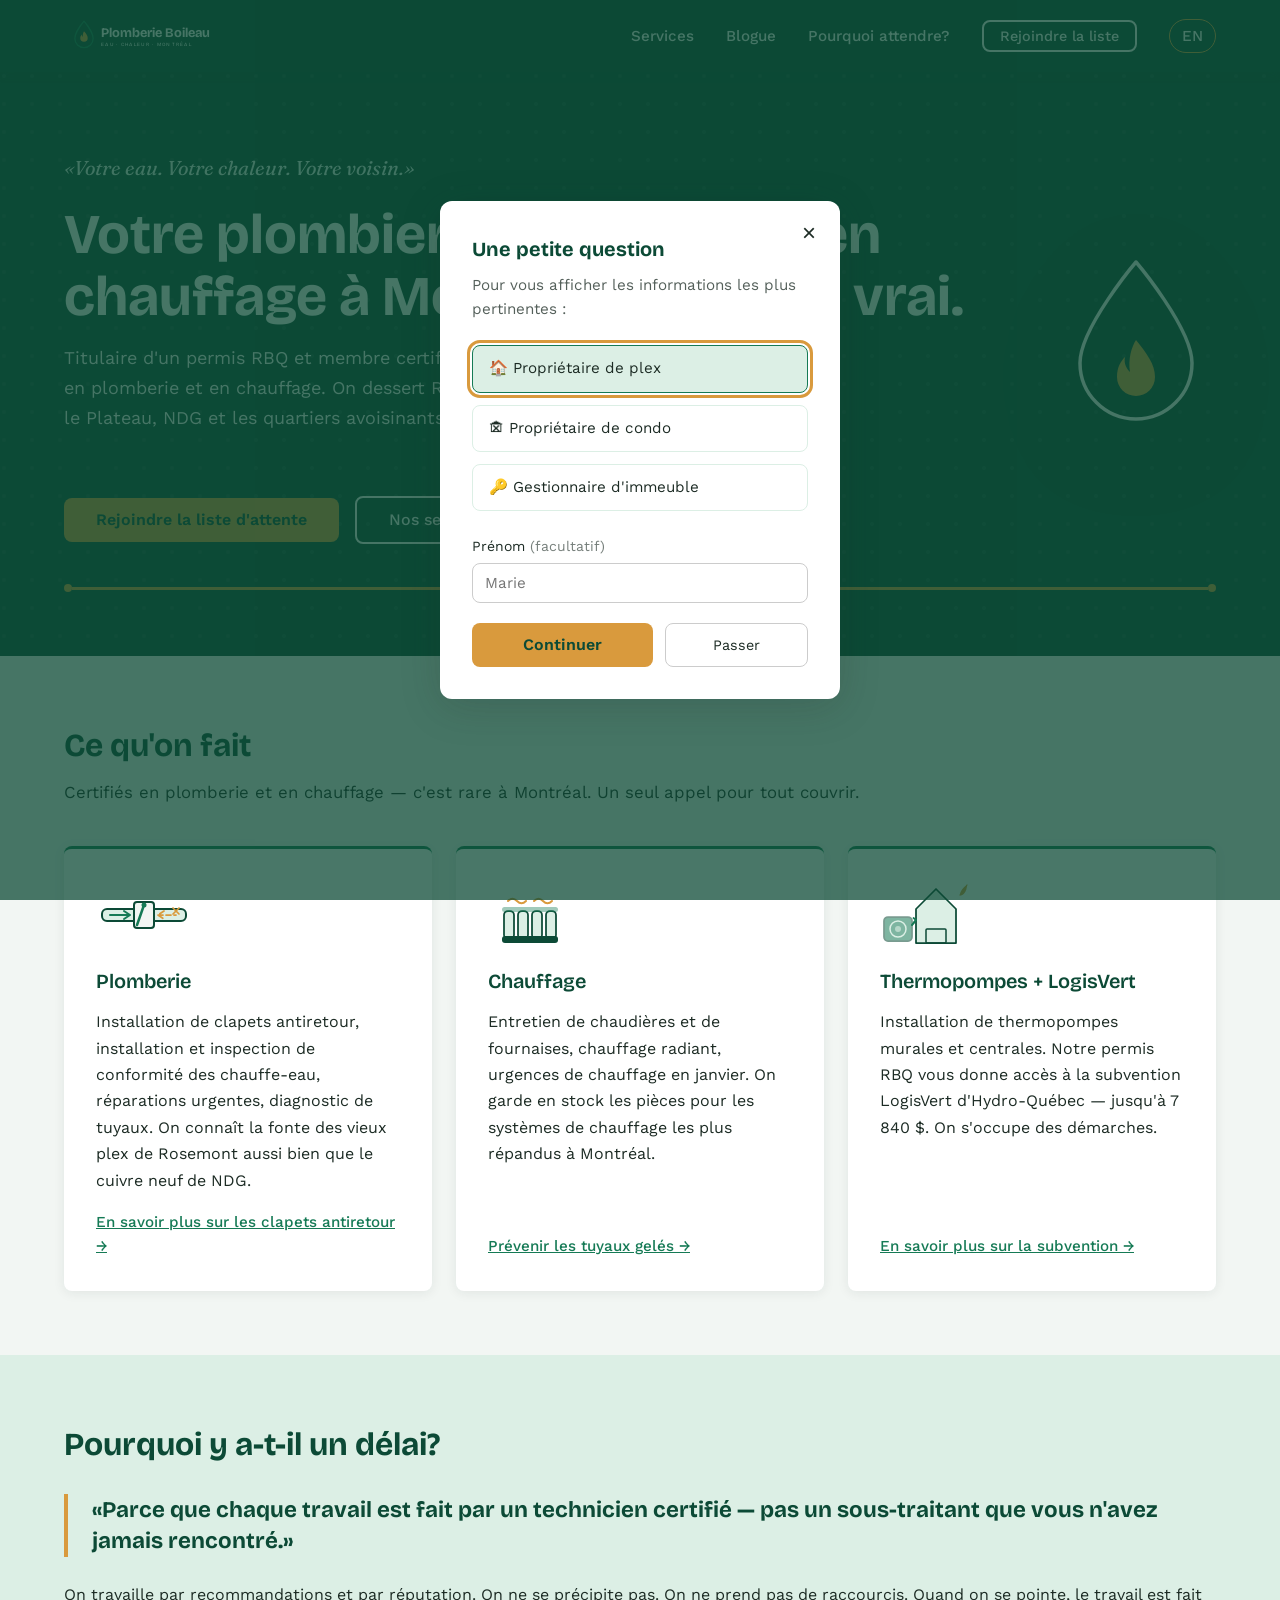
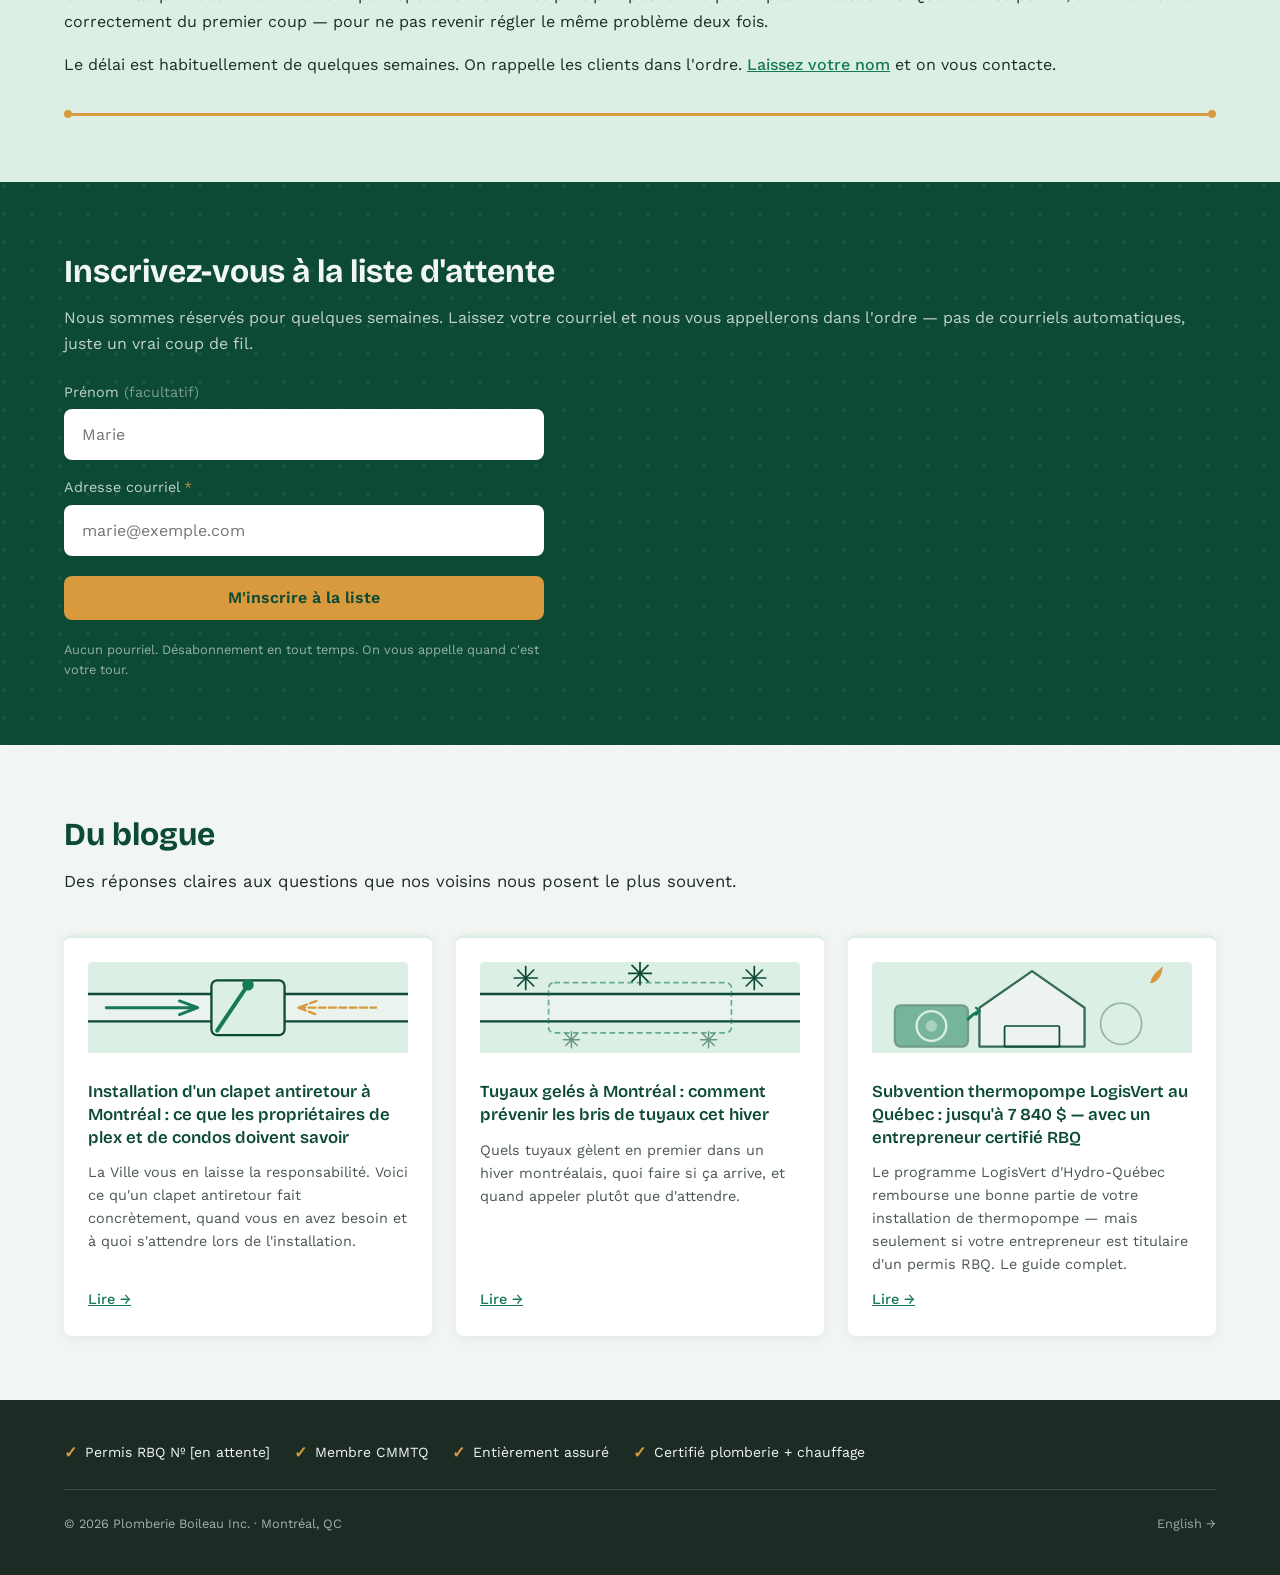
==== index.html @ dfce94a4 "thhdfg" ====
<!DOCTYPE html>
<html lang="fr">
<head>
  <meta charset="UTF-8">
  <meta name="viewport" content="width=device-width, initial-scale=1.0">
  <title>Plomberie Boileau | Plombier et spécialiste CVC à Montréal</title>
  <meta name="description" content="Plombier et spécialiste en chauffage à Montréal. Permis RBQ, membre CMMTQ. Clapets antiretour, chauffe-eau, thermopompes LogisVert — jusqu'à 7 840 $.">
  <link rel="canonical" href="https://plomberieboileau.ca/">

  <!-- Open Graph -->
  <meta property="og:title" content="Plomberie Boileau | Plombier et spécialiste CVC à Montréal">
  <meta property="og:description" content="Plombier et spécialiste en chauffage certifié à Montréal. Clapets antiretour, chauffe-eau, thermopompes avec subventions LogisVert jusqu'à 7 840 $.">
  <meta property="og:locale" content="fr_CA">
  <meta property="og:type" content="website">
  <meta property="og:url" content="https://plomberieboileau.ca/">

  <!-- hreflang -->
  <link rel="alternate" hreflang="fr" href="https://plomberieboileau.ca/">
  <link rel="alternate" hreflang="en" href="https://plomberieboileau.ca/en/">

  <!-- Fonts -->
  <link rel="preconnect" href="https://fonts.googleapis.com">
  <link rel="preconnect" href="https://fonts.gstatic.com" crossorigin>

  <link rel="stylesheet" href="css/main.css">

  <!-- JSON-LD LocalBusiness -->
  <script type="application/ld+json">
  {
    "@context": "https://schema.org",
    "@type": "Plumber",
    "name": "Plomberie Boileau Inc.",
    "description": "Plombier et spécialiste en chauffage et climatisation à Montréal, titulaire d'un permis RBQ et membre de la CMMTQ. Nous desservons les propriétaires de plex, de condos et les gestionnaires d'immeuble à Montréal.",
    "url": "https://plomberieboileau.ca",
    "telephone": "[placeholder]",
    "email": "[placeholder]",
    "address": {
      "@type": "PostalAddress",
      "addressLocality": "Montréal",
      "addressRegion": "QC",
      "addressCountry": "CA"
    },
    "areaServed": {"@type": "City", "name": "Montréal"},
    "hasCredential": ["Permis RBQ [en attente]", "Membre CMMTQ"],
    "knowsAbout": ["Plumbing", "HVAC", "Heat Pumps", "Backwater Valves", "Water Heaters", "LogisVert Rebates"]
  }
  </script>
</head>
<body>

<!-- ============================================================
     NAVIGATION
     ============================================================ -->
<nav class="site-nav" role="navigation" aria-label="Navigation principale">
  <div class="nav-inner container">

    <a href="/" class="nav-logo" aria-label="Plomberie Boileau — accueil">
      <svg xmlns="http://www.w3.org/2000/svg" viewBox="0 0 640 140" height="40" role="img" aria-labelledby="nav-logo-title">
        <title id="nav-logo-title">Plomberie Boileau — logo horizontal</title>
        <style>
          @import url('https://fonts.googleapis.com/css2?family=Bricolage+Grotesque:wght@500;600;700&amp;display=swap');
          .wm { font-family:'Bricolage Grotesque','Avenir Next','Helvetica Neue',Arial,sans-serif; }
        </style>
        <g>
          <path d="M70 18 C70 18 38 55 38 79 a32 32 0 0 0 64 0 C102 55 70 18 70 18 Z"
                fill="none" stroke="#157A55" stroke-width="4.5" stroke-linejoin="round"/>
          <path class="logo-flame" d="M70 53 c8 9 13 15 13 24 a13 13 0 0 1 -26 0 c0 -6 3 -9 6 -12 c-1 4 1 7 3 8 c-1.5 -7 1 -14 4 -20 Z"
                fill="#D99A3D"/>
        </g>
        <text x="128" y="72" class="wm" font-weight="700" font-size="46" fill="#F2F6F3">Plomberie Boileau</text>
        <text x="130" y="104" class="wm" font-weight="500" font-size="17" letter-spacing="4.5" fill="#DCEFE5">EAU · CHALEUR · MONTRÉAL</text>
      </svg>
    </a>

    <button class="hamburger" aria-label="Ouvrir le menu" aria-expanded="false">
      <span></span><span></span><span></span>
    </button>

    <ul class="nav-links" role="list">
      <li><a href="#services">Services</a></li>
      <li><a href="/blogue/">Blogue</a></li>
      <li><a href="#why-wait">Pourquoi attendre?</a></li>
      <li><a href="#waitlist" class="btn-outline" style="padding:0.4rem 1rem;font-size:0.9rem;">Rejoindre la liste</a></li>
      <li><a href="/en/" id="lang-en" class="lang-toggle" aria-label="Switch to English">EN</a></li>
    </ul>

  </div>
</nav>

<!-- ============================================================
     HERO
     ============================================================ -->
<section id="hero" aria-labelledby="hero-headline">
  <div class="container">
    <div class="hero-layout">
      <div class="hero-content">
        <p class="hero-tagline">«Votre eau. Votre chaleur. Votre voisin.»</p>
        <h1 class="hero-headline" id="hero-headline">Votre plombier et spécialiste en chauffage à Montréal. Pour de vrai.</h1>
        <p class="hero-sub">Titulaire d'un permis RBQ et membre certifié de la CMMTQ en plomberie et en chauffage. On dessert Rosemont, Villeray, le Plateau, NDG et les quartiers avoisinants.</p>
        <div id="personalized-greeting" aria-live="polite" style="opacity:0;"></div>
        <div class="hero-cta-group">
          <a href="#waitlist" class="btn-primary">Rejoindre la liste d'attente</a>
          <a href="#services" class="btn-outline">Nos services</a>
        </div>
      </div>

      <div class="hero-visual" aria-hidden="true">
        <svg class="hero-drop-flame" viewBox="0 0 160 200" xmlns="http://www.w3.org/2000/svg">
          <defs>
            <clipPath id="hero-drop-clip-fr">
              <path d="M80 14 C80 14 24 80 24 115 a56 56 0 0 0 112 0 C136 80 80 14 80 14 Z"/>
            </clipPath>
          </defs>
          <path class="hdm-flame"
                d="M80 92 c11 14 19 24 19 37 a19 19 0 0 1-38 0 c0-10 4-16 8-20 c-1.5 7 2 12 5 15 c-2-13 1.5-25 6-32 Z"
                fill="#D99A3D" clip-path="url(#hero-drop-clip-fr)"/>
          <path class="hdm-outline"
                d="M80 14 C80 14 24 80 24 115 a56 56 0 0 0 112 0 C136 80 80 14 80 14 Z"
                fill="none" stroke="#F2F6F3" stroke-width="3.5"
                stroke-linecap="round" stroke-linejoin="round"/>
        </svg>
      </div>
    </div>

    <div class="pipe-rule reveal" style="margin-top:2.5rem;" aria-hidden="true">
      <div class="pipe-rule-bar"></div>
    </div>
  </div>
</section>

<!-- ============================================================
     SERVICES
     ============================================================ -->
<section id="services" aria-labelledby="services-title">
  <div class="container">
    <h2 class="section-title reveal" id="services-title">Ce qu'on fait</h2>
    <p class="section-lead reveal">Certifiés en plomberie et en chauffage — c'est rare à Montréal. Un seul appel pour tout couvrir.</p>

    <div class="services-grid">

      <article class="service-card reveal" data-service="plumbing">
        <div class="svc-illo" aria-hidden="true">
  <svg viewBox="0 0 96 68" fill="none" xmlns="http://www.w3.org/2000/svg">
    <rect x="6" y="28" width="84" height="12" rx="5" fill="#DCEFE5" stroke="#0C4A36" stroke-width="2"/>
    <rect x="38" y="21" width="20" height="26" rx="3" fill="#F2F6F3" stroke="#0C4A36" stroke-width="2"/>
    <line x1="48" y1="24" x2="41" y2="44" stroke="#157A55" stroke-width="2.5" stroke-linecap="round"/>
    <circle cx="48" cy="24" r="2.5" fill="#157A55"/>
    <path d="M14 34 L34 34 M28 30 L34 34 L28 38" stroke="#157A55" stroke-width="2" stroke-linecap="round" stroke-linejoin="round" fill="none"/>
    <path d="M62 34 L80 34 M68 30 L62 34 L68 38" stroke="#D99A3D" stroke-width="1.75" stroke-dasharray="5 3" stroke-linecap="round" stroke-linejoin="round" fill="none"/>
    <line x1="77" y1="27" x2="83" y2="33" stroke="#D99A3D" stroke-width="1.75" stroke-linecap="round"/>
    <line x1="83" y1="27" x2="77" y2="33" stroke="#D99A3D" stroke-width="1.75" stroke-linecap="round"/>
  </svg>
</div>
        <h3>Plomberie</h3>
        <p>Installation de clapets antiretour, installation et inspection de conformité des chauffe-eau, réparations urgentes, diagnostic de tuyaux. On connaît la fonte des vieux plex de Rosemont aussi bien que le cuivre neuf de NDG.</p>
        <a href="/blogue/clapet-antiretour-refoulement-egout-montreal.html" class="card-link">En savoir plus sur les clapets antiretour &#8594;</a>
      </article>

      <article class="service-card reveal" data-service="heating">
        <div class="svc-illo" aria-hidden="true">
  <svg viewBox="0 0 96 68" fill="none" xmlns="http://www.w3.org/2000/svg">
    <rect x="16" y="30" width="10" height="28" rx="4" fill="#DCEFE5" stroke="#0C4A36" stroke-width="1.75"/>
    <rect x="30" y="30" width="10" height="28" rx="4" fill="#DCEFE5" stroke="#0C4A36" stroke-width="1.75"/>
    <rect x="44" y="30" width="10" height="28" rx="4" fill="#DCEFE5" stroke="#0C4A36" stroke-width="1.75"/>
    <rect x="58" y="30" width="10" height="28" rx="4" fill="#DCEFE5" stroke="#0C4A36" stroke-width="1.75"/>
    <rect x="14" y="55" width="56" height="7" rx="3" fill="#0C4A36"/>
    <rect x="14" y="26" width="56" height="5" rx="2.5" fill="#157A55" opacity="0.4"/>
    <path d="M20 20 C23 17 26 17 29 20 C32 23 35 23 38 20" stroke="#D99A3D" stroke-width="2" stroke-linecap="round" fill="none"/>
    <path d="M46 20 C49 17 52 17 55 20 C58 23 61 23 64 20" stroke="#D99A3D" stroke-width="2" stroke-linecap="round" fill="none"/>
  </svg>
</div>
        <h3>Chauffage</h3>
        <p>Entretien de chaudières et de fournaises, chauffage radiant, urgences de chauffage en janvier. On garde en stock les pièces pour les systèmes de chauffage les plus répandus à Montréal.</p>
        <a href="/blogue/tuyaux-geles-hiver-montreal.html" class="card-link">Prévenir les tuyaux gelés &#8594;</a>
      </article>

      <article class="service-card reveal" data-service="heatpump">
        <div class="svc-illo" aria-hidden="true">
  <svg viewBox="0 0 96 68" fill="none" xmlns="http://www.w3.org/2000/svg">
    <polygon points="56,8 76,28 76,62 36,62 36,28" fill="#DCEFE5" stroke="#0C4A36" stroke-width="1.75" stroke-linejoin="round"/>
    <rect x="46" y="48" width="20" height="14" rx="1" fill="none" stroke="#0C4A36" stroke-width="1.5"/>
    <rect x="4" y="36" width="28" height="24" rx="4" fill="#157A55" opacity="0.55" stroke="#0C4A36" stroke-width="1.75"/>
    <circle cx="18" cy="48" r="8" stroke="#DCEFE5" stroke-width="1.5" fill="none"/>
    <circle cx="18" cy="48" r="3" fill="#DCEFE5" opacity="0.6"/>
    <path d="M32 44 C34 42 35 40 36 39" stroke="#157A55" stroke-width="2" stroke-linecap="round" fill="none"/>
    <path d="M33.5 37 L36 39 L34 41.5" stroke="#157A55" stroke-width="1.75" stroke-linecap="round" stroke-linejoin="round" fill="none"/>
    <path d="M80 14 C80 8 87 4 87 4 C87 12 81 16 80 14 Z" fill="#D99A3D"/>
    <line x1="80" y1="14" x2="87" y2="4" stroke="#D99A3D" stroke-width="1.25" stroke-linecap="round"/>
  </svg>
</div>
        <h3>Thermopompes + LogisVert</h3>
        <p>Installation de thermopompes murales et centrales. Notre permis RBQ vous donne accès à la subvention LogisVert d'Hydro-Québec — jusqu'à 7 840 $. On s'occupe des démarches.</p>
        <a href="/blogue/rabais-thermopompe-logisvert-quebec.html" class="card-link">En savoir plus sur la subvention &#8594;</a>
      </article>

    </div>
  </div>
</section>

<!-- ============================================================
     WHY WAIT
     ============================================================ -->
<section id="why-wait" aria-labelledby="wait-title">
  <div class="container">
    <h2 class="section-title reveal" id="wait-title">Pourquoi y a-t-il un délai?</h2>

    <blockquote class="reveal">
      <p>«Parce que chaque travail est fait par un technicien certifié — pas un sous-traitant que vous n'avez jamais rencontré.»</p>
    </blockquote>

    <p class="reveal">On travaille par recommandations et par réputation. On ne se précipite pas. On ne prend pas de raccourcis. Quand on se pointe, le travail est fait correctement du premier coup — pour ne pas revenir régler le même problème deux fois.</p>
    <p class="reveal" style="margin-top:1rem;">Le délai est habituellement de quelques semaines. On rappelle les clients dans l'ordre. <a href="#waitlist" style="color:var(--spruce);font-weight:500;">Laissez votre nom</a> et on vous contacte.</p>
    <div class="pipe-rule reveal" style="margin-top:2rem;" aria-hidden="true">
      <div class="pipe-rule-bar"></div>
    </div>
  </div>
</section>

<!-- ============================================================
     WAITLIST
     ============================================================ -->
<section id="waitlist" aria-labelledby="waitlist-title">
  <div class="container">
    <h2 class="reveal" id="waitlist-title" style="font-family:var(--font-display);font-weight:700;font-size:clamp(1.5rem,3vw,2rem);margin-bottom:0.5rem;color:var(--ice);">Inscrivez-vous à la liste d'attente</h2>
    <p class="reveal" style="opacity:0.8;margin-bottom:1.5rem;">Nous sommes réservés pour quelques semaines. Laissez votre courriel et nous vous appellerons dans l'ordre — pas de courriels automatiques, juste un vrai coup de fil.</p>

    <form id="waitlist-form" class="waitlist-form reveal" novalidate>
      <div>
        <label for="wl-name" style="display:block;margin-bottom:0.35rem;font-size:0.9rem;opacity:0.8;">Prénom <span style="opacity:0.6;">(facultatif)</span></label>
        <input type="text" id="wl-name" name="name" placeholder="Marie" autocomplete="given-name">
      </div>
      <div>
        <label for="wl-email" style="display:block;margin-bottom:0.35rem;font-size:0.9rem;opacity:0.8;">Adresse courriel <span aria-hidden="true" style="color:var(--brass);">*</span></label>
        <input type="email" id="wl-email" name="email" placeholder="marie@exemple.com" required autocomplete="email">
      </div>
      <button type="submit" class="btn-primary" style="width:100%;margin-top:0.25rem;">M'inscrire à la liste</button>
      <p style="font-size:0.8rem;opacity:0.6;margin-top:0.25rem;">Aucun pourriel. Désabonnement en tout temps. On vous appelle quand c'est votre tour.</p>
    </form>
  </div>
</section>

<!-- ============================================================
     BLOG
     ============================================================ -->
<section id="blog" aria-labelledby="blog-title">
  <div class="container">
    <h2 class="section-title reveal" id="blog-title">Du blogue</h2>
    <p class="section-lead reveal">Des réponses claires aux questions que nos voisins nous posent le plus souvent.</p>

    <div class="blog-grid">

      <article class="blog-card reveal">
        <div class="blog-card-illo" aria-hidden="true">
  <svg viewBox="0 0 280 80" fill="none" xmlns="http://www.w3.org/2000/svg">
    <rect x="0" y="28" width="280" height="24" fill="#F2F6F3" opacity="0.7"/>
    <line x1="0" y1="28" x2="280" y2="28" stroke="#0C4A36" stroke-width="2"/>
    <line x1="0" y1="52" x2="280" y2="52" stroke="#0C4A36" stroke-width="2"/>
    <rect x="108" y="16" width="64" height="48" rx="5" fill="#DCEFE5" stroke="#0C4A36" stroke-width="2"/>
    <line x1="140" y1="20" x2="113" y2="60" stroke="#157A55" stroke-width="3.5" stroke-linecap="round"/>
    <circle cx="140" cy="20" r="5" fill="#157A55"/>
    <path d="M16 40 L96 40 M80 34 L96 40 L80 46" stroke="#157A55" stroke-width="2.5" stroke-linecap="round" stroke-linejoin="round" fill="none"/>
    <path d="M184 40 L252 40 M200 34 L184 40 L200 46" stroke="#D99A3D" stroke-width="2" stroke-dasharray="6 3" stroke-linecap="round" stroke-linejoin="round" fill="none"/>
  </svg>
</div>
        <h3><a href="/blogue/clapet-antiretour-refoulement-egout-montreal.html">Installation d'un clapet antiretour à Montréal : ce que les propriétaires de plex et de condos doivent savoir</a></h3>
        <p>La Ville vous en laisse la responsabilité. Voici ce qu'un clapet antiretour fait concrètement, quand vous en avez besoin et à quoi s'attendre lors de l'installation.</p>
        <a href="/blogue/clapet-antiretour-refoulement-egout-montreal.html" style="color:var(--spruce);font-weight:500;font-size:0.9rem;">Lire &#8594;</a>
      </article>

      <article class="blog-card reveal">
        <div class="blog-card-illo" aria-hidden="true">
  <svg viewBox="0 0 280 80" fill="none" xmlns="http://www.w3.org/2000/svg">
    <rect x="0" y="28" width="280" height="24" fill="#F2F6F3" opacity="0.7"/>
    <line x1="0" y1="28" x2="280" y2="28" stroke="#0C4A36" stroke-width="2"/>
    <line x1="0" y1="52" x2="280" y2="52" stroke="#0C4A36" stroke-width="2"/>
    <rect x="60" y="18" width="160" height="44" rx="5" fill="none" stroke="#157A55" stroke-width="1.5" stroke-dasharray="5 3" opacity="0.6"/>
    <g transform="translate(40,14)">
      <line x1="-10" y1="0" x2="10" y2="0" stroke="#0C4A36" stroke-width="1.5" stroke-linecap="round"/>
      <line x1="0" y1="-10" x2="0" y2="10" stroke="#0C4A36" stroke-width="1.5" stroke-linecap="round"/>
      <line x1="-7" y1="-7" x2="7" y2="7" stroke="#0C4A36" stroke-width="1.5" stroke-linecap="round"/>
      <line x1="7" y1="-7" x2="-7" y2="7" stroke="#0C4A36" stroke-width="1.5" stroke-linecap="round"/>
    </g>
    <g transform="translate(140,10)">
      <line x1="-10" y1="0" x2="10" y2="0" stroke="#0C4A36" stroke-width="1.5" stroke-linecap="round"/>
      <line x1="0" y1="-10" x2="0" y2="10" stroke="#0C4A36" stroke-width="1.5" stroke-linecap="round"/>
      <line x1="-7" y1="-7" x2="7" y2="7" stroke="#0C4A36" stroke-width="1.5" stroke-linecap="round"/>
      <line x1="7" y1="-7" x2="-7" y2="7" stroke="#0C4A36" stroke-width="1.5" stroke-linecap="round"/>
    </g>
    <g transform="translate(240,14)">
      <line x1="-10" y1="0" x2="10" y2="0" stroke="#0C4A36" stroke-width="1.5" stroke-linecap="round"/>
      <line x1="0" y1="-10" x2="0" y2="10" stroke="#0C4A36" stroke-width="1.5" stroke-linecap="round"/>
      <line x1="-7" y1="-7" x2="7" y2="7" stroke="#0C4A36" stroke-width="1.5" stroke-linecap="round"/>
      <line x1="7" y1="-7" x2="-7" y2="7" stroke="#0C4A36" stroke-width="1.5" stroke-linecap="round"/>
    </g>
    <g transform="translate(80,68)" opacity="0.55">
      <line x1="-7" y1="0" x2="7" y2="0" stroke="#0C4A36" stroke-width="1.25" stroke-linecap="round"/>
      <line x1="0" y1="-7" x2="0" y2="7" stroke="#0C4A36" stroke-width="1.25" stroke-linecap="round"/>
      <line x1="-5" y1="-5" x2="5" y2="5" stroke="#0C4A36" stroke-width="1.25" stroke-linecap="round"/>
      <line x1="5" y1="-5" x2="-5" y2="5" stroke="#0C4A36" stroke-width="1.25" stroke-linecap="round"/>
    </g>
    <g transform="translate(200,68)" opacity="0.55">
      <line x1="-7" y1="0" x2="7" y2="0" stroke="#0C4A36" stroke-width="1.25" stroke-linecap="round"/>
      <line x1="0" y1="-7" x2="0" y2="7" stroke="#0C4A36" stroke-width="1.25" stroke-linecap="round"/>
      <line x1="-5" y1="-5" x2="5" y2="5" stroke="#0C4A36" stroke-width="1.25" stroke-linecap="round"/>
      <line x1="5" y1="-5" x2="-5" y2="5" stroke="#0C4A36" stroke-width="1.25" stroke-linecap="round"/>
    </g>
  </svg>
</div>
        <h3><a href="/blogue/tuyaux-geles-hiver-montreal.html">Tuyaux gelés à Montréal : comment prévenir les bris de tuyaux cet hiver</a></h3>
        <p>Quels tuyaux gèlent en premier dans un hiver montréalais, quoi faire si ça arrive, et quand appeler plutôt que d'attendre.</p>
        <a href="/blogue/tuyaux-geles-hiver-montreal.html" style="color:var(--spruce);font-weight:500;font-size:0.9rem;">Lire &#8594;</a>
      </article>

      <article class="blog-card reveal">
        <div class="blog-card-illo" aria-hidden="true">
  <svg viewBox="0 0 280 80" fill="none" xmlns="http://www.w3.org/2000/svg">
    <polygon points="140,8 186,40 186,74 94,74 94,40" fill="#F2F6F3" opacity="0.8" stroke="#0C4A36" stroke-width="2" stroke-linejoin="round"/>
    <rect x="116" y="56" width="48" height="18" rx="1" fill="none" stroke="#0C4A36" stroke-width="1.5"/>
    <rect x="20" y="38" width="64" height="36" rx="5" fill="#157A55" opacity="0.5" stroke="#0C4A36" stroke-width="2"/>
    <circle cx="52" cy="56" r="13" stroke="#DCEFE5" stroke-width="2" fill="none"/>
    <circle cx="52" cy="56" r="5" fill="#DCEFE5" opacity="0.5"/>
    <path d="M84 50 C88 46 91 44 94 43" stroke="#157A55" stroke-width="2.5" stroke-linecap="round" fill="none"/>
    <path d="M91 40 L94 43 L91 46" stroke="#157A55" stroke-width="2" stroke-linecap="round" stroke-linejoin="round" fill="none"/>
    <path d="M244 18 C244 10 254 5 254 5 C254 15 245 20 244 18 Z" fill="#D99A3D"/>
    <line x1="244" y1="18" x2="254" y2="5" stroke="#D99A3D" stroke-width="1.25" stroke-linecap="round"/>
    <circle cx="218" cy="54" r="18" fill="none" stroke="#0C4A36" stroke-width="1.5" opacity="0.35"/>
  </svg>
</div>
        <h3><a href="/blogue/rabais-thermopompe-logisvert-quebec.html">Subvention thermopompe LogisVert au Québec : jusqu'à 7 840 $ — avec un entrepreneur certifié RBQ</a></h3>
        <p>Le programme LogisVert d'Hydro-Québec rembourse une bonne partie de votre installation de thermopompe — mais seulement si votre entrepreneur est titulaire d'un permis RBQ. Le guide complet.</p>
        <a href="/blogue/rabais-thermopompe-logisvert-quebec.html" style="color:var(--spruce);font-weight:500;font-size:0.9rem;">Lire &#8594;</a>
      </article>

    </div>
  </div>
</section>

<!-- ============================================================
     FOOTER
     ============================================================ -->
<footer role="contentinfo">
  <div class="container">

    <div class="trust-bar" role="list" aria-label="Signaux de confiance">
      <span class="trust-item" role="listitem">Permis RBQ &#8470;&nbsp;[en attente]</span>
      <span class="trust-item" role="listitem">Membre CMMTQ</span>
      <span class="trust-item" role="listitem">Entièrement assuré</span>
      <span class="trust-item" role="listitem">Certifié plomberie + chauffage</span>
    </div>

    <div class="footer-bottom">
      <span>&#169; 2026 Plomberie Boileau Inc. &middot; Montr&eacute;al, QC</span>
      <a href="/en/" id="lang-en-footer" aria-label="English version">English &#8594;</a>
    </div>

  </div>
</footer>

<!-- ============================================================
     MODAL DE PERSONNALISATION
     ============================================================ -->
<div id="visit-modal"
     role="dialog"
     aria-modal="true"
     aria-labelledby="modal-title"
     aria-hidden="true"
     style="display:none;">

  <div class="modal-card">

    <button class="modal-close" aria-label="Fermer">&times;</button>

    <h2 id="modal-title">Une petite question</h2>
    <p style="font-size:0.95rem;color:var(--ink);opacity:0.75;margin-bottom:0.25rem;">Pour vous afficher les informations les plus pertinentes :</p>

    <div class="modal-choices" role="group" aria-label="Type de visiteur">
      <button class="choice-btn" data-type="plex">&#127968; Propriétaire de plex</button>
      <button class="choice-btn" data-type="condo">&#127962; Propriétaire de condo</button>
      <button class="choice-btn" data-type="commercial">&#128273; Gestionnaire d'immeuble</button>
    </div>

    <div id="name-field-wrap">
      <label for="visitor-name" style="display:block;font-size:0.875rem;margin-bottom:0.35rem;color:var(--ink);">Prénom <span style="opacity:0.6;">(facultatif)</span></label>
      <input type="text" id="visitor-name" placeholder="Marie"
             style="width:100%;padding:0.625rem 0.75rem;border:1px solid #ccc;border-radius:8px;font-size:0.95rem;box-sizing:border-box;font-family:var(--font-body);">
    </div>

    <div style="display:flex;gap:0.75rem;margin-top:1.25rem;">
      <button id="modal-confirm" class="btn-primary" style="flex:1;">Continuer</button>
      <button id="modal-skip" style="flex:1;background:none;border:1px solid #ccc;border-radius:8px;padding:0.75rem;cursor:pointer;font-size:0.9rem;color:var(--ink);font-family:var(--font-body);">Passer</button>
    </div>

  </div>
</div>

<script>
window.BOILEAU_LANG = 'fr';
window.BOILEAU_GREETINGS_FR = {
  plex: 'Bienvenue{name} — voici ce que demandent souvent les propriétaires de plex.',
  condo: 'Bienvenue{name} — voici ce que demandent souvent les propriétaires de condo.',
  commercial: "Bienvenue{name} — voici ce que demandent souvent les gestionnaires d'immeuble.",
};
</script>
<script src="js/main.js"></script>
</body>
</html>
---- css/main.css ----
@import url('https://fonts.googleapis.com/css2?family=Bricolage+Grotesque:wght@600;700&family=Work+Sans:wght@400;500&family=Fraunces:ital@1&display=swap');

/* ============================================================
   CUSTOM PROPERTIES
   ============================================================ */
:root {
  --spruce:      #157A55;
  --deep-spruce: #0C4A36;
  --brass:       #D99A3D;
  --ice:         #F2F6F3;
  --mint:        #DCEFE5;
  --ink:         #1C2B24;
  --font-display: 'Bricolage Grotesque', sans-serif;
  --font-body:    'Work Sans', sans-serif;
  --font-tagline: 'Fraunces', serif;
  --max-w:   1200px;
  --radius:  8px;
  --shadow:  0 2px 12px rgba(28, 43, 36, 0.08);
}

/* ============================================================
   GLOBAL RESET
   ============================================================ */
*,
*::before,
*::after {
  box-sizing: border-box;
  margin: 0;
  padding: 0;
}

html {
  scroll-behavior: smooth;
}

body {
  font-family: var(--font-body);
  color: var(--ink);
  background: var(--ice);
  line-height: 1.6;
  -webkit-font-smoothing: antialiased;
}

img,
svg {
  display: block;
  max-width: 100%;
}

a {
  color: inherit;
}

/* ============================================================
   CONTAINER
   ============================================================ */
.container {
  max-width: var(--max-w);
  margin: 0 auto;
  padding: 0 1.5rem;
}

/* ============================================================
   NAVIGATION
   ============================================================ */
.site-nav {
  position: sticky;
  top: 0;
  background: var(--deep-spruce);
  z-index: 100;
  padding: 1rem 0;
  box-shadow: 0 2px 8px rgba(12, 74, 54, 0.25);
}

.nav-inner {
  display: flex;
  align-items: center;
  justify-content: space-between;
  gap: 1rem;
}

.nav-logo {
  display: flex;
  align-items: center;
  flex-shrink: 0;
  text-decoration: none;
}

.nav-logo svg {
  height: 40px;
  width: auto;
}

.nav-links {
  display: flex;
  align-items: center;
  gap: 2rem;
  list-style: none;
}

.nav-links a {
  color: var(--ice);
  text-decoration: none;
  font-family: var(--font-body);
  font-weight: 500;
  font-size: 0.95rem;
  transition: color 0.2s;
}

.nav-links a:hover,
.nav-links a:focus-visible {
  color: var(--brass);
}

.lang-toggle {
  display: inline-block;
  border: 1px solid var(--brass);
  color: var(--brass);
  background: transparent;
  padding: 0.25rem 0.75rem;
  border-radius: 20px;
  font-size: 0.85rem;
  font-weight: 500;
  text-decoration: none;
  transition: background 0.2s, color 0.2s;
  cursor: pointer;
}

.lang-toggle:hover,
.lang-toggle:focus-visible {
  background: var(--brass);
  color: var(--deep-spruce);
}

/* ============================================================
   BLOG ARTICLE PAGES — site-header alias + blog post styles
   ============================================================ */

/* .site-header is used by blog articles in place of .site-nav */
.site-header {
  position: sticky;
  top: 0;
  background: var(--deep-spruce);
  z-index: 100;
  padding: 1rem 0;
  box-shadow: 0 2px 8px rgba(12, 74, 54, 0.25);
}

/* Article nav is a flex row inside .container */
.site-header nav {
  display: flex;
  align-items: center;
  justify-content: space-between;
  gap: 1rem;
}

/* Blog post article body */
.blog-post {
  padding: 3rem 0 5rem;
  background: var(--ice);
}

.blog-post h1 {
  font-family: var(--font-display);
  font-weight: 700;
  font-size: clamp(1.6rem, 4vw, 2.5rem);
  line-height: 1.15;
  color: var(--ink);
  margin: 1rem 0 1.5rem;
}

.post-meta {
  color: var(--spruce);
  font-size: 0.875rem;
}

/* Waitlist CTA block inside articles */
.waitlist-cta {
  background: var(--deep-spruce);
  color: var(--ice);
  padding: 2rem;
  border-radius: var(--radius);
  margin-top: 2rem;
}

.waitlist-cta h2 {
  font-family: var(--font-display);
  font-weight: 700;
  font-size: 1.4rem;
  margin-bottom: 0.75rem;
}

.waitlist-cta a {
  color: var(--mint);
  text-decoration: underline;
}

/* Hamburger */
.hamburger {
  display: none;
  flex-direction: column;
  justify-content: center;
  align-items: center;
  gap: 5px;
  background: none;
  border: none;
  cursor: pointer;
  padding: 0.5rem;
  width: 44px;
  height: 44px;
}

.hamburger span {
  display: block;
  width: 24px;
  height: 2px;
  background: var(--ice);
  border-radius: 2px;
  transition: transform 0.25s, opacity 0.25s;
}

/* Hamburger open state */
.nav-open .hamburger span:nth-child(1) {
  transform: translateY(7px) rotate(45deg);
}
.nav-open .hamburger span:nth-child(2) {
  opacity: 0;
}
.nav-open .hamburger span:nth-child(3) {
  transform: translateY(-7px) rotate(-45deg);
}

/* Mobile nav */
@media (max-width: 767px) {
  .hamburger {
    display: flex;
  }

  .nav-links {
    display: none;
    position: absolute;
    top: 100%;
    left: 0;
    right: 0;
    background: var(--deep-spruce);
    flex-direction: column;
    align-items: flex-start;
    gap: 0;
    padding: 1rem 1.5rem 1.5rem;
    border-top: 1px solid rgba(242, 246, 243, 0.1);
    box-shadow: 0 8px 16px rgba(12, 74, 54, 0.3);
  }

  .nav-links li {
    width: 100%;
    border-bottom: 1px solid rgba(242, 246, 243, 0.08);
  }

  .nav-links li:last-child {
    border-bottom: none;
  }

  .nav-links a {
    display: block;
    padding: 0.75rem 0;
    font-size: 1rem;
  }

  .nav-open .nav-links {
    display: flex;
  }

  .site-nav {
    position: sticky;
  }
}

/* ============================================================
   HERO SECTION
   ============================================================ */
#hero {
  background: var(--deep-spruce);
  color: var(--ice);
  padding: 5rem 0 4rem;
}

.hero-tagline {
  font-family: var(--font-tagline);
  font-style: italic;
  font-size: 1.25rem;
  color: var(--mint);
  margin-bottom: 1.25rem;
  animation: boileau-fadeIn 0.7s ease both;
}

.hero-headline {
  font-family: var(--font-display);
  font-weight: 700;
  font-size: clamp(2rem, 5vw, 3.5rem);
  line-height: 1.1;
  margin-bottom: 1rem;
  color: var(--ice);
  animation: boileau-fadeSlideUp 0.75s ease 0.18s both;
}

.hero-sub {
  font-family: var(--font-body);
  font-weight: 400;
  font-size: 1.125rem;
  max-width: 540px;
  opacity: 0.88;
  margin-bottom: 1.5rem;
  line-height: 1.65;
  animation: boileau-fadeSlideUp 0.65s ease 0.35s both;
}

#personalized-greeting {
  min-height: 1.5rem;
  transition: opacity 0.3s ease;
  margin-bottom: 1rem;
  color: var(--mint);
  font-weight: 500;
}

.hero-cta-group {
  display: flex;
  flex-wrap: wrap;
  gap: 1rem;
  align-items: center;
  animation: boileau-fadeSlideUp 0.6s ease 0.52s both;
}

/* Inline flame path in nav SVG */
.logo-flame {
  transform-box: fill-box;
  transform-origin: center bottom;
  animation: boileau-flamePulse 3.8s ease-in-out 1.2s infinite;
}

/* ============================================================
   BUTTONS
   ============================================================ */
.btn-primary {
  display: inline-block;
  background: var(--brass);
  color: var(--deep-spruce);
  font-family: var(--font-body);
  font-weight: 600;
  font-size: 1rem;
  padding: 0.875rem 2rem;
  border-radius: var(--radius);
  border: none;
  cursor: pointer;
  text-decoration: none;
  transition: background 0.2s, transform 0.15s;
  line-height: 1;
}

.btn-primary:hover,
.btn-primary:focus-visible {
  background: color-mix(in srgb, var(--brass) 80%, #000);
  transform: translateY(-1px);
}

.btn-outline {
  display: inline-block;
  border: 2px solid var(--ice);
  color: var(--ice);
  background: transparent;
  font-family: var(--font-body);
  font-weight: 500;
  font-size: 1rem;
  padding: 0.875rem 2rem;
  border-radius: var(--radius);
  text-decoration: none;
  transition: background 0.2s;
  cursor: pointer;
  line-height: 1;
}

.btn-outline:hover,
.btn-outline:focus-visible {
  background: rgba(242, 246, 243, 0.1);
}

/* ============================================================
   KEYFRAMES
   ============================================================ */
@keyframes boileau-fadeSlideUp {
  from { opacity: 0; transform: translateY(18px); }
  to   { opacity: 1; transform: none; }
}

@keyframes boileau-fadeIn {
  from { opacity: 0; }
  to   { opacity: 1; }
}

/* Gentle flame flicker — slow, calm, not alarming */
@keyframes boileau-flamePulse {
  0%, 100% { transform: scaleY(1)    translateY(0);     opacity: 1;    }
  45%       { transform: scaleY(0.9) translateY(1.5px); opacity: 0.68; }
}

/* ============================================================
   SCROLL REVEAL
   ============================================================ */
.reveal {
  opacity: 0;
  transform: translateY(24px);
  transition: opacity 0.55s ease, transform 0.55s ease;
}

.reveal.visible {
  opacity: 1;
  transform: none;
}

/* ============================================================
   SECTION SHARED
   ============================================================ */
.section-title {
  font-family: var(--font-display);
  font-weight: 700;
  font-size: clamp(1.5rem, 3vw, 2rem);
  color: var(--deep-spruce);
  margin-bottom: 0.5rem;
}

.section-lead {
  font-family: var(--font-body);
  font-weight: 400;
  color: var(--ink);
  opacity: 0.75;
  margin-bottom: 2.5rem;
  font-size: 1.05rem;
}

/* ============================================================
   SERVICES SECTION
   ============================================================ */
#services {
  background: var(--ice);
  padding: 4rem 0;
}

.services-grid {
  display: grid;
  grid-template-columns: 1fr;
  gap: 1.5rem;
}

@media (min-width: 768px) {
  .services-grid {
    grid-template-columns: repeat(3, 1fr);
  }
}

.service-card {
  background: #ffffff;
  border-radius: var(--radius);
  padding: 2rem;
  box-shadow: var(--shadow);
  border-top: 3px solid var(--spruce);
  display: flex;
  flex-direction: column;
  gap: 0;
  transition: transform 0.28s ease, box-shadow 0.28s ease, border-top-color 0.28s ease;
}

.service-card:hover {
  transform: translateY(-5px);
  box-shadow: 0 12px 32px rgba(28, 43, 36, 0.13);
  border-top-color: var(--deep-spruce);
}

.service-card:focus-within {
  outline: 2px solid var(--brass);
  outline-offset: 3px;
}

.service-card h3 {
  font-family: var(--font-display);
  font-weight: 600;
  font-size: 1.25rem;
  color: var(--deep-spruce);
  margin-bottom: 0.75rem;
}

.service-card p {
  font-family: var(--font-body);
  font-weight: 400;
  line-height: 1.65;
  margin-bottom: 1rem;
  flex: 1;
}

.service-card .card-link {
  color: var(--spruce);
  font-weight: 500;
  text-decoration: underline;
  font-size: 0.95rem;
  transition: color 0.2s;
}

.service-card .card-link:hover,
.service-card .card-link:focus-visible {
  color: var(--deep-spruce);
}

/* ============================================================
   WHY WAIT SECTION
   ============================================================ */
#why-wait {
  background: var(--mint);
  padding: 4rem 0;
}

#why-wait .section-title {
  color: var(--deep-spruce);
}

#why-wait blockquote {
  border-left: 4px solid var(--brass);
  padding-left: 1.5rem;
  margin: 1.5rem 0;
}

#why-wait blockquote p {
  font-family: var(--font-display);
  font-size: clamp(1.1rem, 2.5vw, 1.4rem);
  font-weight: 700;
  color: var(--deep-spruce);
  line-height: 1.4;
}

#why-wait p {
  font-family: var(--font-body);
  font-size: 1rem;
  line-height: 1.7;
  color: var(--ink);
}

/* ============================================================
   WAITLIST SECTION
   ============================================================ */
#waitlist {
  background: var(--deep-spruce);
  color: var(--ice);
  padding: 4rem 0;
}

.waitlist-form {
  max-width: 480px;
  display: flex;
  flex-direction: column;
  gap: 1rem;
}

#waitlist label {
  color: var(--ice);
}

#waitlist input[type="email"],
#waitlist input[type="text"] {
  padding: 0.875rem 1rem;
  border-radius: var(--radius);
  border: 2px solid transparent;
  font-family: var(--font-body);
  font-size: 1rem;
  width: 100%;
  color: var(--ink);
  background: #ffffff;
  outline: none;
  transition: border-color 0.2s ease, box-shadow 0.2s ease;
}

#waitlist input[type="email"]:focus,
#waitlist input[type="text"]:focus {
  border-color: var(--brass);
  box-shadow: 0 0 0 3px rgba(217, 154, 61, 0.22);
}

/* ============================================================
   BLOG SECTION
   ============================================================ */
#blog {
  background: var(--ice);
  padding: 4rem 0;
}

.blog-grid {
  display: grid;
  grid-template-columns: 1fr;
  gap: 1.5rem;
}

@media (min-width: 768px) {
  .blog-grid {
    grid-template-columns: repeat(3, 1fr);
  }
}

.blog-card {
  background: #ffffff;
  border-radius: var(--radius);
  padding: 1.5rem;
  box-shadow: var(--shadow);
  display: flex;
  flex-direction: column;
  gap: 0.75rem;
  border-top: 3px solid var(--mint);
  transition: box-shadow 0.28s ease, transform 0.28s ease, border-top-color 0.28s ease;
}

.blog-card:hover {
  box-shadow: 0 10px 28px rgba(28, 43, 36, 0.13);
  transform: translateY(-4px);
  border-top-color: var(--spruce);
}

.blog-card:focus-within {
  outline: 2px solid var(--brass);
  outline-offset: 3px;
}

.blog-card h3 {
  font-family: var(--font-display);
  font-weight: 600;
  font-size: 1.05rem;
  line-height: 1.35;
}

.blog-card h3 a {
  color: var(--deep-spruce);
  text-decoration: none;
  transition: color 0.2s;
}

.blog-card h3 a:hover,
.blog-card h3 a:focus-visible {
  color: var(--spruce);
  text-decoration: underline;
}

.blog-card p {
  font-family: var(--font-body);
  font-size: 0.9rem;
  line-height: 1.6;
  color: var(--ink);
  opacity: 0.8;
  flex: 1;
}

.blog-card-meta {
  font-size: 0.8rem;
  color: var(--ink);
  opacity: 0.55;
  font-style: italic;
}

/* ============================================================
   FOOTER
   ============================================================ */
footer {
  background: var(--ink);
  color: var(--ice);
  padding: 2.5rem 0;
}

.trust-bar {
  display: flex;
  flex-wrap: wrap;
  gap: 1.5rem;
  font-size: 0.875rem;
  border-bottom: 1px solid rgba(242, 246, 243, 0.15);
  padding-bottom: 1.5rem;
  margin-bottom: 1.5rem;
  align-items: center;
}

.trust-item {
  display: flex;
  align-items: center;
  gap: 0.5rem;
}

.trust-item::before {
  content: '✓';
  color: var(--brass);
  font-weight: 700;
  font-size: 1rem;
  flex-shrink: 0;
}

.footer-bottom {
  display: flex;
  justify-content: space-between;
  align-items: center;
  font-size: 0.8rem;
  opacity: 0.65;
  flex-wrap: wrap;
  gap: 0.75rem;
}

.footer-bottom a {
  color: var(--mint);
  text-decoration: none;
  opacity: 1;
}

.footer-bottom a:hover {
  text-decoration: underline;
}

/* ============================================================
   PERSONALIZATION MODAL
   ============================================================ */
.visit-modal,
#visit-modal {
  position: fixed;
  inset: 0;
  background: rgba(12, 74, 54, 0.75);
  z-index: 1000;
  display: flex;
  align-items: center;
  justify-content: center;
  padding: 1rem;
}

.modal-card {
  position: relative;
  background: #ffffff;
  border-radius: 12px;
  padding: 2rem;
  max-width: 400px;
  width: 90%;
  box-shadow: 0 8px 40px rgba(28, 43, 36, 0.2);
}

.modal-card h2 {
  font-family: var(--font-display);
  font-weight: 700;
  color: var(--deep-spruce);
  font-size: 1.25rem;
  margin-bottom: 0.5rem;
}

.modal-choices {
  display: flex;
  flex-direction: column;
  gap: 0.75rem;
  margin: 1.5rem 0;
}

.choice-btn {
  border: 1px solid var(--mint);
  background: #ffffff;
  border-radius: var(--radius);
  padding: 0.75rem 1rem;
  cursor: pointer;
  text-align: left;
  font-family: var(--font-body);
  font-size: 0.95rem;
  color: var(--ink);
  transition: background 0.15s, border-color 0.15s;
  line-height: 1.4;
}

.choice-btn:hover,
.choice-btn:focus-visible {
  background: var(--mint);
  border-color: var(--spruce);
}

.choice-btn.selected {
  background: var(--mint);
  border-color: var(--spruce);
  font-weight: 500;
}

#name-field-wrap {
  margin-top: 1rem;
}

.modal-close {
  position: absolute;
  top: 1rem;
  right: 1rem;
  background: none;
  border: none;
  font-size: 1.5rem;
  cursor: pointer;
  color: var(--ink);
  line-height: 1;
  padding: 0.25rem 0.5rem;
  transition: color 0.2s;
}

.modal-close:hover,
.modal-close:focus-visible {
  color: var(--spruce);
}

/* Focus visible global */
:focus-visible {
  outline: 3px solid var(--brass);
  outline-offset: 2px;
}

/* ============================================================
   BLOG HUB PAGE
   ============================================================ */
.blog-hub-header {
  background: var(--deep-spruce);
  color: var(--ice);
  padding: 4rem 0 3rem;
}

.blog-hub-header h1 {
  font-family: var(--font-display);
  font-weight: 700;
  font-size: clamp(1.75rem, 4vw, 2.75rem);
  line-height: 1.15;
  margin-bottom: 0.75rem;
}

.blog-hub-header p {
  font-size: 1.05rem;
  opacity: 0.85;
  max-width: 520px;
}

.blog-hub-listing {
  background: var(--ice);
  padding: 3rem 0 5rem;
}

/* ============================================================
   DOT-GRID TEXTURE — ice at 6% on dark sections
   (dark-surface inversion: --spruce is near-invisible on
   --deep-spruce background; use --ice instead)
   ============================================================ */
#hero,
#waitlist {
  background-image: url("data:image/svg+xml,%3Csvg xmlns='http://www.w3.org/2000/svg' width='28' height='28'%3E%3Ccircle cx='4' cy='4' r='2' fill='%23F2F6F3' fill-opacity='0.06'/%3E%3C/svg%3E");
}

/* ============================================================
   HERO TWO-COLUMN LAYOUT
   ============================================================ */
.hero-layout {
  display: grid;
  grid-template-columns: 1fr auto;
  gap: 3rem;
  align-items: center;
}

.hero-content {
  min-width: 0;
}

.hero-visual {
  display: flex;
  align-items: center;
  justify-content: center;
  flex-shrink: 0;
}

@media (max-width: 900px) {
  .hero-layout {
    grid-template-columns: 1fr;
    gap: 2rem;
  }
  .hero-visual {
    order: -1;
  }
}

.hero-drop-flame {
  width: 160px;
  height: 200px;
  filter: drop-shadow(0 16px 48px rgba(0, 0, 0, 0.28));
}

/* ============================================================
   DROP→FLAME ANIMATION
   Spec: draw drop 0.7s (@0.3s delay) → flame appears 0.45s
   (@1.05s) — total ~1.5s. Stroke-only drop: no fill, just
   ice outline. clipPath keeps flame inside the drop shape.
   ============================================================ */
.hdm-outline {
  stroke-dasharray: 640;
  stroke-dashoffset: 640;
  animation: boileau-drawDrop 0.7s ease-out 0.3s both;
}

.hdm-flame {
  opacity: 0;
  transform-box: fill-box;
  transform-origin: center bottom;
  transform: scale(0.6);
  animation: boileau-revealFlame 0.45s ease-out 1.05s both;
}

@keyframes boileau-drawDrop {
  to { stroke-dashoffset: 0; }
}

@keyframes boileau-revealFlame {
  to { opacity: 1; transform: scale(1); }
}

/* ============================================================
   PIPE-RULE DIVIDER
   Canonical brand component: 3px brass bar, brass end-caps.
   scaleX reveal triggered by .visible class (scroll observer).
   ============================================================ */
.pipe-rule {
  display: flex;
  align-items: center;
  overflow: hidden;
}

.pipe-rule::before,
.pipe-rule::after {
  content: '';
  display: block;
  width: 8px;
  height: 8px;
  border-radius: 50%;
  background: var(--brass);
  flex-shrink: 0;
}

.pipe-rule-bar {
  flex: 1;
  height: 3px;
  background: var(--brass);
  transform: scaleX(0);
  transform-origin: center;
  transition: transform 0.7s cubic-bezier(0.4, 0, 0.2, 1);
}

/* Override .reveal defaults: pipe-rule uses scaleX, not fadeUp */
.pipe-rule.reveal {
  opacity: 1;
  transform: none;
}

.pipe-rule.reveal.visible .pipe-rule-bar {
  transform: scaleX(1);
}

/* ============================================================
   SERVICE CARD ILLUSTRATION
   ============================================================ */
.svc-illo {
  margin-bottom: 1rem;
  line-height: 0;
}

.svc-illo svg {
  width: 96px;
  height: 68px;
}

/* ============================================================
   BLOG CARD ILLUSTRATION
   ============================================================ */
.blog-card-illo {
  line-height: 0;
  border-radius: 4px 4px 0 0;
  overflow: hidden;
  background: var(--mint);
  margin-bottom: 1rem;
}

.blog-card-illo svg {
  width: 100%;
  height: auto;
  display: block;
}

/* ============================================================
   ARTICLE HERO BAND
   Full-width illustration strip below article nav.
   aria-hidden="true" — purely decorative.
   ============================================================ */
.article-hero-band {
  background: var(--deep-spruce);
  width: 100%;
  overflow: hidden;
  line-height: 0;
}

.article-hero-band svg {
  width: 100%;
  max-height: 140px;
  height: auto;
  display: block;
}

/* ============================================================
   REDUCED MOTION
   ============================================================ */
@media (prefers-reduced-motion: reduce) {
  *,
  *::before,
  *::after {
    animation-duration: 0.001ms !important;
    animation-iteration-count: 1 !important;
    transition-duration: 0.001ms !important;
    scroll-behavior: auto !important;
  }

  html {
    scroll-behavior: auto;
  }

  /* Hero — skip entrance animation, show immediately */
  .hero-tagline,
  .hero-headline,
  .hero-sub,
  .hero-cta-group {
    animation: none;
    opacity: 1;
    transform: none;
  }

  /* Logo flame — no flicker */
  .logo-flame {
    animation: none;
  }

  /* Scroll reveals — show immediately */
  .reveal {
    opacity: 1;
    transform: none;
    transition: none;
  }

  /* No lift on hover */
  .btn-primary:hover,
  .btn-primary:focus-visible,
  .service-card:hover,
  .blog-card:hover {
    transform: none;
  }

  /* Hero drop→flame — show completed mark immediately */
  .hdm-outline {
    animation: none;
    stroke-dashoffset: 0;
  }

  .hdm-flame {
    animation: none;
    opacity: 1;
    transform: scale(1);
  }

  /* Pipe-rule — expand immediately, no transition */
  .pipe-rule .pipe-rule-bar {
    transform: scaleX(1);
    transition: none;
  }
}
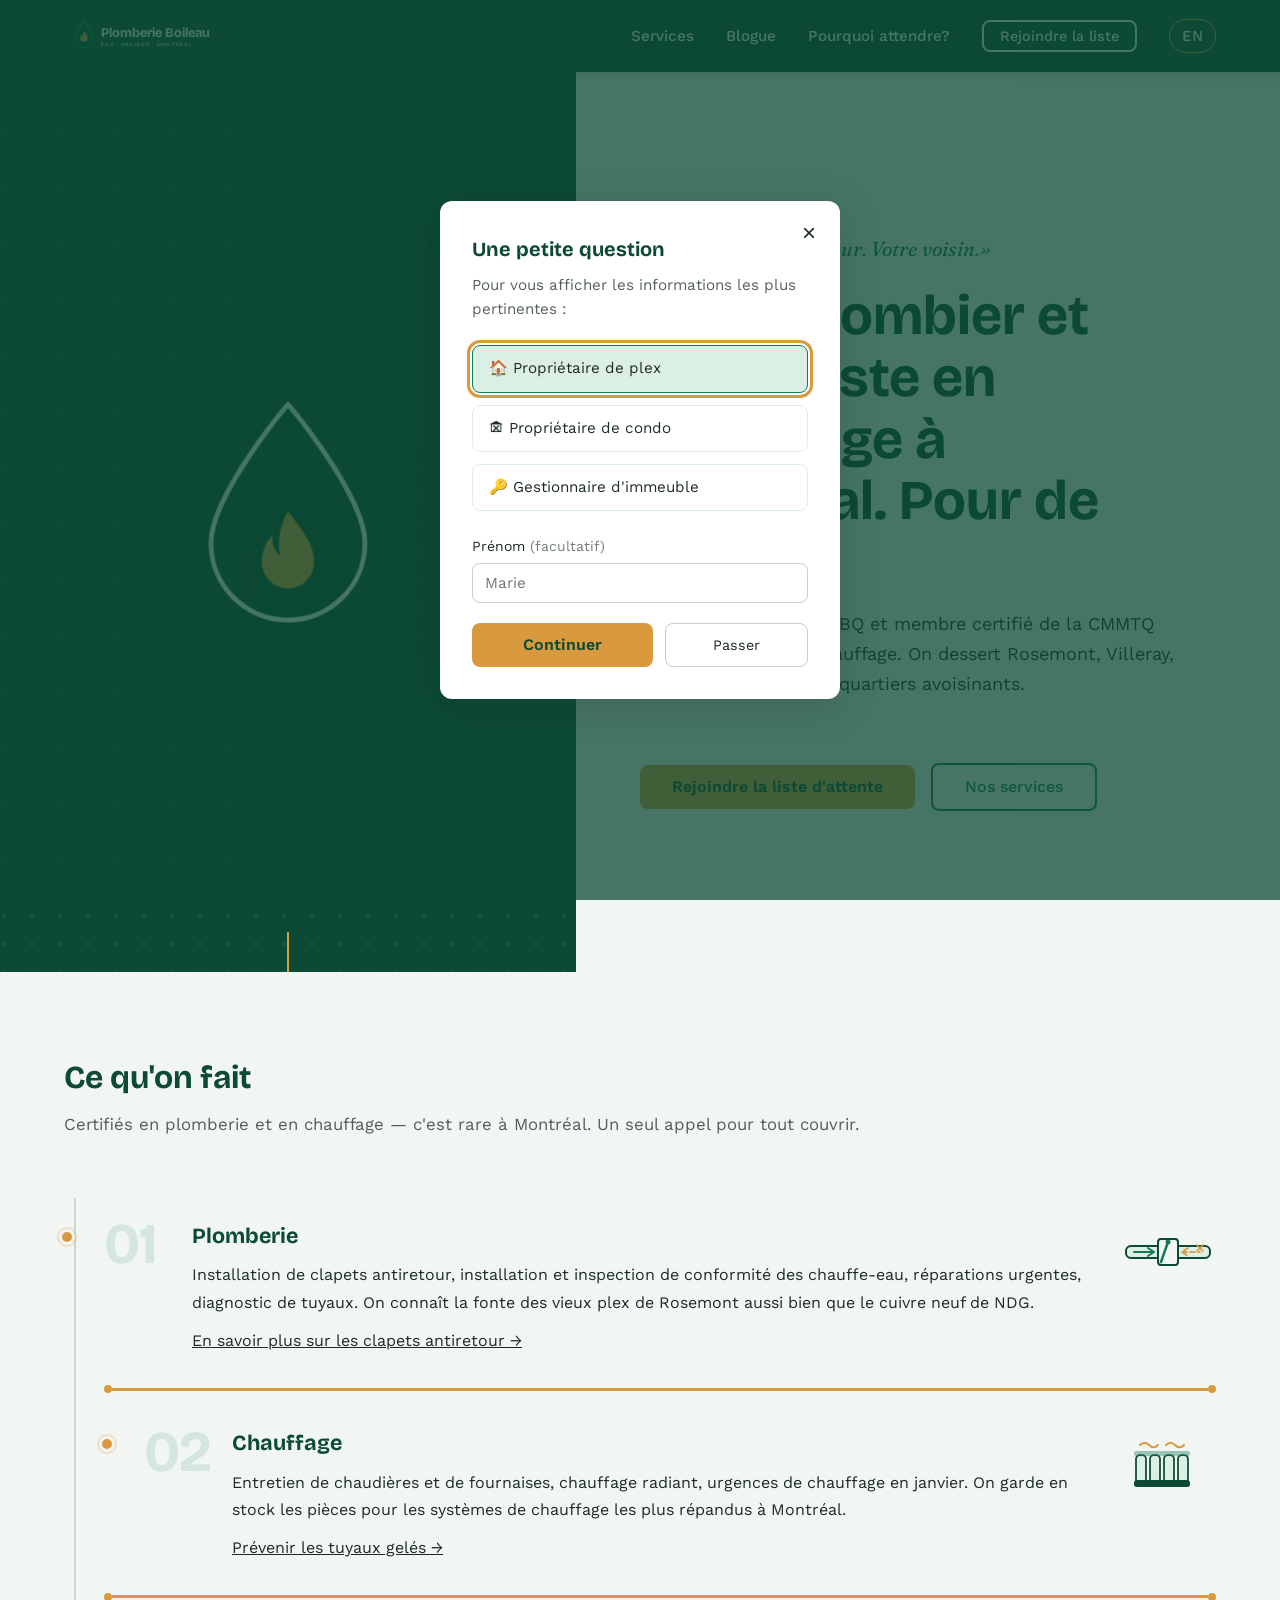
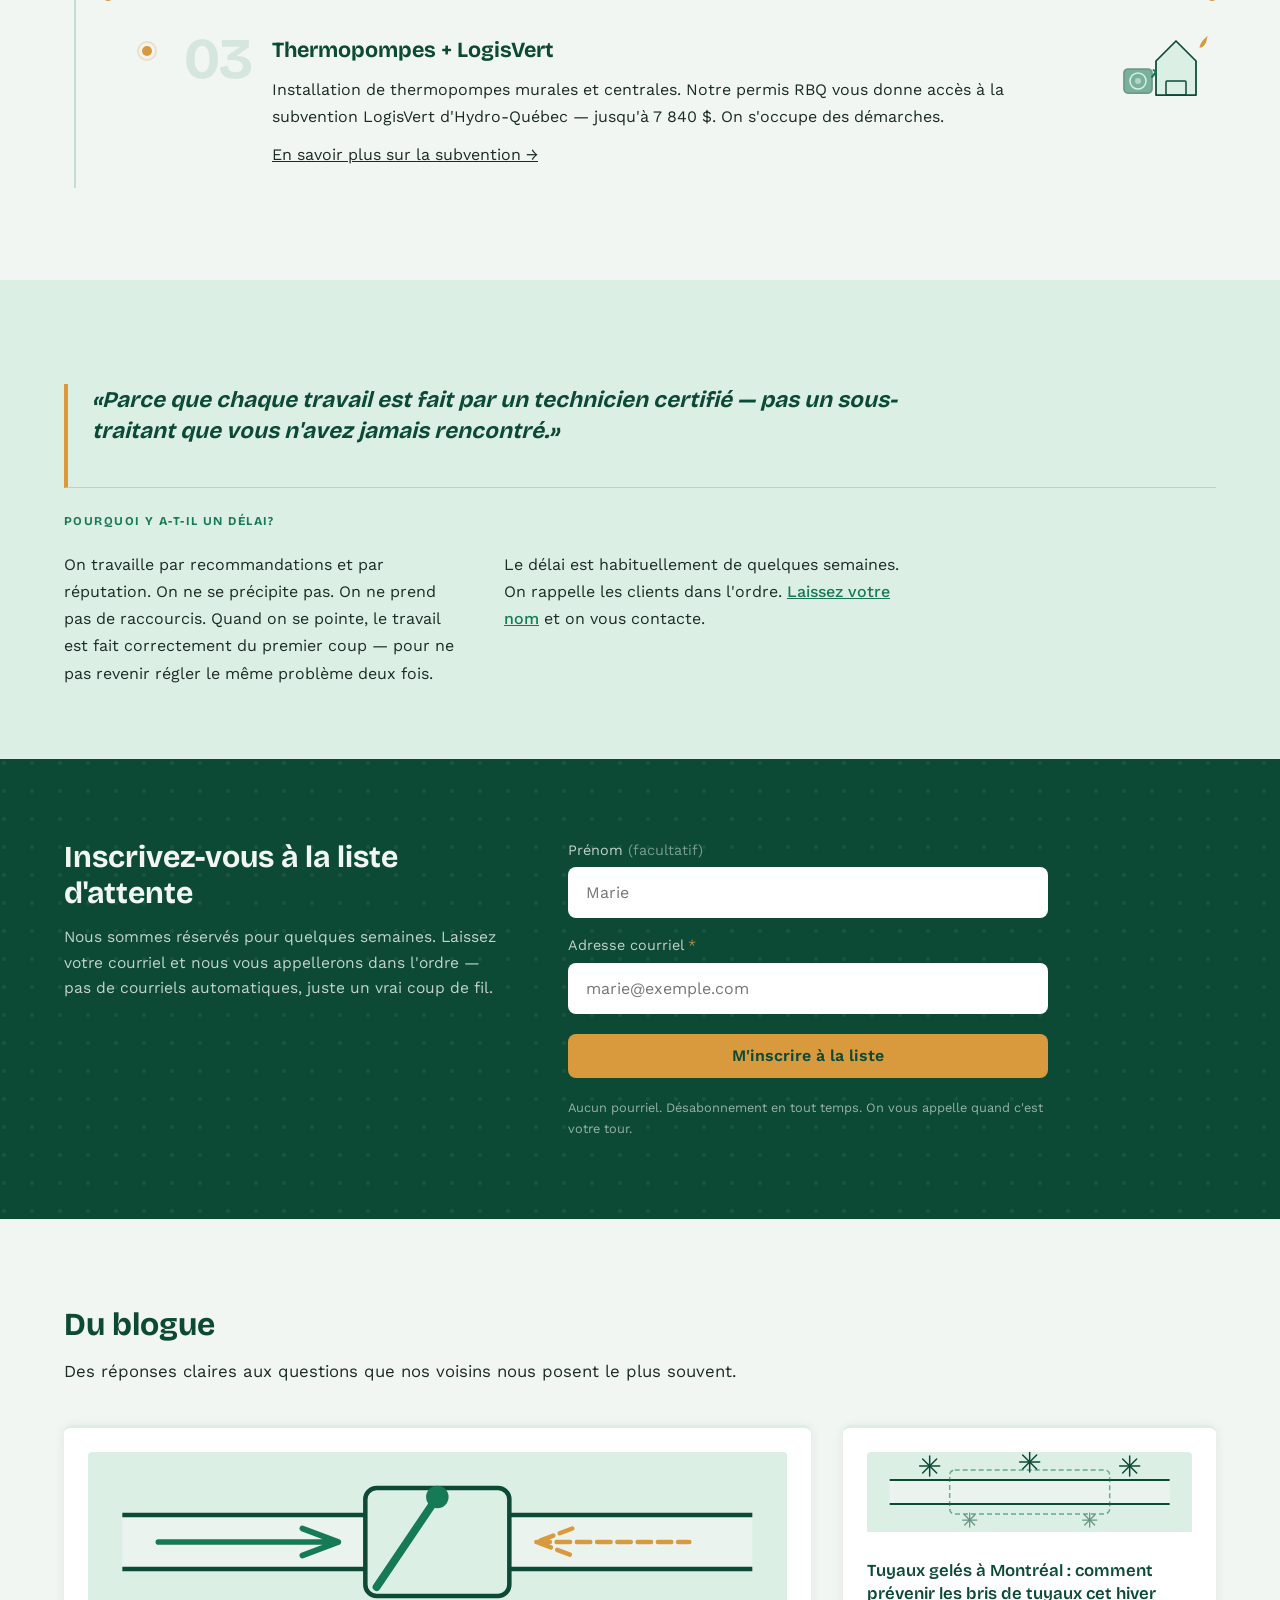
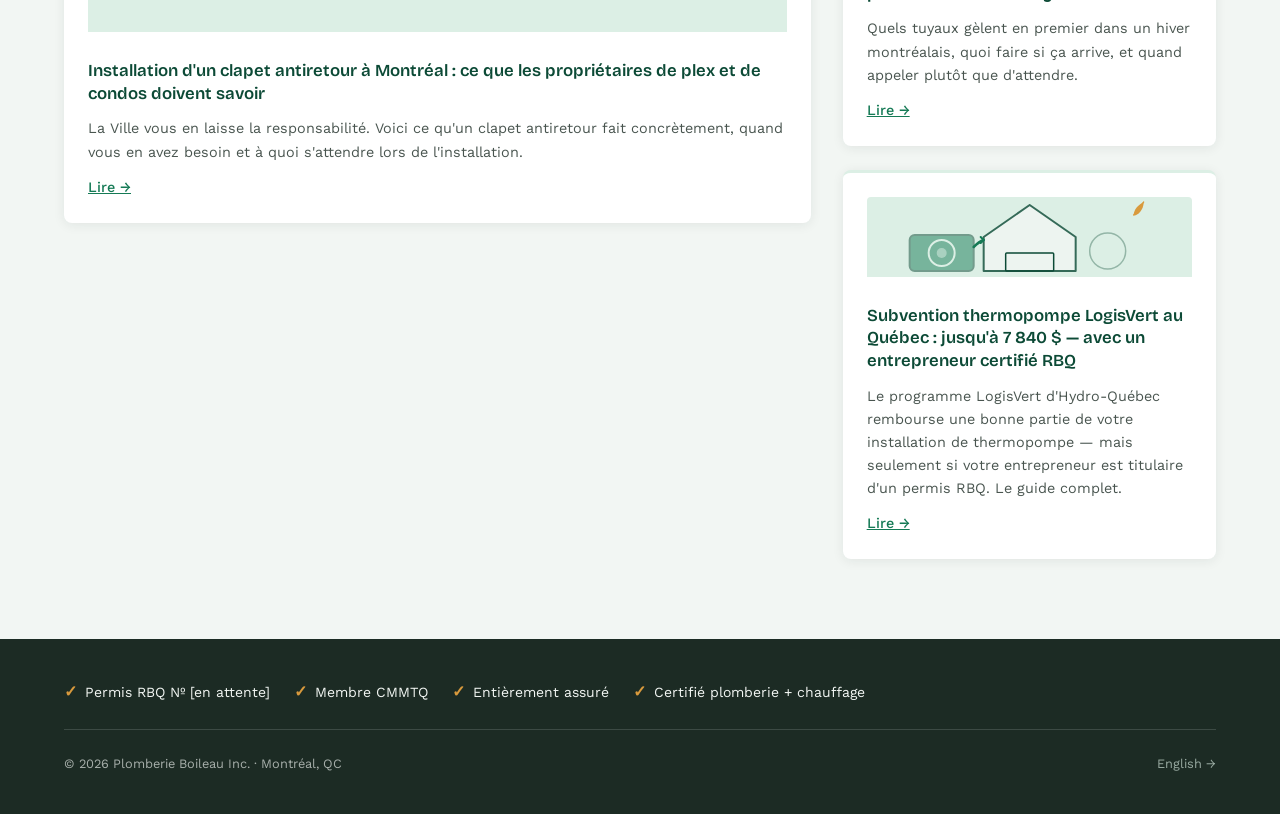
==== commit 1b2f6e7f: "k" ====
--- a/index.html
+++ b/index.html
@@ -90,56 +90,57 @@
 <!-- ============================================================
      HERO
      ============================================================ -->
-<section id="hero" aria-labelledby="hero-headline">
+<section id="hero" class="hero-split" aria-labelledby="hero-headline">
+  <div class="hero-panel-mark" aria-hidden="true">
+    <svg class="hero-drop-flame" viewBox="0 0 160 200" xmlns="http://www.w3.org/2000/svg">
+      <defs>
+        <clipPath id="hero-drop-clip-fr">
+          <path d="M80 14 C80 14 24 80 24 115 a56 56 0 0 0 112 0 C136 80 80 14 80 14 Z"/>
+        </clipPath>
+      </defs>
+      <path class="hdm-flame"
+            d="M80 92 c11 14 19 24 19 37 a19 19 0 0 1-38 0 c0-10 4-16 8-20 c-1.5 7 2 12 5 15 c-2-13 1.5-25 6-32 Z"
+            fill="#D99A3D" clip-path="url(#hero-drop-clip-fr)"/>
+      <path class="hdm-outline"
+            d="M80 14 C80 14 24 80 24 115 a56 56 0 0 0 112 0 C136 80 80 14 80 14 Z"
+            fill="none" stroke="#F2F6F3" stroke-width="3.5"
+            stroke-linecap="round" stroke-linejoin="round"/>
+    </svg>
+  </div>
+  <div class="hero-panel-copy">
+    <div class="hero-copy-inner">
+      <p class="hero-tagline">«Votre eau. Votre chaleur. Votre voisin.»</p>
+      <h1 class="hero-headline" id="hero-headline">Votre plombier et spécialiste en chauffage à Montréal. Pour de vrai.</h1>
+      <p class="hero-sub">Titulaire d'un permis RBQ et membre certifié de la CMMTQ en plomberie et en chauffage. On dessert Rosemont, Villeray, le Plateau, NDG et les quartiers avoisinants.</p>
+      <div id="personalized-greeting" aria-live="polite" style="opacity:0;"></div>
+      <div class="hero-cta-group">
+        <a href="#waitlist" class="btn-primary">Rejoindre la liste d'attente</a>
+        <a href="#services" class="btn-outline--on-light">Nos services</a>
+      </div>
+    </div>
+  </div>
+</section>
+
+<!-- ============================================================
+     SERVICES
+     ============================================================ -->
+<section id="services" class="services-editorial" aria-labelledby="services-title">
   <div class="container">
-    <div class="hero-layout">
-      <div class="hero-content">
-        <p class="hero-tagline">«Votre eau. Votre chaleur. Votre voisin.»</p>
-        <h1 class="hero-headline" id="hero-headline">Votre plombier et spécialiste en chauffage à Montréal. Pour de vrai.</h1>
-        <p class="hero-sub">Titulaire d'un permis RBQ et membre certifié de la CMMTQ en plomberie et en chauffage. On dessert Rosemont, Villeray, le Plateau, NDG et les quartiers avoisinants.</p>
-        <div id="personalized-greeting" aria-live="polite" style="opacity:0;"></div>
-        <div class="hero-cta-group">
-          <a href="#waitlist" class="btn-primary">Rejoindre la liste d'attente</a>
-          <a href="#services" class="btn-outline">Nos services</a>
-        </div>
-      </div>
-
-      <div class="hero-visual" aria-hidden="true">
-        <svg class="hero-drop-flame" viewBox="0 0 160 200" xmlns="http://www.w3.org/2000/svg">
-          <defs>
-            <clipPath id="hero-drop-clip-fr">
-              <path d="M80 14 C80 14 24 80 24 115 a56 56 0 0 0 112 0 C136 80 80 14 80 14 Z"/>
-            </clipPath>
-          </defs>
-          <path class="hdm-flame"
-                d="M80 92 c11 14 19 24 19 37 a19 19 0 0 1-38 0 c0-10 4-16 8-20 c-1.5 7 2 12 5 15 c-2-13 1.5-25 6-32 Z"
-                fill="#D99A3D" clip-path="url(#hero-drop-clip-fr)"/>
-          <path class="hdm-outline"
-                d="M80 14 C80 14 24 80 24 115 a56 56 0 0 0 112 0 C136 80 80 14 80 14 Z"
-                fill="none" stroke="#F2F6F3" stroke-width="3.5"
-                stroke-linecap="round" stroke-linejoin="round"/>
-        </svg>
-      </div>
-    </div>
-
-    <div class="pipe-rule reveal" style="margin-top:2.5rem;" aria-hidden="true">
-      <div class="pipe-rule-bar"></div>
-    </div>
-  </div>
-</section>
-
-<!-- ============================================================
-     SERVICES
-     ============================================================ -->
-<section id="services" aria-labelledby="services-title">
-  <div class="container">
-    <h2 class="section-title reveal" id="services-title">Ce qu'on fait</h2>
-    <p class="section-lead reveal">Certifiés en plomberie et en chauffage — c'est rare à Montréal. Un seul appel pour tout couvrir.</p>
-
-    <div class="services-grid">
-
-      <article class="service-card reveal" data-service="plumbing">
-        <div class="svc-illo" aria-hidden="true">
+    <div class="services-hdr reveal">
+      <h2 class="section-title" id="services-title">Ce qu'on fait</h2>
+      <p class="section-lead">Certifiés en plomberie et en chauffage — c'est rare à Montréal. Un seul appel pour tout couvrir.</p>
+    </div>
+    <div class="services-rail-wrap">
+
+      <article class="service-editorial service-editorial--01 reveal" data-service="plumbing">
+        <div class="service-editorial-inner">
+          <span class="service-num" aria-hidden="true">01</span>
+          <div class="service-content">
+            <h3>Plomberie</h3>
+            <p>Installation de clapets antiretour, installation et inspection de conformité des chauffe-eau, réparations urgentes, diagnostic de tuyaux. On connaît la fonte des vieux plex de Rosemont aussi bien que le cuivre neuf de NDG.</p>
+            <a href="/blogue/clapet-antiretour-refoulement-egout-montreal.html" class="card-link">En savoir plus sur les clapets antiretour &#8594;</a>
+          </div>
+          <div class="svc-illo" aria-hidden="true">
   <svg viewBox="0 0 96 68" fill="none" xmlns="http://www.w3.org/2000/svg">
     <rect x="6" y="28" width="84" height="12" rx="5" fill="#DCEFE5" stroke="#0C4A36" stroke-width="2"/>
     <rect x="38" y="21" width="20" height="26" rx="3" fill="#F2F6F3" stroke="#0C4A36" stroke-width="2"/>
@@ -151,13 +152,20 @@
     <line x1="83" y1="27" x2="77" y2="33" stroke="#D99A3D" stroke-width="1.75" stroke-linecap="round"/>
   </svg>
 </div>
-        <h3>Plomberie</h3>
-        <p>Installation de clapets antiretour, installation et inspection de conformité des chauffe-eau, réparations urgentes, diagnostic de tuyaux. On connaît la fonte des vieux plex de Rosemont aussi bien que le cuivre neuf de NDG.</p>
-        <a href="/blogue/clapet-antiretour-refoulement-egout-montreal.html" class="card-link">En savoir plus sur les clapets antiretour &#8594;</a>
+        </div>
       </article>
 
-      <article class="service-card reveal" data-service="heating">
-        <div class="svc-illo" aria-hidden="true">
+      <div class="service-branch-rule reveal" aria-hidden="true"><div class="pipe-rule-bar"></div></div>
+
+      <article class="service-editorial service-editorial--02 reveal" data-service="heating">
+        <div class="service-editorial-inner">
+          <span class="service-num" aria-hidden="true">02</span>
+          <div class="service-content">
+            <h3>Chauffage</h3>
+            <p>Entretien de chaudières et de fournaises, chauffage radiant, urgences de chauffage en janvier. On garde en stock les pièces pour les systèmes de chauffage les plus répandus à Montréal.</p>
+            <a href="/blogue/tuyaux-geles-hiver-montreal.html" class="card-link">Prévenir les tuyaux gelés &#8594;</a>
+          </div>
+          <div class="svc-illo" aria-hidden="true">
   <svg viewBox="0 0 96 68" fill="none" xmlns="http://www.w3.org/2000/svg">
     <rect x="16" y="30" width="10" height="28" rx="4" fill="#DCEFE5" stroke="#0C4A36" stroke-width="1.75"/>
     <rect x="30" y="30" width="10" height="28" rx="4" fill="#DCEFE5" stroke="#0C4A36" stroke-width="1.75"/>
@@ -169,13 +177,20 @@
     <path d="M46 20 C49 17 52 17 55 20 C58 23 61 23 64 20" stroke="#D99A3D" stroke-width="2" stroke-linecap="round" fill="none"/>
   </svg>
 </div>
-        <h3>Chauffage</h3>
-        <p>Entretien de chaudières et de fournaises, chauffage radiant, urgences de chauffage en janvier. On garde en stock les pièces pour les systèmes de chauffage les plus répandus à Montréal.</p>
-        <a href="/blogue/tuyaux-geles-hiver-montreal.html" class="card-link">Prévenir les tuyaux gelés &#8594;</a>
+        </div>
       </article>
 
-      <article class="service-card reveal" data-service="heatpump">
-        <div class="svc-illo" aria-hidden="true">
+      <div class="service-branch-rule reveal" aria-hidden="true"><div class="pipe-rule-bar"></div></div>
+
+      <article class="service-editorial service-editorial--03 reveal" data-service="heatpump">
+        <div class="service-editorial-inner">
+          <span class="service-num" aria-hidden="true">03</span>
+          <div class="service-content">
+            <h3>Thermopompes + LogisVert</h3>
+            <p>Installation de thermopompes murales et centrales. Notre permis RBQ vous donne accès à la subvention LogisVert d'Hydro-Québec — jusqu'à 7 840 $. On s'occupe des démarches.</p>
+            <a href="/blogue/rabais-thermopompe-logisvert-quebec.html" class="card-link">En savoir plus sur la subvention &#8594;</a>
+          </div>
+          <div class="svc-illo" aria-hidden="true">
   <svg viewBox="0 0 96 68" fill="none" xmlns="http://www.w3.org/2000/svg">
     <polygon points="56,8 76,28 76,62 36,62 36,28" fill="#DCEFE5" stroke="#0C4A36" stroke-width="1.75" stroke-linejoin="round"/>
     <rect x="46" y="48" width="20" height="14" rx="1" fill="none" stroke="#0C4A36" stroke-width="1.5"/>
@@ -188,9 +203,7 @@
     <line x1="80" y1="14" x2="87" y2="4" stroke="#D99A3D" stroke-width="1.25" stroke-linecap="round"/>
   </svg>
 </div>
-        <h3>Thermopompes + LogisVert</h3>
-        <p>Installation de thermopompes murales et centrales. Notre permis RBQ vous donne accès à la subvention LogisVert d'Hydro-Québec — jusqu'à 7 840 $. On s'occupe des démarches.</p>
-        <a href="/blogue/rabais-thermopompe-logisvert-quebec.html" class="card-link">En savoir plus sur la subvention &#8594;</a>
+        </div>
       </article>
 
     </div>
@@ -200,18 +213,17 @@
 <!-- ============================================================
      WHY WAIT
      ============================================================ -->
-<section id="why-wait" aria-labelledby="wait-title">
+<section id="why-wait" class="why-wait-editorial" aria-labelledby="wait-title">
   <div class="container">
-    <h2 class="section-title reveal" id="wait-title">Pourquoi y a-t-il un délai?</h2>
-
-    <blockquote class="reveal">
+    <blockquote class="why-wait-pull reveal">
       <p>«Parce que chaque travail est fait par un technicien certifié — pas un sous-traitant que vous n'avez jamais rencontré.»</p>
     </blockquote>
-
-    <p class="reveal">On travaille par recommandations et par réputation. On ne se précipite pas. On ne prend pas de raccourcis. Quand on se pointe, le travail est fait correctement du premier coup — pour ne pas revenir régler le même problème deux fois.</p>
-    <p class="reveal" style="margin-top:1rem;">Le délai est habituellement de quelques semaines. On rappelle les clients dans l'ordre. <a href="#waitlist" style="color:var(--spruce);font-weight:500;">Laissez votre nom</a> et on vous contacte.</p>
-    <div class="pipe-rule reveal" style="margin-top:2rem;" aria-hidden="true">
-      <div class="pipe-rule-bar"></div>
+    <div class="why-wait-body">
+      <h2 class="why-wait-heading reveal" id="wait-title">Pourquoi y a-t-il un délai?</h2>
+      <div class="why-wait-cols">
+        <p class="reveal">On travaille par recommandations et par réputation. On ne se précipite pas. On ne prend pas de raccourcis. Quand on se pointe, le travail est fait correctement du premier coup — pour ne pas revenir régler le même problème deux fois.</p>
+        <p class="reveal">Le délai est habituellement de quelques semaines. On rappelle les clients dans l'ordre. <a href="#waitlist" style="color:var(--spruce);font-weight:500;">Laissez votre nom</a> et on vous contacte.</p>
+      </div>
     </div>
   </div>
 </section>
@@ -219,37 +231,39 @@
 <!-- ============================================================
      WAITLIST
      ============================================================ -->
-<section id="waitlist" aria-labelledby="waitlist-title">
+<section id="waitlist" class="waitlist-editorial" aria-labelledby="waitlist-title">
   <div class="container">
-    <h2 class="reveal" id="waitlist-title" style="font-family:var(--font-display);font-weight:700;font-size:clamp(1.5rem,3vw,2rem);margin-bottom:0.5rem;color:var(--ice);">Inscrivez-vous à la liste d'attente</h2>
-    <p class="reveal" style="opacity:0.8;margin-bottom:1.5rem;">Nous sommes réservés pour quelques semaines. Laissez votre courriel et nous vous appellerons dans l'ordre — pas de courriels automatiques, juste un vrai coup de fil.</p>
-
-    <form id="waitlist-form" class="waitlist-form reveal" novalidate>
-      <div>
-        <label for="wl-name" style="display:block;margin-bottom:0.35rem;font-size:0.9rem;opacity:0.8;">Prénom <span style="opacity:0.6;">(facultatif)</span></label>
-        <input type="text" id="wl-name" name="name" placeholder="Marie" autocomplete="given-name">
+    <div class="waitlist-split">
+      <div class="waitlist-message reveal">
+        <h2 id="waitlist-title">Inscrivez-vous à la liste d'attente</h2>
+        <p>Nous sommes réservés pour quelques semaines. Laissez votre courriel et nous vous appellerons dans l'ordre — pas de courriels automatiques, juste un vrai coup de fil.</p>
       </div>
-      <div>
-        <label for="wl-email" style="display:block;margin-bottom:0.35rem;font-size:0.9rem;opacity:0.8;">Adresse courriel <span aria-hidden="true" style="color:var(--brass);">*</span></label>
-        <input type="email" id="wl-email" name="email" placeholder="marie@exemple.com" required autocomplete="email">
-      </div>
-      <button type="submit" class="btn-primary" style="width:100%;margin-top:0.25rem;">M'inscrire à la liste</button>
-      <p style="font-size:0.8rem;opacity:0.6;margin-top:0.25rem;">Aucun pourriel. Désabonnement en tout temps. On vous appelle quand c'est votre tour.</p>
-    </form>
+      <form id="waitlist-form" class="waitlist-form reveal" novalidate>
+        <div>
+          <label for="wl-name" style="display:block;margin-bottom:0.35rem;font-size:0.9rem;opacity:0.8;">Prénom <span style="opacity:0.6;">(facultatif)</span></label>
+          <input type="text" id="wl-name" name="name" placeholder="Marie" autocomplete="given-name">
+        </div>
+        <div>
+          <label for="wl-email" style="display:block;margin-bottom:0.35rem;font-size:0.9rem;opacity:0.8;">Adresse courriel <span aria-hidden="true" style="color:var(--brass);">*</span></label>
+          <input type="email" id="wl-email" name="email" placeholder="marie@exemple.com" required autocomplete="email">
+        </div>
+        <button type="submit" class="btn-primary" style="width:100%;margin-top:0.25rem;">M'inscrire à la liste</button>
+        <p style="font-size:0.8rem;opacity:0.6;margin-top:0.25rem;">Aucun pourriel. Désabonnement en tout temps. On vous appelle quand c'est votre tour.</p>
+      </form>
+    </div>
   </div>
 </section>
 
 <!-- ============================================================
      BLOG
      ============================================================ -->
-<section id="blog" aria-labelledby="blog-title">
+<section id="blog" class="blog-editorial" aria-labelledby="blog-title">
   <div class="container">
     <h2 class="section-title reveal" id="blog-title">Du blogue</h2>
     <p class="section-lead reveal">Des réponses claires aux questions que nos voisins nous posent le plus souvent.</p>
-
-    <div class="blog-grid">
-
-      <article class="blog-card reveal">
+    <div class="blog-asymmetric">
+
+      <article class="blog-card blog-card--feature reveal">
         <div class="blog-card-illo" aria-hidden="true">
   <svg viewBox="0 0 280 80" fill="none" xmlns="http://www.w3.org/2000/svg">
     <rect x="0" y="28" width="280" height="24" fill="#F2F6F3" opacity="0.7"/>
@@ -267,8 +281,10 @@
         <a href="/blogue/clapet-antiretour-refoulement-egout-montreal.html" style="color:var(--spruce);font-weight:500;font-size:0.9rem;">Lire &#8594;</a>
       </article>
 
-      <article class="blog-card reveal">
-        <div class="blog-card-illo" aria-hidden="true">
+      <div class="blog-secondary">
+
+        <article class="blog-card reveal">
+          <div class="blog-card-illo" aria-hidden="true">
   <svg viewBox="0 0 280 80" fill="none" xmlns="http://www.w3.org/2000/svg">
     <rect x="0" y="28" width="280" height="24" fill="#F2F6F3" opacity="0.7"/>
     <line x1="0" y1="28" x2="280" y2="28" stroke="#0C4A36" stroke-width="2"/>
@@ -306,13 +322,13 @@
     </g>
   </svg>
 </div>
-        <h3><a href="/blogue/tuyaux-geles-hiver-montreal.html">Tuyaux gelés à Montréal : comment prévenir les bris de tuyaux cet hiver</a></h3>
-        <p>Quels tuyaux gèlent en premier dans un hiver montréalais, quoi faire si ça arrive, et quand appeler plutôt que d'attendre.</p>
-        <a href="/blogue/tuyaux-geles-hiver-montreal.html" style="color:var(--spruce);font-weight:500;font-size:0.9rem;">Lire &#8594;</a>
-      </article>
-
-      <article class="blog-card reveal">
-        <div class="blog-card-illo" aria-hidden="true">
+          <h3><a href="/blogue/tuyaux-geles-hiver-montreal.html">Tuyaux gelés à Montréal : comment prévenir les bris de tuyaux cet hiver</a></h3>
+          <p>Quels tuyaux gèlent en premier dans un hiver montréalais, quoi faire si ça arrive, et quand appeler plutôt que d'attendre.</p>
+          <a href="/blogue/tuyaux-geles-hiver-montreal.html" style="color:var(--spruce);font-weight:500;font-size:0.9rem;">Lire &#8594;</a>
+        </article>
+
+        <article class="blog-card reveal">
+          <div class="blog-card-illo" aria-hidden="true">
   <svg viewBox="0 0 280 80" fill="none" xmlns="http://www.w3.org/2000/svg">
     <polygon points="140,8 186,40 186,74 94,74 94,40" fill="#F2F6F3" opacity="0.8" stroke="#0C4A36" stroke-width="2" stroke-linejoin="round"/>
     <rect x="116" y="56" width="48" height="18" rx="1" fill="none" stroke="#0C4A36" stroke-width="1.5"/>
@@ -326,11 +342,12 @@
     <circle cx="218" cy="54" r="18" fill="none" stroke="#0C4A36" stroke-width="1.5" opacity="0.35"/>
   </svg>
 </div>
-        <h3><a href="/blogue/rabais-thermopompe-logisvert-quebec.html">Subvention thermopompe LogisVert au Québec : jusqu'à 7 840 $ — avec un entrepreneur certifié RBQ</a></h3>
-        <p>Le programme LogisVert d'Hydro-Québec rembourse une bonne partie de votre installation de thermopompe — mais seulement si votre entrepreneur est titulaire d'un permis RBQ. Le guide complet.</p>
-        <a href="/blogue/rabais-thermopompe-logisvert-quebec.html" style="color:var(--spruce);font-weight:500;font-size:0.9rem;">Lire &#8594;</a>
-      </article>
-
+          <h3><a href="/blogue/rabais-thermopompe-logisvert-quebec.html">Subvention thermopompe LogisVert au Québec : jusqu'à 7 840 $ — avec un entrepreneur certifié RBQ</a></h3>
+          <p>Le programme LogisVert d'Hydro-Québec rembourse une bonne partie de votre installation de thermopompe — mais seulement si votre entrepreneur est titulaire d'un permis RBQ. Le guide complet.</p>
+          <a href="/blogue/rabais-thermopompe-logisvert-quebec.html" style="color:var(--spruce);font-weight:500;font-size:0.9rem;">Lire &#8594;</a>
+        </article>
+
+      </div>
     </div>
   </div>
 </section>
--- a/css/main.css
+++ b/css/main.css
@@ -1002,6 +1002,341 @@
 }
 
 /* ============================================================
+   HOMEPAGE REDESIGN — "Le Réseau" (pipe-spine editorial layout)
+   Brand-strategist: GO WITH CHANGES — all 7 corrections applied
+   ============================================================ */
+
+/* HERO: full-viewport split-screen */
+#hero.hero-split {
+  display: grid;
+  grid-template-columns: 45fr 55fr;
+  min-height: 100svh;
+  min-height: 100vh;
+  padding: 0;
+  color: var(--ink);
+  background: transparent;
+  background-image: none;
+}
+
+.hero-panel-mark {
+  background-color: var(--deep-spruce);
+  background-image: url("data:image/svg+xml,%3Csvg xmlns='http://www.w3.org/2000/svg' width='28' height='28'%3E%3Ccircle cx='4' cy='4' r='2' fill='%23F2F6F3' fill-opacity='0.06'/%3E%3C/svg%3E");
+  color: var(--ice);
+  display: flex;
+  align-items: center;
+  justify-content: center;
+  padding: 5rem 3rem;
+  position: relative;
+}
+
+/* Brass descender — visual link from mark panel to pipe spine below */
+.hero-panel-mark::after {
+  content: '';
+  position: absolute;
+  bottom: 0;
+  left: 50%;
+  transform: translateX(-50%);
+  width: 2px;
+  height: 2.5rem;
+  background: var(--brass);
+  z-index: 1;
+}
+
+.hero-panel-copy {
+  background: var(--ice);
+  display: flex;
+  align-items: center;
+  padding: 5rem 4.5rem 5rem 4rem;
+}
+
+.hero-copy-inner {
+  max-width: 540px;
+}
+
+/* Scale mark to hero scale in the dark panel */
+#hero.hero-split .hero-drop-flame {
+  width: 220px;
+  height: 275px;
+  filter: drop-shadow(0 20px 56px rgba(0, 0, 0, 0.38));
+}
+
+/* Colour overrides: light copy panel needs ink-family text */
+.hero-panel-copy .hero-tagline { color: var(--spruce); }
+.hero-panel-copy .hero-headline { color: var(--deep-spruce); }
+.hero-panel-copy .hero-sub { opacity: 0.85; }
+.hero-panel-copy #personalized-greeting { color: var(--spruce); }
+
+/* Secondary CTA variant for light (ice) backgrounds */
+.btn-outline--on-light {
+  display: inline-block;
+  border: 2px solid var(--spruce);
+  color: var(--spruce);
+  background: transparent;
+  font-family: var(--font-body);
+  font-weight: 500;
+  font-size: 1rem;
+  padding: 0.875rem 2rem;
+  border-radius: var(--radius);
+  text-decoration: none;
+  transition: background 0.2s, color 0.2s;
+  cursor: pointer;
+  line-height: 1;
+}
+
+.btn-outline--on-light:hover,
+.btn-outline--on-light:focus-visible {
+  background: var(--spruce);
+  color: var(--ice);
+}
+
+@media (max-width: 900px) {
+  #hero.hero-split {
+    grid-template-columns: 1fr;
+    min-height: auto;
+  }
+  .hero-panel-mark {
+    min-height: 42vh;
+    padding: 3rem 1.5rem;
+  }
+  .hero-panel-mark::after { display: none; }
+  #hero.hero-split .hero-drop-flame {
+    width: 140px;
+    height: 175px;
+  }
+  .hero-panel-copy {
+    padding: 2.5rem 1.5rem 3rem;
+  }
+  .hero-copy-inner { max-width: 100%; }
+}
+
+/* SERVICES: editorial cascade list with pipe rail */
+#services.services-editorial { padding: 5rem 0; }
+
+.services-hdr { margin-bottom: 3rem; }
+
+.services-rail-wrap {
+  position: relative;
+  padding-left: 2.5rem;
+}
+
+/* Vertical pipe spine — spruce at low opacity */
+.services-rail-wrap::before {
+  content: '';
+  position: absolute;
+  left: 0.65rem;
+  top: 0.75rem;
+  bottom: 0.75rem;
+  width: 2px;
+  background: var(--spruce);
+  opacity: 0.2;
+}
+
+.service-editorial {
+  position: relative;
+  padding: 2rem 0;
+}
+
+/* Subtle cascade: each entry branches slightly further right */
+.service-editorial--01 { margin-left: 0; }
+.service-editorial--02 { margin-left: 2.5rem; }
+.service-editorial--03 { margin-left: 5rem; }
+
+/* Brass valve node at each pipe junction */
+.service-editorial::before {
+  content: '';
+  position: absolute;
+  left: -2.65rem;
+  top: 2.85rem;
+  width: 10px;
+  height: 10px;
+  border-radius: 50%;
+  background: var(--brass);
+  box-shadow: 0 0 0 3px var(--ice), 0 0 0 5px rgba(217, 154, 61, 0.25);
+}
+
+/* num | content | illo */
+.service-editorial-inner {
+  display: grid;
+  grid-template-columns: 3.5rem 1fr auto;
+  gap: 0 2rem;
+  align-items: start;
+}
+
+/* Watermark numeral: spruce at very low opacity, sits behind heading */
+.service-num {
+  font-family: var(--font-display);
+  font-weight: 700;
+  font-size: clamp(2.25rem, 4.5vw, 3.75rem);
+  line-height: 1;
+  color: rgba(21, 122, 85, 0.13);
+  user-select: none;
+  letter-spacing: -0.02em;
+  margin-top: -0.1rem;
+}
+
+.service-editorial .service-content h3 {
+  font-family: var(--font-display);
+  font-weight: 700;
+  font-size: clamp(1.1rem, 1.8vw, 1.35rem);
+  color: var(--deep-spruce);
+  margin-bottom: 0.5rem;
+  margin-top: 0.05rem;
+}
+
+.service-editorial .service-content p {
+  line-height: 1.7;
+  color: var(--ink);
+  margin-bottom: 0.75rem;
+}
+
+/* Branch rule between services — reuses pipe-rule visual system */
+.service-branch-rule {
+  display: flex;
+  align-items: center;
+  overflow: hidden;
+}
+
+.service-branch-rule::before,
+.service-branch-rule::after {
+  content: '';
+  display: block;
+  width: 8px;
+  height: 8px;
+  border-radius: 50%;
+  background: var(--brass);
+  flex-shrink: 0;
+}
+
+.service-branch-rule .pipe-rule-bar {
+  flex: 1;
+  height: 3px;
+  background: var(--brass);
+  transform: scaleX(0);
+  transform-origin: center;
+  transition: transform 0.7s cubic-bezier(0.4, 0, 0.2, 1);
+}
+
+.service-branch-rule.reveal { opacity: 1; transform: none; }
+.service-branch-rule.reveal.visible .pipe-rule-bar { transform: scaleX(1); }
+
+@media (max-width: 767px) {
+  .services-rail-wrap { padding-left: 2rem; }
+  .service-editorial--01,
+  .service-editorial--02,
+  .service-editorial--03 { margin-left: 0; }
+  .service-editorial::before { left: -2.1rem; }
+  .service-editorial-inner {
+    grid-template-columns: 2.75rem 1fr;
+    gap: 0 0.75rem;
+  }
+  .service-editorial-inner > .svc-illo { display: none; }
+  .service-num { font-size: 2rem; }
+}
+
+/* WHY WAIT: Fraunces pull-quote editorial treatment */
+#why-wait.why-wait-editorial { padding: 5rem 0 4.5rem; }
+
+.why-wait-pull {
+  border: none;
+  margin: 0 0 3rem 0;
+  padding: 0 0 2.5rem 0;
+  border-bottom: 1px solid rgba(21, 122, 85, 0.2);
+}
+
+.why-wait-pull p {
+  font-family: var(--font-tagline);
+  font-style: italic;
+  font-size: clamp(1.5rem, 3.2vw, 2.4rem);
+  line-height: 1.38;
+  color: var(--deep-spruce);
+  max-width: 72%;
+}
+
+.why-wait-heading {
+  font-family: var(--font-display);
+  font-weight: 700;
+  font-size: 0.75rem;
+  text-transform: uppercase;
+  letter-spacing: 0.12em;
+  color: var(--spruce);
+  margin-bottom: 1.25rem;
+}
+
+.why-wait-cols {
+  display: grid;
+  grid-template-columns: 1fr 1fr;
+  gap: 2.5rem;
+  max-width: 840px;
+}
+
+.why-wait-cols p {
+  line-height: 1.75;
+  color: var(--ink);
+  font-size: 1rem;
+}
+
+@media (max-width: 700px) {
+  .why-wait-pull p { max-width: 100%; }
+  .why-wait-cols { grid-template-columns: 1fr; gap: 1rem; }
+}
+
+/* WAITLIST: asymmetric 40/60 split */
+#waitlist.waitlist-editorial { padding: 5rem 0; }
+
+.waitlist-split {
+  display: grid;
+  grid-template-columns: 2fr 3fr;
+  gap: 4.5rem;
+  align-items: start;
+}
+
+.waitlist-message h2 {
+  font-family: var(--font-display);
+  font-weight: 700;
+  font-size: clamp(1.4rem, 2.8vw, 1.9rem);
+  color: var(--ice);
+  margin-bottom: 0.75rem;
+  line-height: 1.2;
+}
+
+.waitlist-message p {
+  color: var(--ice);
+  opacity: 0.8;
+  line-height: 1.65;
+  font-size: 0.975rem;
+}
+
+@media (max-width: 767px) {
+  .waitlist-split { grid-template-columns: 1fr; gap: 2rem; }
+}
+
+/* BLOG: asymmetric 1+2 feature grid */
+#blog.blog-editorial { padding: 5rem 0; }
+
+.blog-asymmetric {
+  display: grid;
+  grid-template-columns: 2fr 1fr;
+  gap: 2rem;
+  align-items: start;
+  margin-top: 2rem;
+}
+
+.blog-card--feature .blog-card-illo svg { max-height: 180px; }
+
+.blog-secondary {
+  display: flex;
+  flex-direction: column;
+  gap: 1.5rem;
+}
+
+.blog-secondary .blog-card-illo svg { max-height: 80px; }
+
+@media (max-width: 900px) {
+  .blog-asymmetric { grid-template-columns: 1fr; }
+  .blog-card--feature .blog-card-illo svg { max-height: 120px; }
+}
+
+/* ============================================================
    REDUCED MOTION
    ============================================================ */
 @media (prefers-reduced-motion: reduce) {
@@ -1061,7 +1396,8 @@
   }
 
   /* Pipe-rule — expand immediately, no transition */
-  .pipe-rule .pipe-rule-bar {
+  .pipe-rule .pipe-rule-bar,
+  .service-branch-rule .pipe-rule-bar {
     transform: scaleX(1);
     transition: none;
   }
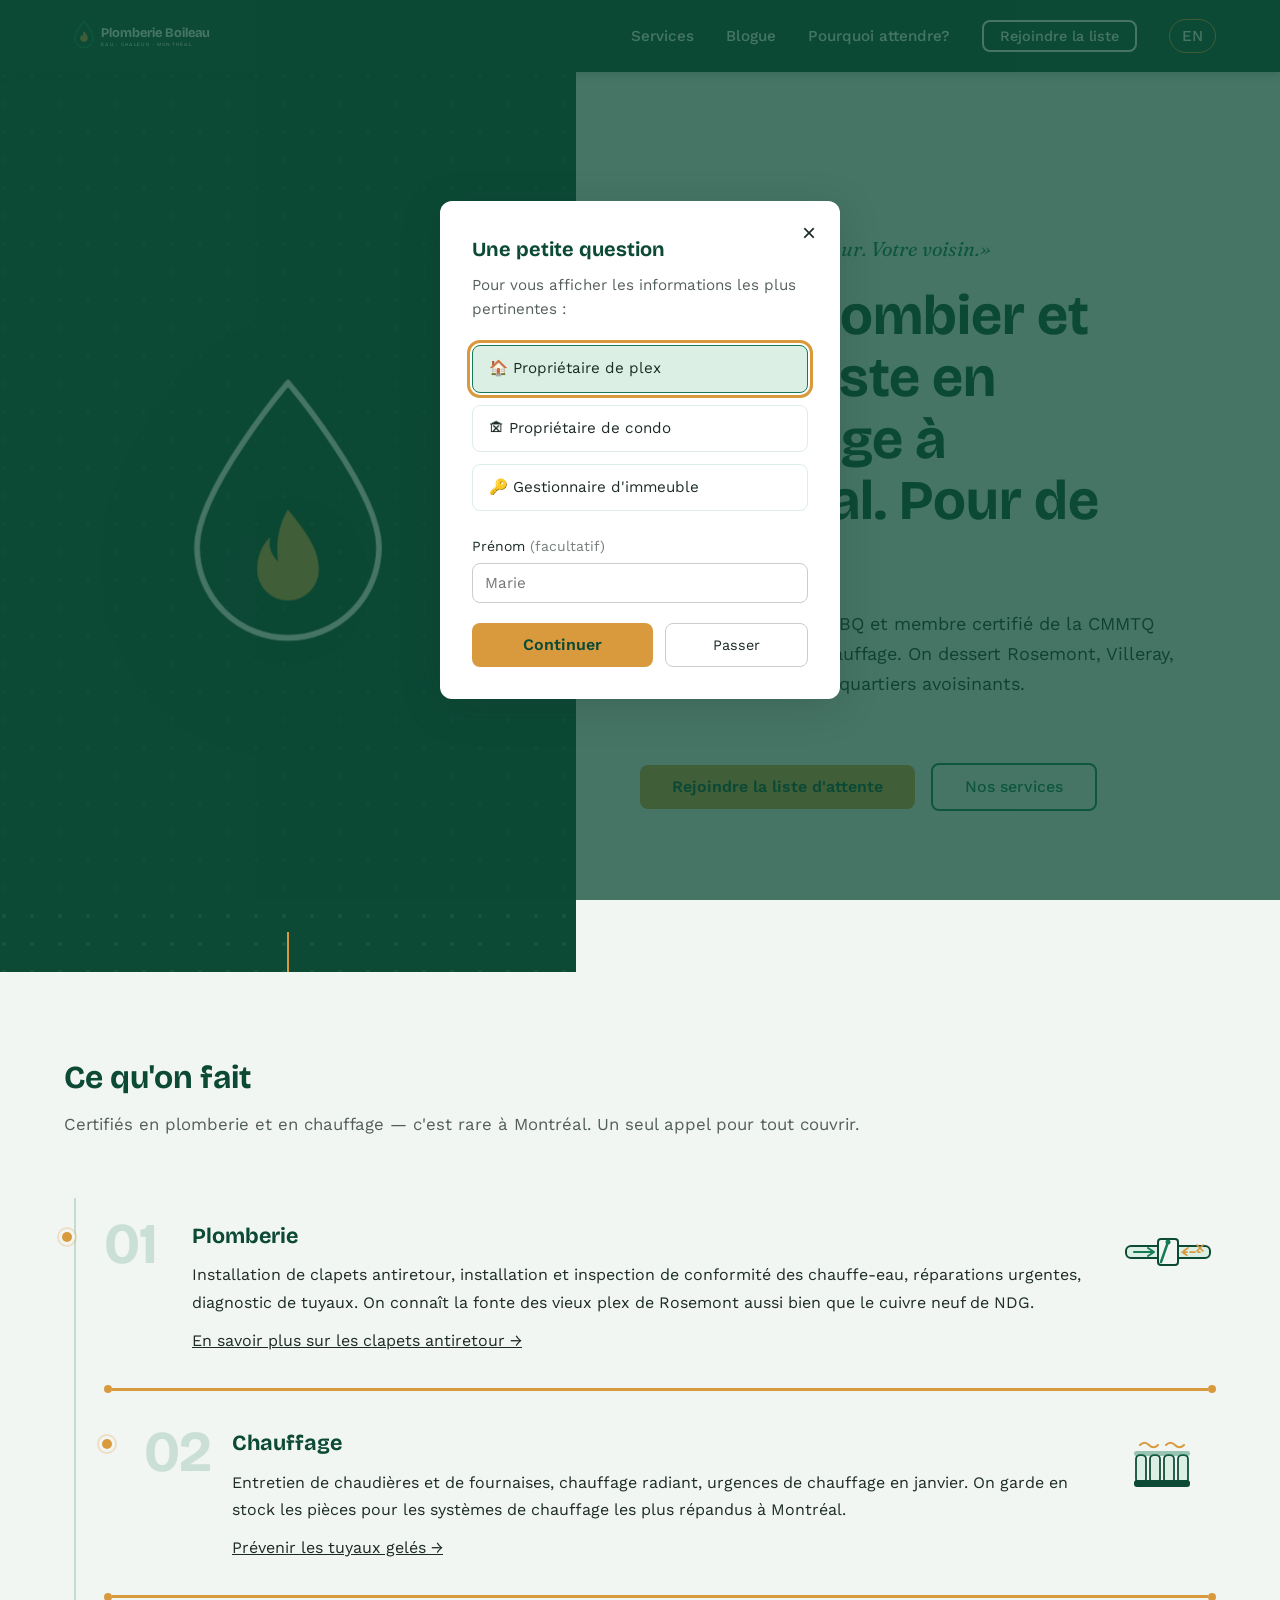
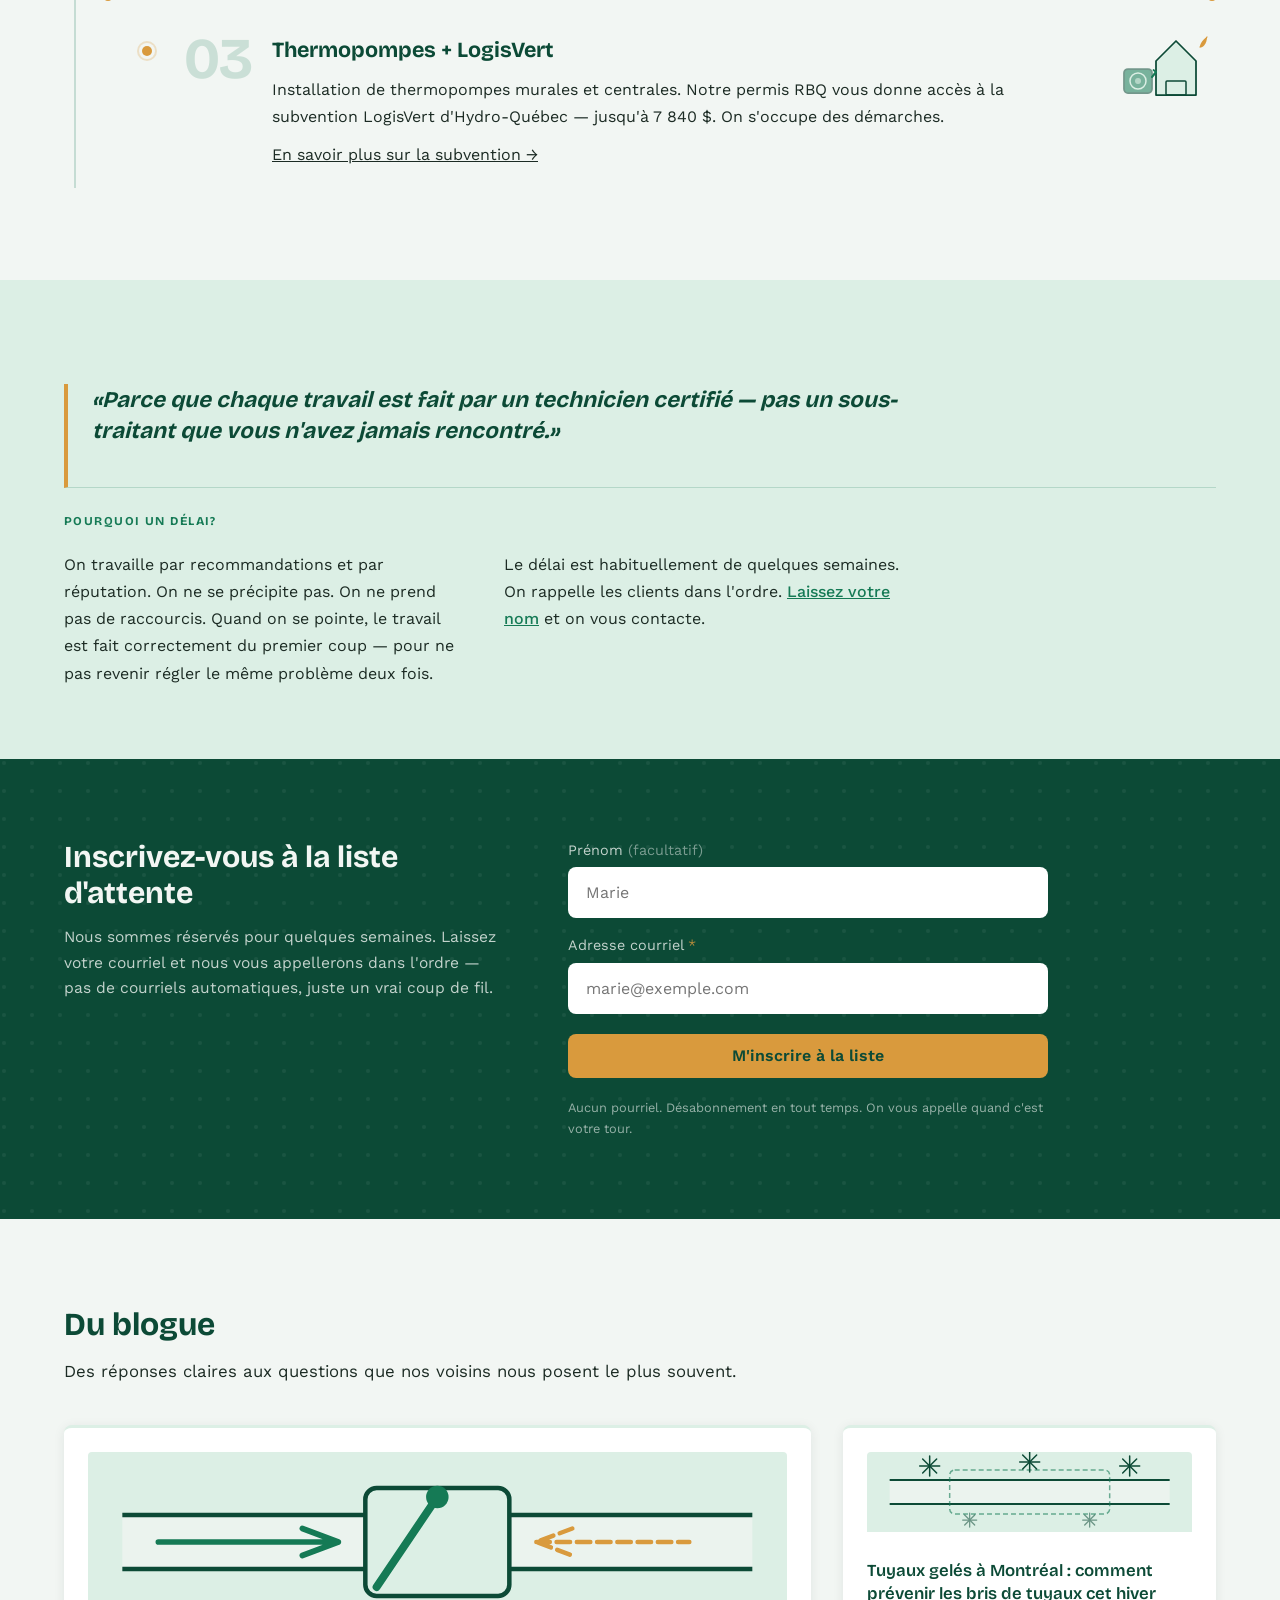
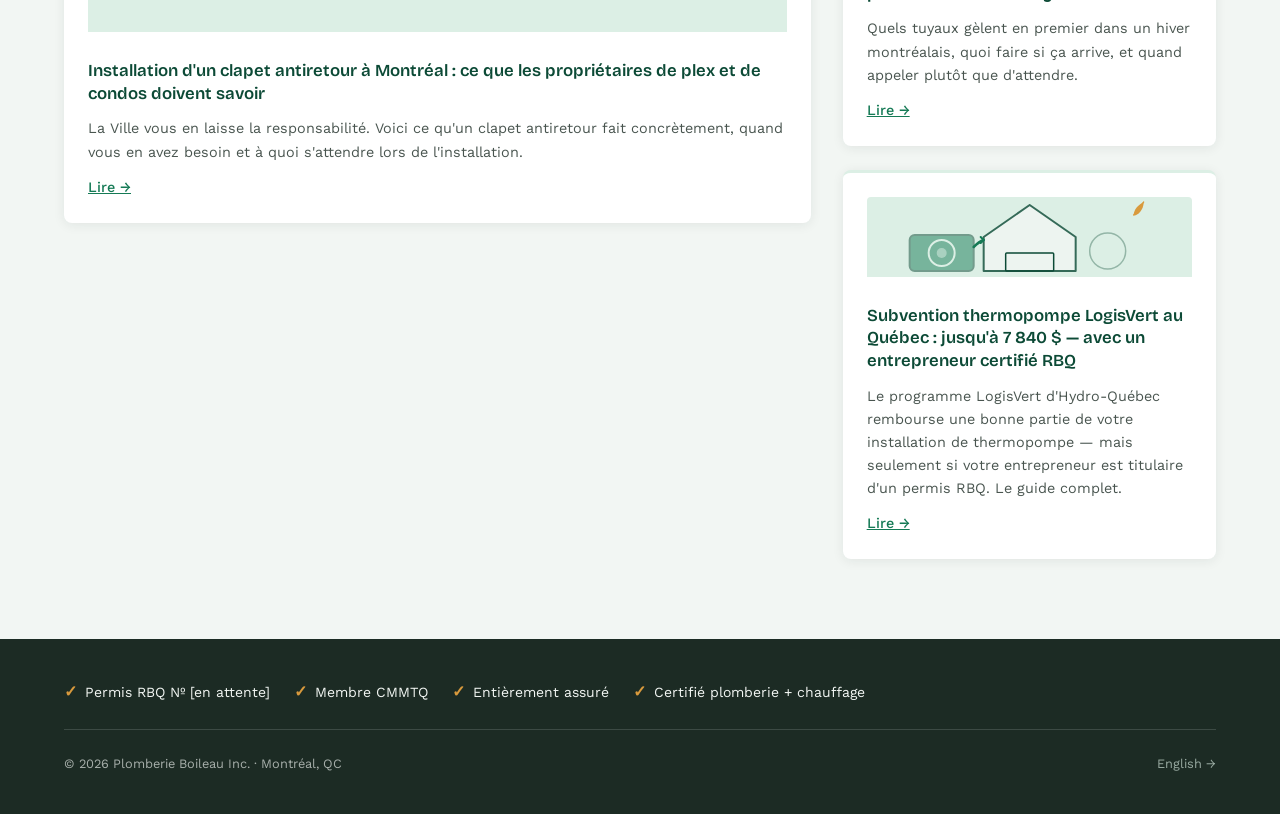
==== commit 2d67d268: "Fix mobile nav drawer styling and hero mobile layout - Mobile nav drawer: deep-spruce background, ic" ====
--- a/index.html
+++ b/index.html
@@ -219,7 +219,7 @@
       <p>«Parce que chaque travail est fait par un technicien certifié — pas un sous-traitant que vous n'avez jamais rencontré.»</p>
     </blockquote>
     <div class="why-wait-body">
-      <h2 class="why-wait-heading reveal" id="wait-title">Pourquoi y a-t-il un délai?</h2>
+      <h2 class="why-wait-heading reveal" id="wait-title">Pourquoi un délai?</h2>
       <div class="why-wait-cols">
         <p class="reveal">On travaille par recommandations et par réputation. On ne se précipite pas. On ne prend pas de raccourcis. Quand on se pointe, le travail est fait correctement du premier coup — pour ne pas revenir régler le même problème deux fois.</p>
         <p class="reveal">Le délai est habituellement de quelques semaines. On rappelle les clients dans l'ordre. <a href="#waitlist" style="color:var(--spruce);font-weight:500;">Laissez votre nom</a> et on vous contacte.</p>
--- a/css/main.css
+++ b/css/main.css
@@ -236,19 +236,24 @@
     display: flex;
   }
 
+  .site-nav {
+    position: relative;
+  }
+
   .nav-links {
     display: none;
     position: absolute;
     top: 100%;
     left: 0;
     right: 0;
+    z-index: 100;
     background: var(--deep-spruce);
     flex-direction: column;
     align-items: flex-start;
     gap: 0;
-    padding: 1rem 1.5rem 1.5rem;
+    padding: 0.5rem 1.5rem 1.25rem;
     border-top: 1px solid rgba(242, 246, 243, 0.1);
-    box-shadow: 0 8px 16px rgba(12, 74, 54, 0.3);
+    box-shadow: 0 8px 24px rgba(12, 74, 54, 0.35);
   }
 
   .nav-links li {
@@ -264,14 +269,28 @@
     display: block;
     padding: 0.75rem 0;
     font-size: 1rem;
+    color: var(--ice);
+  }
+
+  /* Visual separator — waitlist button + lang toggle sit below the fold */
+  .nav-links li:nth-last-child(2) {
+    margin-top: 0.5rem;
+    padding-top: 0.25rem;
+    border-top: 1px solid rgba(242, 246, 243, 0.18);
+    border-bottom: none;
+  }
+
+  /* Language toggle — compact, subtle */
+  .nav-links a.lang-toggle {
+    display: inline-block;
+    padding: 0.5rem 0;
+    font-size: 0.875rem;
+    opacity: 0.65;
+    letter-spacing: 0.08em;
   }
 
   .nav-open .nav-links {
     display: flex;
-  }
-
-  .site-nav {
-    position: sticky;
   }
 }
 
@@ -1010,8 +1029,10 @@
 #hero.hero-split {
   display: grid;
   grid-template-columns: 45fr 55fr;
+  grid-template-rows: 1fr;
   min-height: 100svh;
   min-height: 100vh;
+  align-items: stretch;
   padding: 0;
   color: var(--ink);
   background: transparent;
@@ -1027,6 +1048,8 @@
   justify-content: center;
   padding: 5rem 3rem;
   position: relative;
+  min-height: 100svh;
+  min-height: 100vh;
 }
 
 /* Brass descender — visual link from mark panel to pipe spine below */
@@ -1055,8 +1078,8 @@
 
 /* Scale mark to hero scale in the dark panel */
 #hero.hero-split .hero-drop-flame {
-  width: 220px;
-  height: 275px;
+  width: 260px;
+  height: 325px;
   filter: drop-shadow(0 20px 56px rgba(0, 0, 0, 0.38));
 }
 
@@ -1095,13 +1118,15 @@
     min-height: auto;
   }
   .hero-panel-mark {
-    min-height: 42vh;
-    padding: 3rem 1.5rem;
+    min-height: 45vh;
+    max-height: 45vh;
+    overflow: hidden;
+    padding: 2.5rem 1.5rem;
   }
   .hero-panel-mark::after { display: none; }
   #hero.hero-split .hero-drop-flame {
-    width: 140px;
-    height: 175px;
+    width: 160px;
+    height: 200px;
   }
   .hero-panel-copy {
     padding: 2.5rem 1.5rem 3rem;
@@ -1168,7 +1193,7 @@
   font-weight: 700;
   font-size: clamp(2.25rem, 4.5vw, 3.75rem);
   line-height: 1;
-  color: rgba(21, 122, 85, 0.13);
+  color: rgba(21, 122, 85, 0.18);
   user-select: none;
   letter-spacing: -0.02em;
   margin-top: -0.1rem;
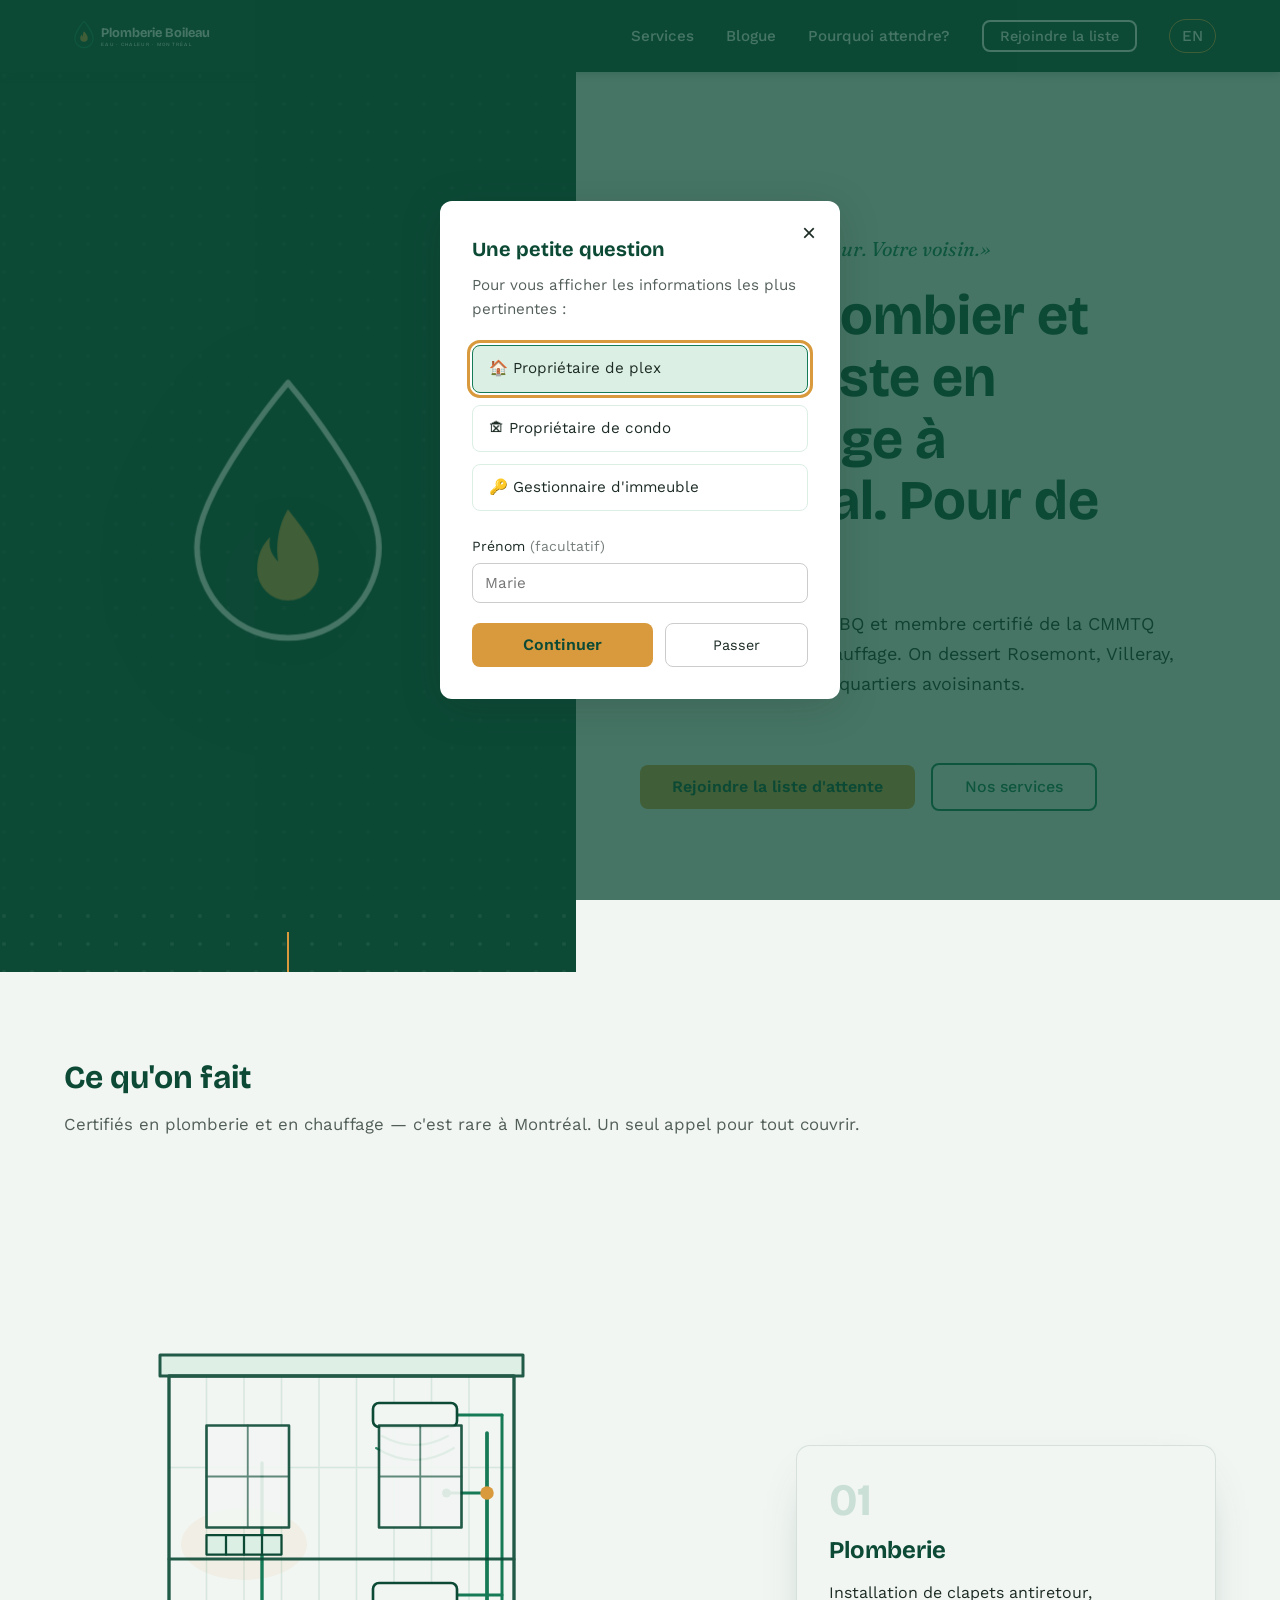
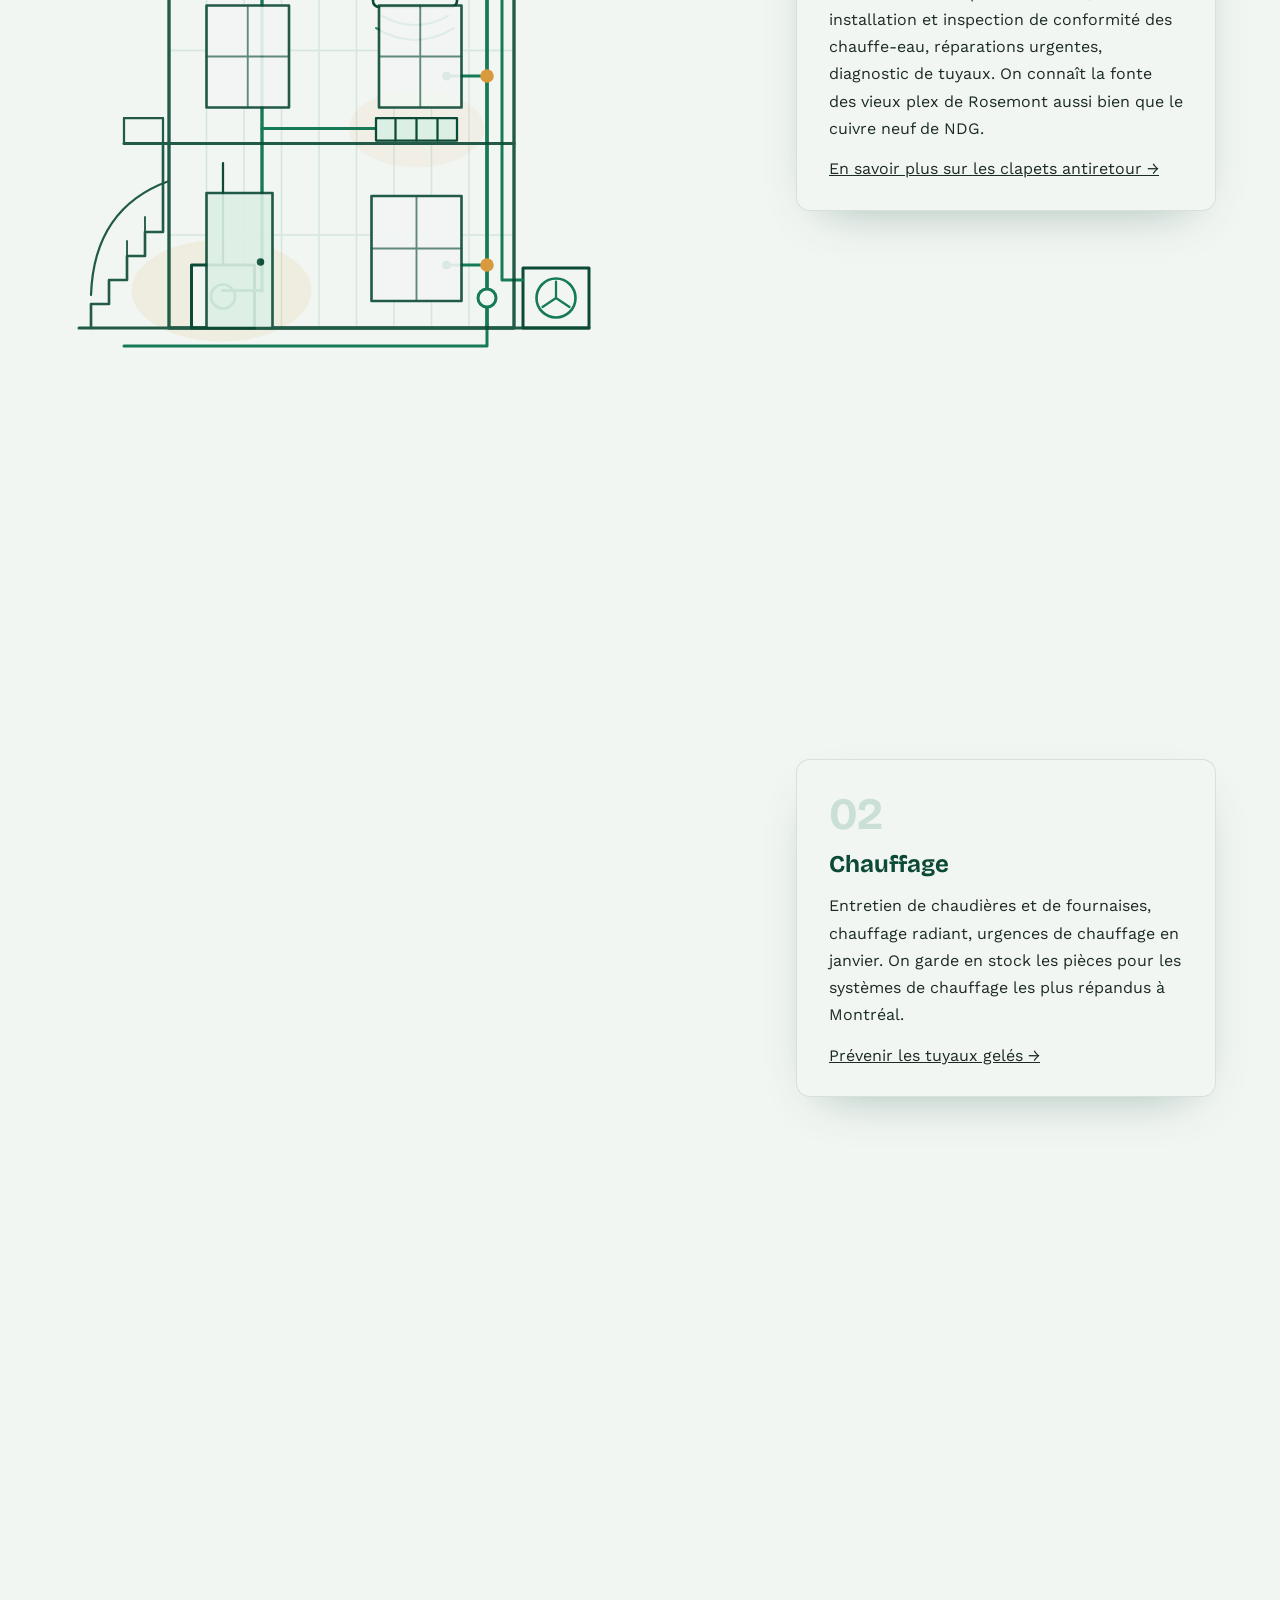
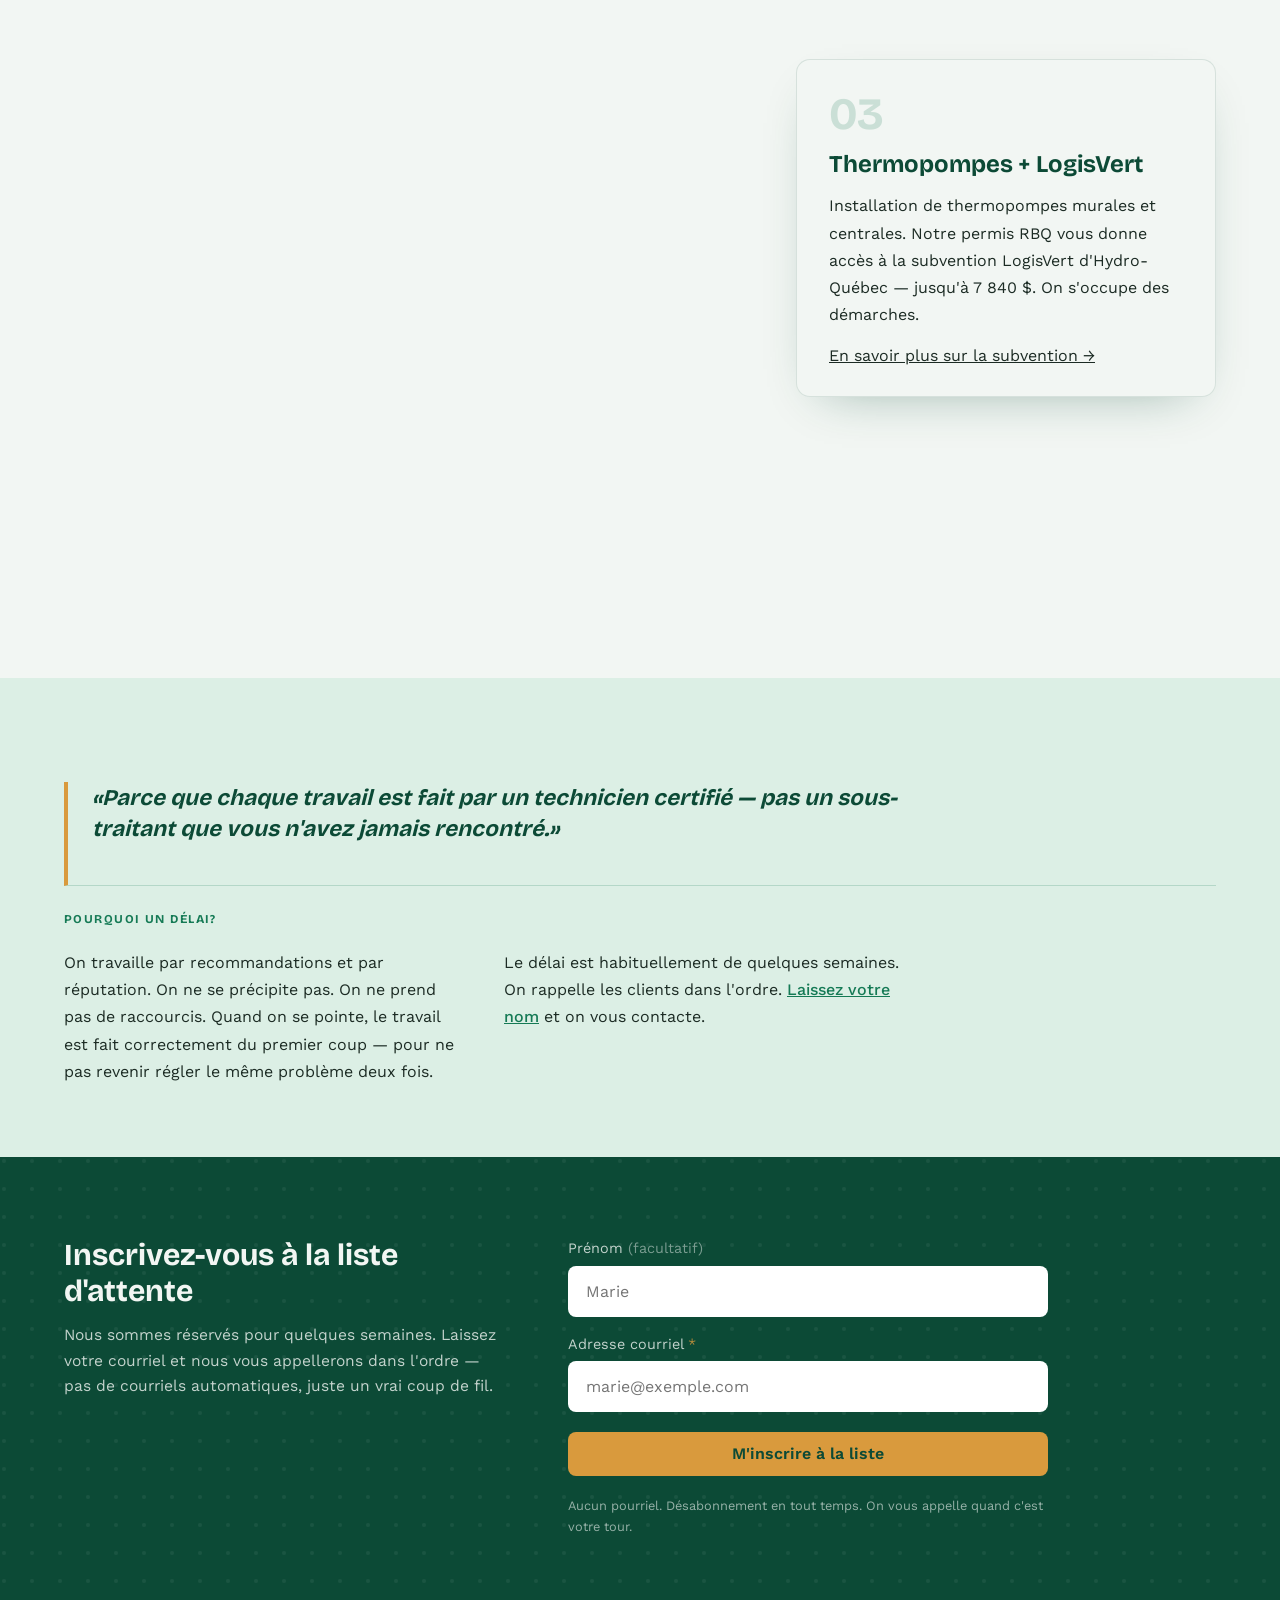
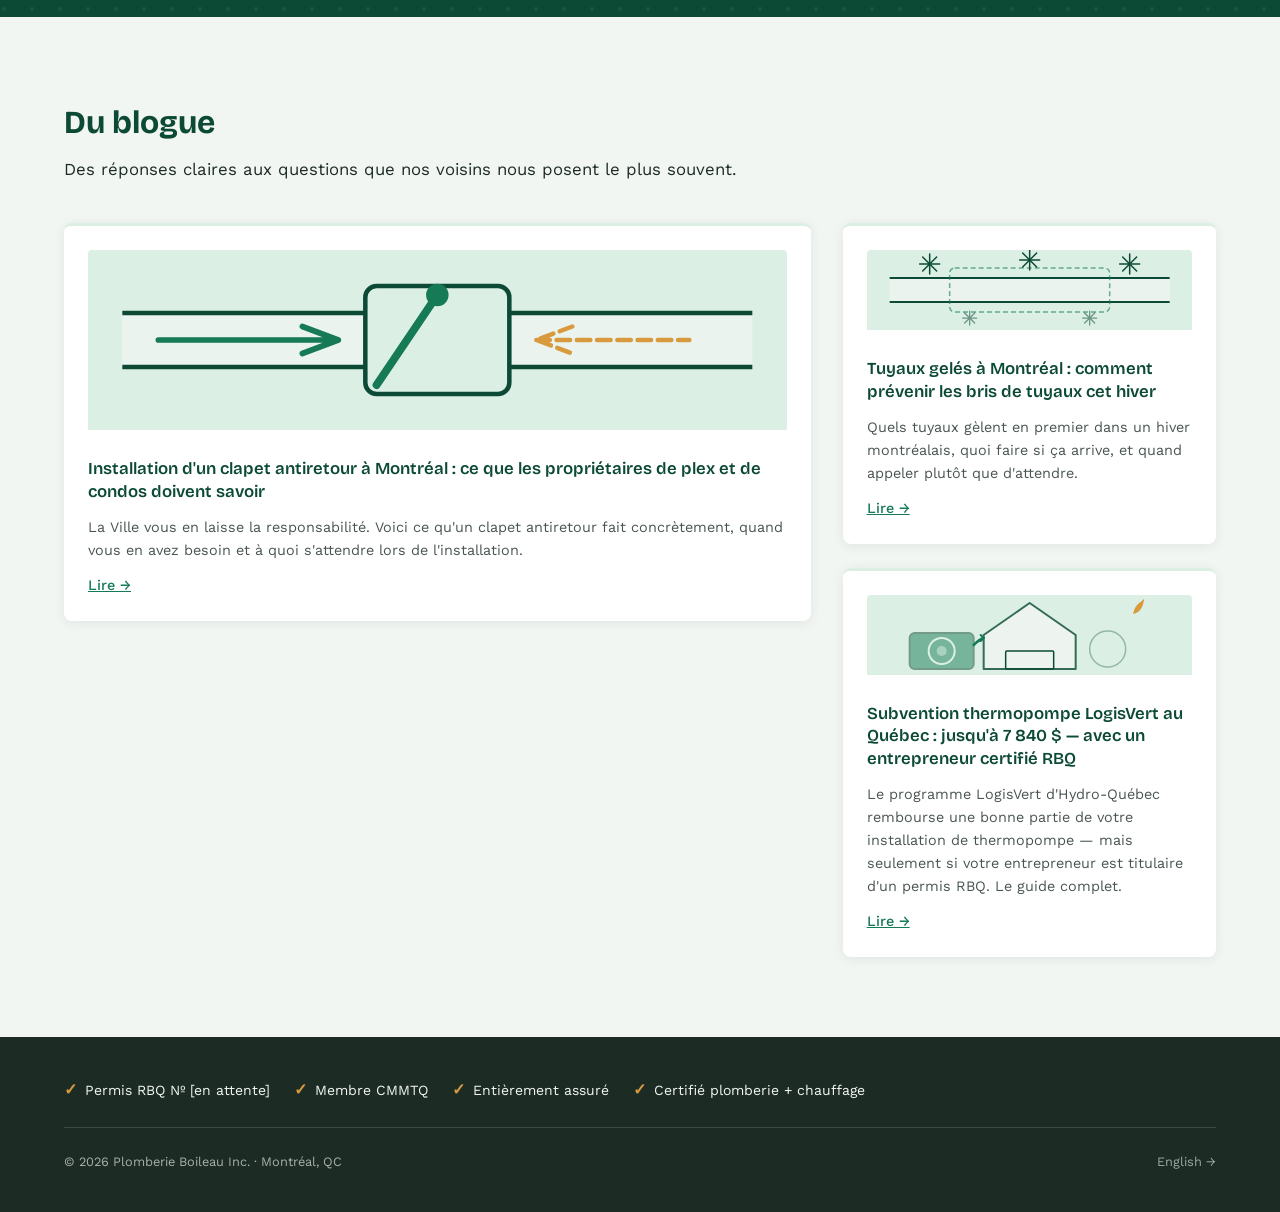
==== commit 67cd761e: "Add scroll-pinned blueprint scrollytelling to services section - House blueprint SVG with framing ov" ====
--- a/index.html
+++ b/index.html
@@ -124,85 +124,170 @@
 <!-- ============================================================
      SERVICES
      ============================================================ -->
-<section id="services" class="services-editorial" aria-labelledby="services-title">
-  <div class="container">
-    <div class="services-hdr reveal">
-      <h2 class="section-title" id="services-title">Ce qu'on fait</h2>
-      <p class="section-lead">Certifiés en plomberie et en chauffage — c'est rare à Montréal. Un seul appel pour tout couvrir.</p>
-    </div>
-    <div class="services-rail-wrap">
-
-      <article class="service-editorial service-editorial--01 reveal" data-service="plumbing">
-        <div class="service-editorial-inner">
-          <span class="service-num" aria-hidden="true">01</span>
-          <div class="service-content">
-            <h3>Plomberie</h3>
-            <p>Installation de clapets antiretour, installation et inspection de conformité des chauffe-eau, réparations urgentes, diagnostic de tuyaux. On connaît la fonte des vieux plex de Rosemont aussi bien que le cuivre neuf de NDG.</p>
-            <a href="/blogue/clapet-antiretour-refoulement-egout-montreal.html" class="card-link">En savoir plus sur les clapets antiretour &#8594;</a>
-          </div>
-          <div class="svc-illo" aria-hidden="true">
-  <svg viewBox="0 0 96 68" fill="none" xmlns="http://www.w3.org/2000/svg">
-    <rect x="6" y="28" width="84" height="12" rx="5" fill="#DCEFE5" stroke="#0C4A36" stroke-width="2"/>
-    <rect x="38" y="21" width="20" height="26" rx="3" fill="#F2F6F3" stroke="#0C4A36" stroke-width="2"/>
-    <line x1="48" y1="24" x2="41" y2="44" stroke="#157A55" stroke-width="2.5" stroke-linecap="round"/>
-    <circle cx="48" cy="24" r="2.5" fill="#157A55"/>
-    <path d="M14 34 L34 34 M28 30 L34 34 L28 38" stroke="#157A55" stroke-width="2" stroke-linecap="round" stroke-linejoin="round" fill="none"/>
-    <path d="M62 34 L80 34 M68 30 L62 34 L68 38" stroke="#D99A3D" stroke-width="1.75" stroke-dasharray="5 3" stroke-linecap="round" stroke-linejoin="round" fill="none"/>
-    <line x1="77" y1="27" x2="83" y2="33" stroke="#D99A3D" stroke-width="1.75" stroke-linecap="round"/>
-    <line x1="83" y1="27" x2="77" y2="33" stroke="#D99A3D" stroke-width="1.75" stroke-linecap="round"/>
-  </svg>
-</div>
+<section id="services" class="services-scrolly" aria-labelledby="services-title" data-active-stage="plumbing">
+  <div class="container services-hdr reveal">
+    <h2 class="section-title" id="services-title">Ce qu'on fait</h2>
+    <p class="section-lead">Certifiés en plomberie et en chauffage — c'est rare à Montréal. Un seul appel pour tout couvrir.</p>
+  </div>
+
+  <div class="scrolly-wrap">
+
+    <!-- Pinned plex blueprint — decorative; real content is in the panels below -->
+    <div class="scrolly-graphic" aria-hidden="true">
+      <div class="blueprint">
+        <svg viewBox="0 0 360 480" fill="none" xmlns="http://www.w3.org/2000/svg">
+
+          <!-- Framing / studs (faint, always) -->
+          <g class="bp-layer bp-framing" stroke="#157A55" stroke-width="1">
+            <line x1="95"  y1="72" x2="95"  y2="440"/>
+            <line x1="120" y1="72" x2="120" y2="440"/>
+            <line x1="145" y1="72" x2="145" y2="440"/>
+            <line x1="170" y1="72" x2="170" y2="440"/>
+            <line x1="195" y1="72" x2="195" y2="440"/>
+            <line x1="220" y1="72" x2="220" y2="440"/>
+            <line x1="245" y1="72" x2="245" y2="440"/>
+            <line x1="270" y1="72" x2="270" y2="440"/>
+            <line x1="70" y1="133" x2="300" y2="133"/>
+            <line x1="70" y1="255" x2="300" y2="255"/>
+            <line x1="70" y1="378" x2="300" y2="378"/>
+          </g>
+
+          <!-- PLUMBING: supply/drain stack + brass valve nodes -->
+          <g class="bp-layer bp-system bp-plumbing" stroke-linecap="round" stroke-linejoin="round">
+            <polyline points="282,438 282,452 40,452" stroke="#157A55" stroke-width="2" fill="none"/>
+            <line x1="282" y1="110" x2="282" y2="440" stroke="#157A55" stroke-width="2.5"/>
+            <line x1="282" y1="150" x2="255" y2="150" stroke="#157A55" stroke-width="2"/>
+            <line x1="282" y1="272" x2="255" y2="272" stroke="#157A55" stroke-width="2"/>
+            <line x1="282" y1="398" x2="255" y2="398" stroke="#157A55" stroke-width="2"/>
+            <circle cx="255" cy="150" r="3" fill="#157A55"/>
+            <circle cx="255" cy="272" r="3" fill="#157A55"/>
+            <circle cx="255" cy="398" r="3" fill="#157A55"/>
+            <circle cx="282" cy="420" r="6" fill="#F2F6F3" stroke="#157A55" stroke-width="2"/>
+            <!-- brass valve nodes only -->
+            <circle cx="282" cy="150" r="4.5" fill="#D99A3D"/>
+            <circle cx="282" cy="272" r="4.5" fill="#D99A3D"/>
+            <circle cx="282" cy="398" r="4.5" fill="#D99A3D"/>
+          </g>
+
+          <!-- HEATING: boiler, risers, radiators + soft warm glow -->
+          <g class="bp-layer bp-system bp-heating" stroke-linecap="round" stroke-linejoin="round">
+            <ellipse cx="105" cy="415" rx="60" ry="34" fill="#D99A3D" opacity="0.10"/>
+            <ellipse cx="235" cy="307" rx="45" ry="26" fill="#D99A3D" opacity="0.08"/>
+            <ellipse cx="120" cy="184" rx="42" ry="24" fill="#D99A3D" opacity="0.08"/>
+            <!-- boiler -->
+            <rect x="85" y="398" width="42" height="42" fill="#F2F6F3" stroke="#0C4A36" stroke-width="2"/>
+            <circle cx="106" cy="419" r="8" fill="none" stroke="#157A55" stroke-width="1.75"/>
+            <line x1="106" y1="398" x2="106" y2="330" stroke="#0C4A36" stroke-width="1.5"/>
+            <!-- supply riser + branches -->
+            <line x1="132" y1="415" x2="132" y2="130" stroke="#157A55" stroke-width="2.25"/>
+            <line x1="106" y1="415" x2="132" y2="415" stroke="#157A55" stroke-width="2"/>
+            <line x1="132" y1="307" x2="210" y2="307" stroke="#157A55" stroke-width="2"/>
+            <line x1="132" y1="184" x2="120" y2="184" stroke="#157A55" stroke-width="2"/>
+            <!-- radiators (ribbed) -->
+            <g stroke="#0C4A36" stroke-width="1.5">
+              <rect x="208" y="300" width="54" height="15" fill="#DCEFE5"/>
+              <line x1="221" y1="300" x2="221" y2="315"/>
+              <line x1="235" y1="300" x2="235" y2="315"/>
+              <line x1="249" y1="300" x2="249" y2="315"/>
+              <rect x="95" y="178" width="50" height="13" fill="#DCEFE5"/>
+              <line x1="108" y1="178" x2="108" y2="191"/>
+              <line x1="120" y1="178" x2="120" y2="191"/>
+              <line x1="132" y1="178" x2="132" y2="191"/>
+            </g>
+          </g>
+
+          <!-- HEAT PUMPS: outdoor unit, indoor heads, calm airflow (mint, no brass) -->
+          <g class="bp-layer bp-system bp-heatpump" stroke-linecap="round" stroke-linejoin="round">
+            <!-- outdoor condenser -->
+            <rect x="306" y="400" width="44" height="40" fill="#F2F6F3" stroke="#0C4A36" stroke-width="2"/>
+            <circle cx="328" cy="420" r="13" fill="none" stroke="#157A55" stroke-width="1.75"/>
+            <path d="M328 420 L328 409 M328 420 L337 426 M328 420 L319 426" stroke="#157A55" stroke-width="1.5"/>
+            <!-- line set -->
+            <polyline points="306,408 292,408 292,98" stroke="#157A55" stroke-width="2" fill="none"/>
+            <line x1="292" y1="218" x2="262" y2="218" stroke="#157A55" stroke-width="2"/>
+            <line x1="292" y1="98"  x2="262" y2="98"  stroke="#157A55" stroke-width="2"/>
+            <!-- indoor wall heads -->
+            <rect x="206" y="210" width="56" height="16" rx="4" fill="#F2F6F3" stroke="#0C4A36" stroke-width="1.75"/>
+            <rect x="206" y="90"  width="56" height="16" rx="4" fill="#F2F6F3" stroke="#0C4A36" stroke-width="1.75"/>
+            <!-- calm airflow arcs (mint) -->
+            <g stroke="#157A55" stroke-width="1.4" fill="none" opacity="0.85">
+              <path d="M212 232 Q234 244 256 232"/>
+              <path d="M208 240 Q234 256 260 240"/>
+              <path d="M212 112 Q234 124 256 112"/>
+              <path d="M208 120 Q234 136 260 120"/>
+            </g>
+          </g>
+
+          <!-- STRUCTURE: the plex shell, drawn on top so the outline stays crisp -->
+          <g class="bp-layer bp-structure" stroke="#0C4A36" stroke-linecap="round" stroke-linejoin="round" fill="none">
+            <line x1="10" y1="440" x2="350" y2="440" stroke-width="2"/>
+            <!-- cornice + facade -->
+            <rect x="64" y="58" width="242" height="14" fill="#DCEFE5" stroke-width="2"/>
+            <rect x="70" y="72" width="230" height="368" stroke-width="2.25"/>
+            <line x1="70" y1="194" x2="300" y2="194" stroke-width="2"/>
+            <line x1="70" y1="317" x2="300" y2="317" stroke-width="2"/>
+            <!-- windows (3rd / 2nd floors) -->
+            <g fill="#F2F6F3" stroke-width="1.75">
+              <rect x="95"  y="105" width="55" height="68"/>
+              <rect x="210" y="105" width="55" height="68"/>
+              <rect x="95"  y="225" width="55" height="68"/>
+              <rect x="210" y="225" width="55" height="68"/>
+              <rect x="205" y="352" width="60" height="70"/>
+            </g>
+            <g stroke-width="1.25" opacity="0.7">
+              <line x1="122.5" y1="105" x2="122.5" y2="173"/><line x1="95" y1="139" x2="150" y2="139"/>
+              <line x1="237.5" y1="105" x2="237.5" y2="173"/><line x1="210" y1="139" x2="265" y2="139"/>
+              <line x1="122.5" y1="225" x2="122.5" y2="293"/><line x1="95" y1="259" x2="150" y2="259"/>
+              <line x1="237.5" y1="225" x2="237.5" y2="293"/><line x1="210" y1="259" x2="265" y2="259"/>
+              <line x1="235" y1="352" x2="235" y2="422"/><line x1="205" y1="387" x2="265" y2="387"/>
+            </g>
+            <!-- ground-floor door -->
+            <rect x="95" y="350" width="44" height="90" fill="#DCEFE5" stroke-width="1.75"/>
+            <circle cx="131" cy="396" r="2.5" fill="#0C4A36" stroke="none"/>
+            <!-- exterior staircase to 2nd-floor landing (Montreal escalier) -->
+            <g stroke-width="1.75">
+              <polyline points="18,440 18,424 30,424 30,408 42,408 42,392 54,392 54,376 66,376 66,317"/>
+              <line x1="40" y1="317" x2="70" y2="317" stroke-width="2"/>
+              <path d="M18 418 Q20 360 70 342" stroke-width="1.5"/>
+              <line x1="42" y1="396" x2="42" y2="382" stroke-width="1.25"/>
+              <line x1="54" y1="380" x2="54" y2="366" stroke-width="1.25"/>
+              <line x1="40" y1="317" x2="40" y2="300" stroke-width="1.5"/>
+              <line x1="66" y1="317" x2="66" y2="300" stroke-width="1.5"/>
+              <line x1="40" y1="300" x2="66" y2="300" stroke-width="1.5"/>
+            </g>
+          </g>
+
+        </svg>
+      </div>
+    </div>
+
+    <!-- Real, keyboard-accessible content — drives the stages -->
+    <div class="scrolly-panels">
+
+      <article class="scrolly-panel" data-stage="plumbing" data-service="plumbing">
+        <div class="scrolly-card">
+          <span class="scrolly-num" aria-hidden="true">01</span>
+          <h3>Plomberie</h3>
+          <p>Installation de clapets antiretour, installation et inspection de conformité des chauffe-eau, réparations urgentes, diagnostic de tuyaux. On connaît la fonte des vieux plex de Rosemont aussi bien que le cuivre neuf de NDG.</p>
+          <a href="/blogue/clapet-antiretour-refoulement-egout-montreal.html" class="card-link">En savoir plus sur les clapets antiretour &#8594;</a>
         </div>
       </article>
 
-      <div class="service-branch-rule reveal" aria-hidden="true"><div class="pipe-rule-bar"></div></div>
-
-      <article class="service-editorial service-editorial--02 reveal" data-service="heating">
-        <div class="service-editorial-inner">
-          <span class="service-num" aria-hidden="true">02</span>
-          <div class="service-content">
-            <h3>Chauffage</h3>
-            <p>Entretien de chaudières et de fournaises, chauffage radiant, urgences de chauffage en janvier. On garde en stock les pièces pour les systèmes de chauffage les plus répandus à Montréal.</p>
-            <a href="/blogue/tuyaux-geles-hiver-montreal.html" class="card-link">Prévenir les tuyaux gelés &#8594;</a>
-          </div>
-          <div class="svc-illo" aria-hidden="true">
-  <svg viewBox="0 0 96 68" fill="none" xmlns="http://www.w3.org/2000/svg">
-    <rect x="16" y="30" width="10" height="28" rx="4" fill="#DCEFE5" stroke="#0C4A36" stroke-width="1.75"/>
-    <rect x="30" y="30" width="10" height="28" rx="4" fill="#DCEFE5" stroke="#0C4A36" stroke-width="1.75"/>
-    <rect x="44" y="30" width="10" height="28" rx="4" fill="#DCEFE5" stroke="#0C4A36" stroke-width="1.75"/>
-    <rect x="58" y="30" width="10" height="28" rx="4" fill="#DCEFE5" stroke="#0C4A36" stroke-width="1.75"/>
-    <rect x="14" y="55" width="56" height="7" rx="3" fill="#0C4A36"/>
-    <rect x="14" y="26" width="56" height="5" rx="2.5" fill="#157A55" opacity="0.4"/>
-    <path d="M20 20 C23 17 26 17 29 20 C32 23 35 23 38 20" stroke="#D99A3D" stroke-width="2" stroke-linecap="round" fill="none"/>
-    <path d="M46 20 C49 17 52 17 55 20 C58 23 61 23 64 20" stroke="#D99A3D" stroke-width="2" stroke-linecap="round" fill="none"/>
-  </svg>
-</div>
+      <article class="scrolly-panel" data-stage="heating" data-service="heating">
+        <div class="scrolly-card">
+          <span class="scrolly-num" aria-hidden="true">02</span>
+          <h3>Chauffage</h3>
+          <p>Entretien de chaudières et de fournaises, chauffage radiant, urgences de chauffage en janvier. On garde en stock les pièces pour les systèmes de chauffage les plus répandus à Montréal.</p>
+          <a href="/blogue/tuyaux-geles-hiver-montreal.html" class="card-link">Prévenir les tuyaux gelés &#8594;</a>
         </div>
       </article>
 
-      <div class="service-branch-rule reveal" aria-hidden="true"><div class="pipe-rule-bar"></div></div>
-
-      <article class="service-editorial service-editorial--03 reveal" data-service="heatpump">
-        <div class="service-editorial-inner">
-          <span class="service-num" aria-hidden="true">03</span>
-          <div class="service-content">
-            <h3>Thermopompes + LogisVert</h3>
-            <p>Installation de thermopompes murales et centrales. Notre permis RBQ vous donne accès à la subvention LogisVert d'Hydro-Québec — jusqu'à 7 840 $. On s'occupe des démarches.</p>
-            <a href="/blogue/rabais-thermopompe-logisvert-quebec.html" class="card-link">En savoir plus sur la subvention &#8594;</a>
-          </div>
-          <div class="svc-illo" aria-hidden="true">
-  <svg viewBox="0 0 96 68" fill="none" xmlns="http://www.w3.org/2000/svg">
-    <polygon points="56,8 76,28 76,62 36,62 36,28" fill="#DCEFE5" stroke="#0C4A36" stroke-width="1.75" stroke-linejoin="round"/>
-    <rect x="46" y="48" width="20" height="14" rx="1" fill="none" stroke="#0C4A36" stroke-width="1.5"/>
-    <rect x="4" y="36" width="28" height="24" rx="4" fill="#157A55" opacity="0.55" stroke="#0C4A36" stroke-width="1.75"/>
-    <circle cx="18" cy="48" r="8" stroke="#DCEFE5" stroke-width="1.5" fill="none"/>
-    <circle cx="18" cy="48" r="3" fill="#DCEFE5" opacity="0.6"/>
-    <path d="M32 44 C34 42 35 40 36 39" stroke="#157A55" stroke-width="2" stroke-linecap="round" fill="none"/>
-    <path d="M33.5 37 L36 39 L34 41.5" stroke="#157A55" stroke-width="1.75" stroke-linecap="round" stroke-linejoin="round" fill="none"/>
-    <path d="M80 14 C80 8 87 4 87 4 C87 12 81 16 80 14 Z" fill="#D99A3D"/>
-    <line x1="80" y1="14" x2="87" y2="4" stroke="#D99A3D" stroke-width="1.25" stroke-linecap="round"/>
-  </svg>
-</div>
+      <article class="scrolly-panel" data-stage="heatpump" data-service="heatpump">
+        <div class="scrolly-card">
+          <span class="scrolly-num" aria-hidden="true">03</span>
+          <h3>Thermopompes + LogisVert</h3>
+          <p>Installation de thermopompes murales et centrales. Notre permis RBQ vous donne accès à la subvention LogisVert d'Hydro-Québec — jusqu'à 7 840 $. On s'occupe des démarches.</p>
+          <a href="/blogue/rabais-thermopompe-logisvert-quebec.html" class="card-link">En savoir plus sur la subvention &#8594;</a>
         </div>
       </article>
 
--- a/css/main.css
+++ b/css/main.css
@@ -1135,127 +1135,137 @@
 }
 
 /* SERVICES: editorial cascade list with pipe rail */
-#services.services-editorial { padding: 5rem 0; }
-
-.services-hdr { margin-bottom: 3rem; }
-
-.services-rail-wrap {
+/* ============================================================
+   SERVICES — Blueprint scrollytelling
+   A Montreal-plex line drawing pins to the viewport (CSS sticky)
+   while three content panels scroll past. IntersectionObserver
+   (no scroll listeners) sets data-active-stage; only opacity is
+   animated (GPU-composited). Reduced-motion falls back to a plain
+   stacked layout further down this file.
+   ============================================================ */
+#services.services-scrolly { padding: 5rem 0 0; }
+
+.services-scrolly .services-hdr { margin-bottom: 1rem; }
+
+/* The pinned graphic and the scrolling panels share one scroll
+   range: the panels are pulled up over the sticky graphic. */
+.scrolly-wrap { position: relative; }
+
+.scrolly-graphic {
+  position: sticky;
+  top: 0;
+  height: 100vh;
+  height: 100svh;
+  display: flex;
+  align-items: center;
+  justify-content: flex-start;
+  padding-left: max(5vw, 1.5rem);
+  pointer-events: none;
+  z-index: 0;
+}
+
+.blueprint {
+  width: min(46vw, 540px);
+  max-height: 86vh;
+}
+
+.blueprint svg {
+  width: 100%;
+  height: auto;
+  max-height: 86vh;
+  display: block;
+}
+
+.scrolly-panels {
   position: relative;
-  padding-left: 2.5rem;
-}
-
-/* Vertical pipe spine — spruce at low opacity */
-.services-rail-wrap::before {
-  content: '';
-  position: absolute;
-  left: 0.65rem;
-  top: 0.75rem;
-  bottom: 0.75rem;
-  width: 2px;
-  background: var(--spruce);
-  opacity: 0.2;
-}
-
-.service-editorial {
-  position: relative;
-  padding: 2rem 0;
-}
-
-/* Subtle cascade: each entry branches slightly further right */
-.service-editorial--01 { margin-left: 0; }
-.service-editorial--02 { margin-left: 2.5rem; }
-.service-editorial--03 { margin-left: 5rem; }
-
-/* Brass valve node at each pipe junction */
-.service-editorial::before {
-  content: '';
-  position: absolute;
-  left: -2.65rem;
-  top: 2.85rem;
-  width: 10px;
-  height: 10px;
-  border-radius: 50%;
-  background: var(--brass);
-  box-shadow: 0 0 0 3px var(--ice), 0 0 0 5px rgba(217, 154, 61, 0.25);
-}
-
-/* num | content | illo */
-.service-editorial-inner {
-  display: grid;
-  grid-template-columns: 3.5rem 1fr auto;
-  gap: 0 2rem;
-  align-items: start;
-}
-
-/* Watermark numeral: spruce at very low opacity, sits behind heading */
-.service-num {
+  margin-top: -100vh;
+  margin-top: -100svh;
+  z-index: 1;
+}
+
+.scrolly-panel {
+  min-height: 100vh;
+  min-height: 100svh;
+  display: flex;
+  align-items: center;
+  justify-content: flex-end;
+  padding: 0 max(5vw, 1.5rem);
+  transition: opacity 0.5s ease;
+}
+
+/* Inactive panels recede so the active one reads clearly */
+.services-scrolly[data-active-stage="plumbing"] .scrolly-panel:not([data-stage="plumbing"]),
+.services-scrolly[data-active-stage="heating"]  .scrolly-panel:not([data-stage="heating"]),
+.services-scrolly[data-active-stage="heatpump"] .scrolly-panel:not([data-stage="heatpump"]) {
+  opacity: 0.32;
+}
+
+.scrolly-card {
+  width: min(420px, 42vw);
+  background: var(--ice);
+  border: 1px solid rgba(12, 74, 54, 0.12);
+  border-radius: 14px;
+  padding: 2rem 2rem 1.75rem;
+  box-shadow: 0 18px 50px -28px rgba(12, 74, 54, 0.45);
+}
+
+.scrolly-num {
+  display: block;
   font-family: var(--font-display);
   font-weight: 700;
-  font-size: clamp(2.25rem, 4.5vw, 3.75rem);
+  font-size: clamp(2rem, 3.5vw, 3rem);
   line-height: 1;
   color: rgba(21, 122, 85, 0.18);
+  letter-spacing: -0.02em;
   user-select: none;
-  letter-spacing: -0.02em;
-  margin-top: -0.1rem;
-}
-
-.service-editorial .service-content h3 {
+  margin-bottom: 0.5rem;
+}
+
+.scrolly-card h3 {
   font-family: var(--font-display);
   font-weight: 700;
-  font-size: clamp(1.1rem, 1.8vw, 1.35rem);
+  font-size: clamp(1.2rem, 2vw, 1.5rem);
   color: var(--deep-spruce);
-  margin-bottom: 0.5rem;
-  margin-top: 0.05rem;
-}
-
-.service-editorial .service-content p {
+  margin-bottom: 0.6rem;
+}
+
+.scrolly-card p {
   line-height: 1.7;
   color: var(--ink);
-  margin-bottom: 0.75rem;
-}
-
-/* Branch rule between services — reuses pipe-rule visual system */
-.service-branch-rule {
-  display: flex;
-  align-items: center;
-  overflow: hidden;
-}
-
-.service-branch-rule::before,
-.service-branch-rule::after {
-  content: '';
-  display: block;
-  width: 8px;
-  height: 8px;
-  border-radius: 50%;
-  background: var(--brass);
-  flex-shrink: 0;
-}
-
-.service-branch-rule .pipe-rule-bar {
-  flex: 1;
-  height: 3px;
-  background: var(--brass);
-  transform: scaleX(0);
-  transform-origin: center;
-  transition: transform 0.7s cubic-bezier(0.4, 0, 0.2, 1);
-}
-
-.service-branch-rule.reveal { opacity: 1; transform: none; }
-.service-branch-rule.reveal.visible .pipe-rule-bar { transform: scaleX(1); }
-
-@media (max-width: 767px) {
-  .services-rail-wrap { padding-left: 2rem; }
-  .service-editorial--01,
-  .service-editorial--02,
-  .service-editorial--03 { margin-left: 0; }
-  .service-editorial::before { left: -2.1rem; }
-  .service-editorial-inner {
-    grid-template-columns: 2.75rem 1fr;
-    gap: 0 0.75rem;
-  }
-  .service-editorial-inner > .svc-illo { display: none; }
-  .service-num { font-size: 2rem; }
+  margin-bottom: 0.9rem;
+}
+
+/* ---- Blueprint SVG layers ---- */
+.bp-layer { transition: opacity 0.7s ease; }
+.bp-structure { opacity: 0.9; }
+.bp-framing { opacity: 0.12; }
+.bp-system { opacity: 0.1; }
+
+.services-scrolly[data-active-stage="plumbing"] .bp-plumbing,
+.services-scrolly[data-active-stage="heating"]  .bp-heating,
+.services-scrolly[data-active-stage="heatpump"] .bp-heatpump {
+  opacity: 1;
+}
+
+/* Mobile: graphic pinned to the top band, card sits below it */
+@media (max-width: 900px) {
+  .scrolly-graphic {
+    align-items: flex-start;
+    justify-content: center;
+    padding-left: 0;
+    padding-top: 6vh;
+  }
+  .blueprint {
+    width: min(72vw, 340px);
+    max-height: 44vh;
+  }
+  .blueprint svg { max-height: 44vh; }
+  .scrolly-panel {
+    align-items: flex-end;
+    justify-content: center;
+    padding: 0 1.25rem 6vh;
+  }
+  .scrolly-card { width: min(460px, 92vw); }
 }
 
 /* WHY WAIT: Fraunces pull-quote editorial treatment */
@@ -1426,4 +1436,23 @@
     transform: scaleX(1);
     transition: none;
   }
-}
+
+  /* Services blueprint — no pinning, no scroll animation.
+     Fall back to a plain stacked layout; the decorative SVG is
+     dropped and the three service cards stack in source order. */
+  .scrolly-graphic { display: none; }
+  .scrolly-panels { margin-top: 0; }
+  .scrolly-panel {
+    min-height: auto;
+    display: block;
+    padding: 1.25rem 0;
+    opacity: 1 !important;
+    transition: none;
+  }
+  .scrolly-card {
+    width: 100%;
+    max-width: 640px;
+    margin: 0 auto;
+  }
+  .bp-layer { transition: none; }
+}
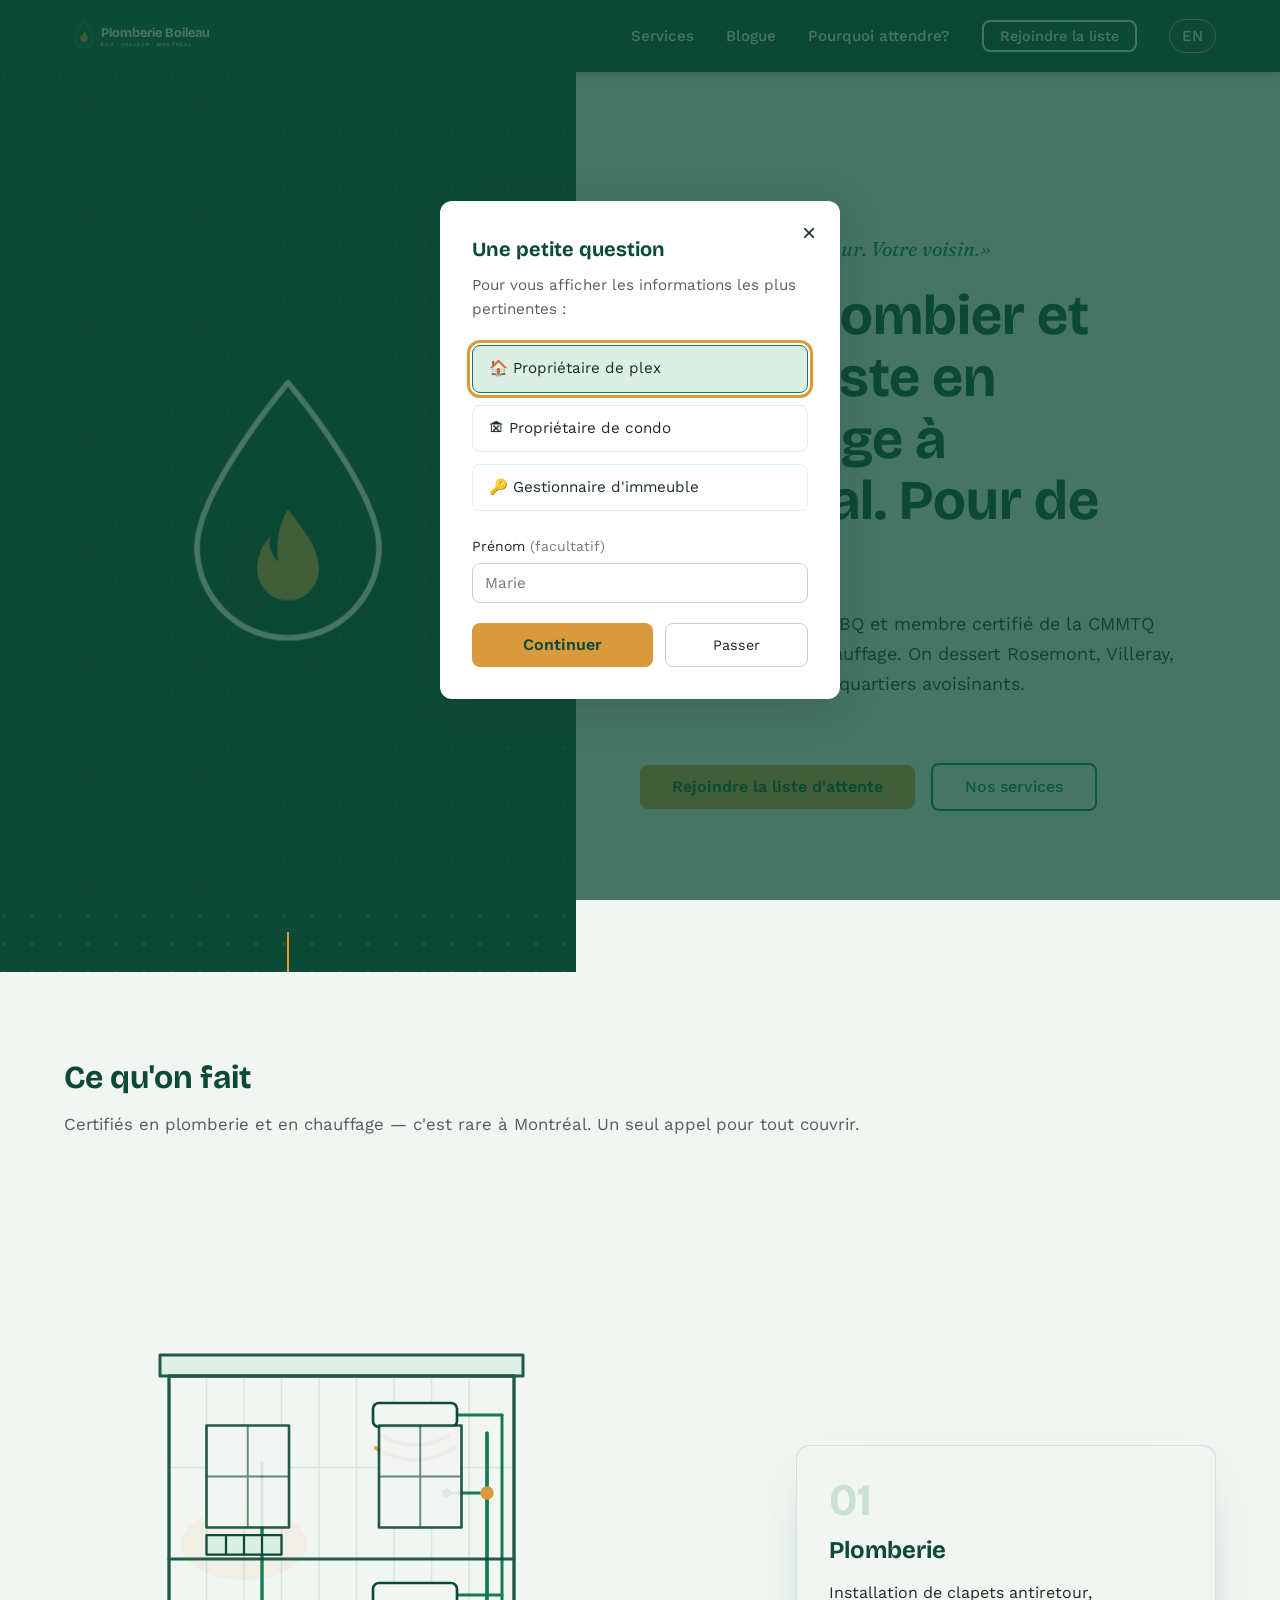
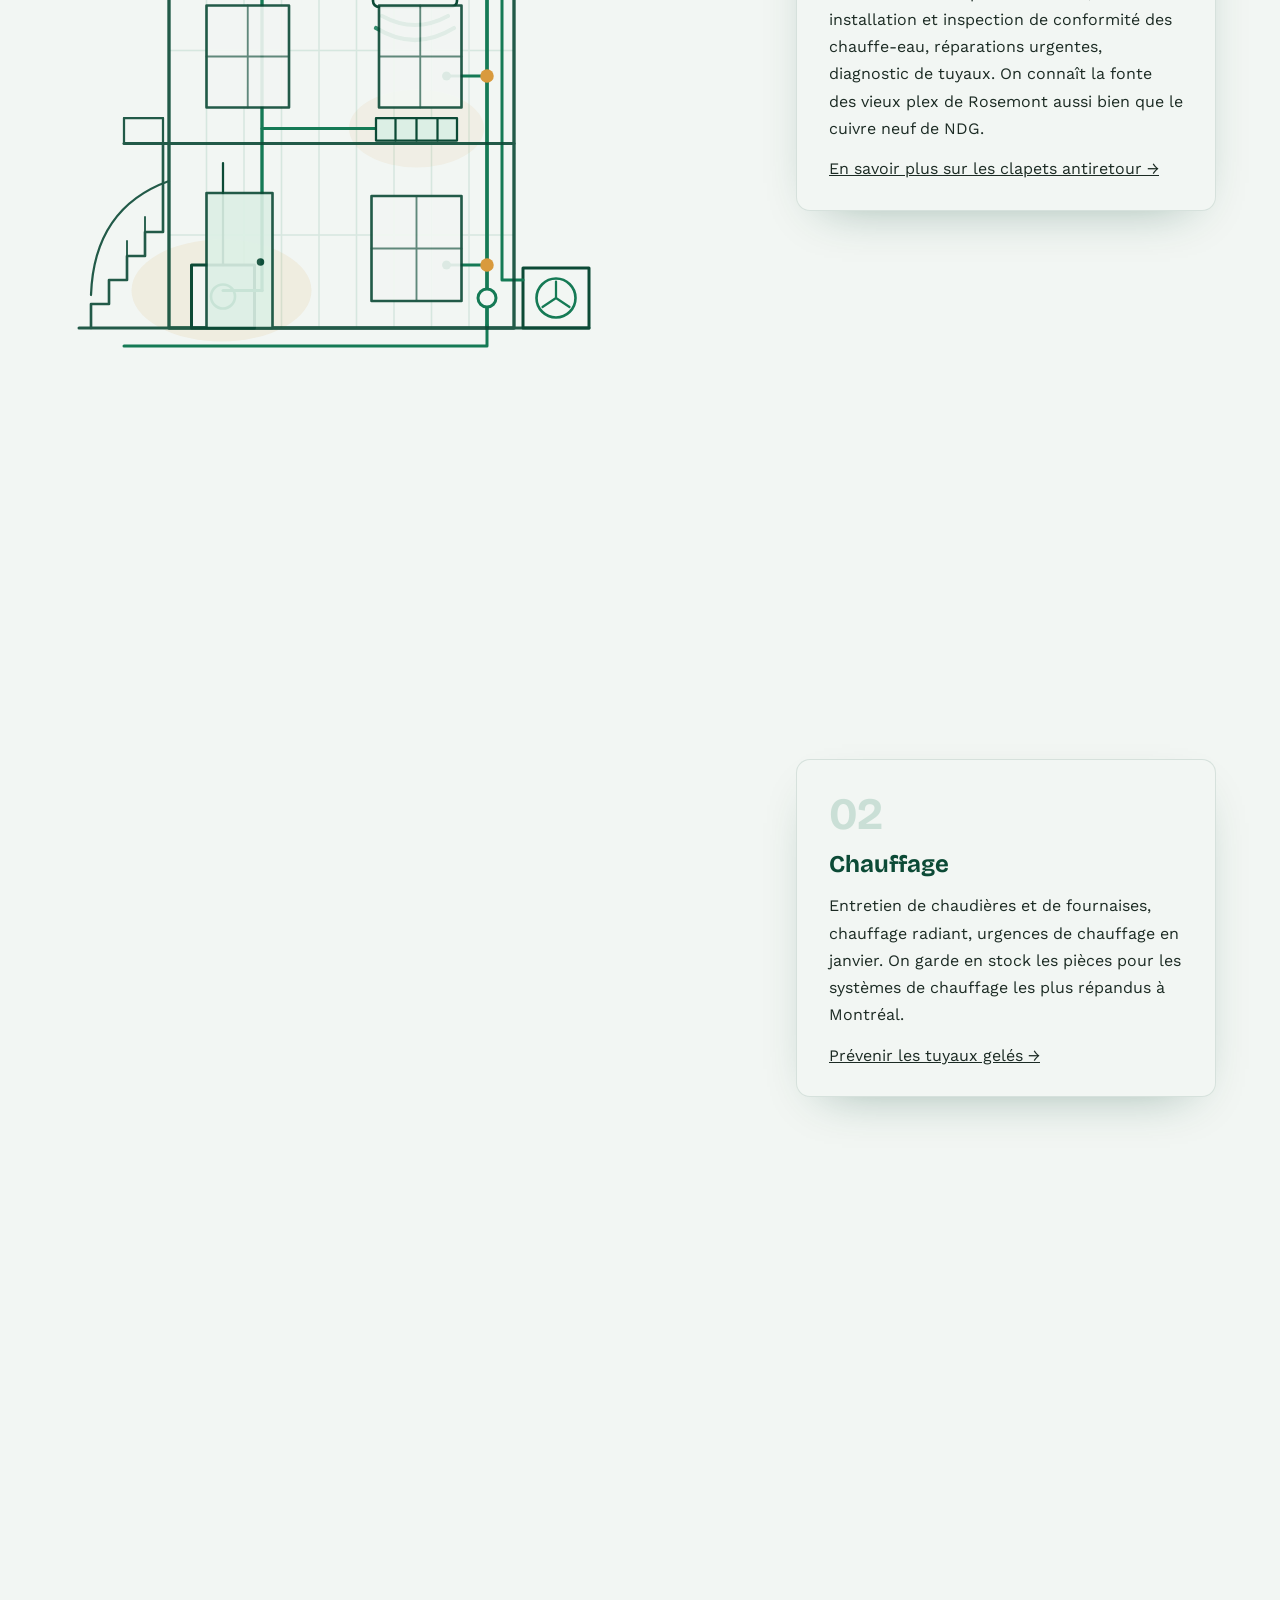
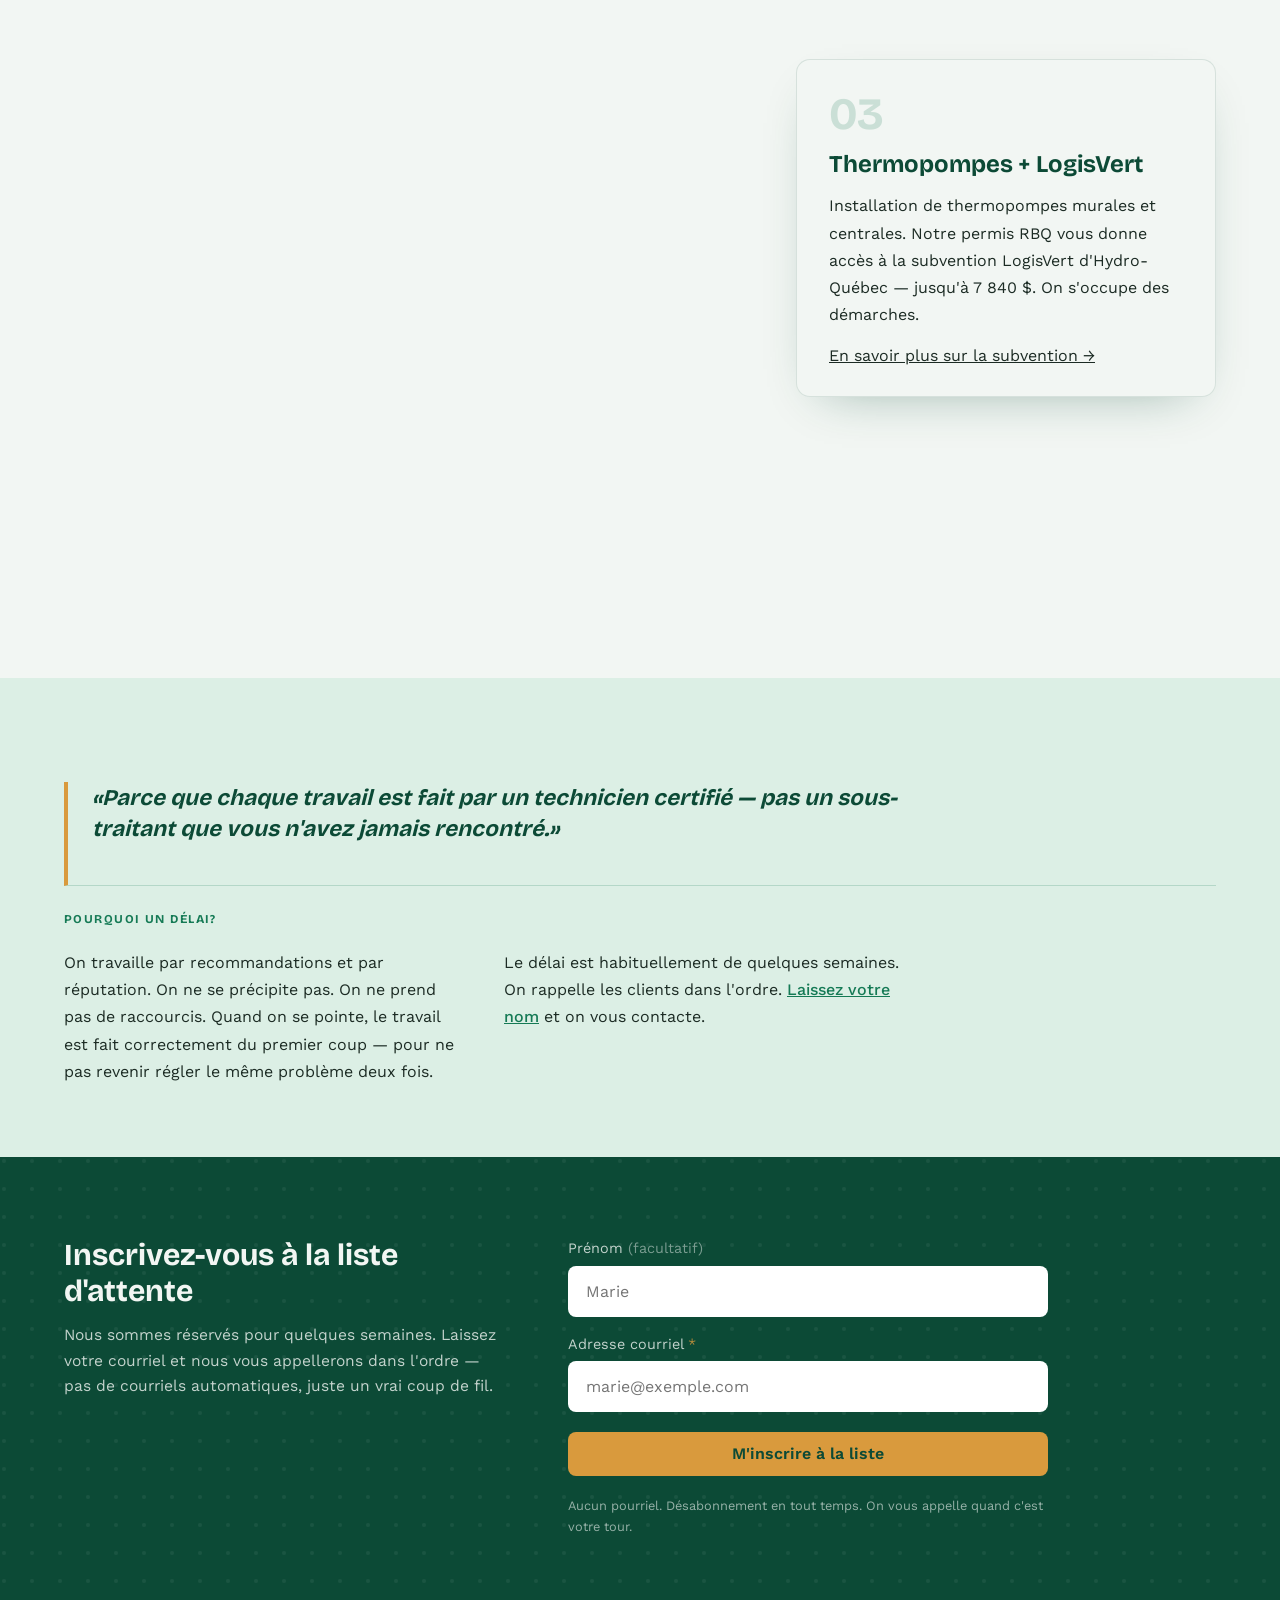
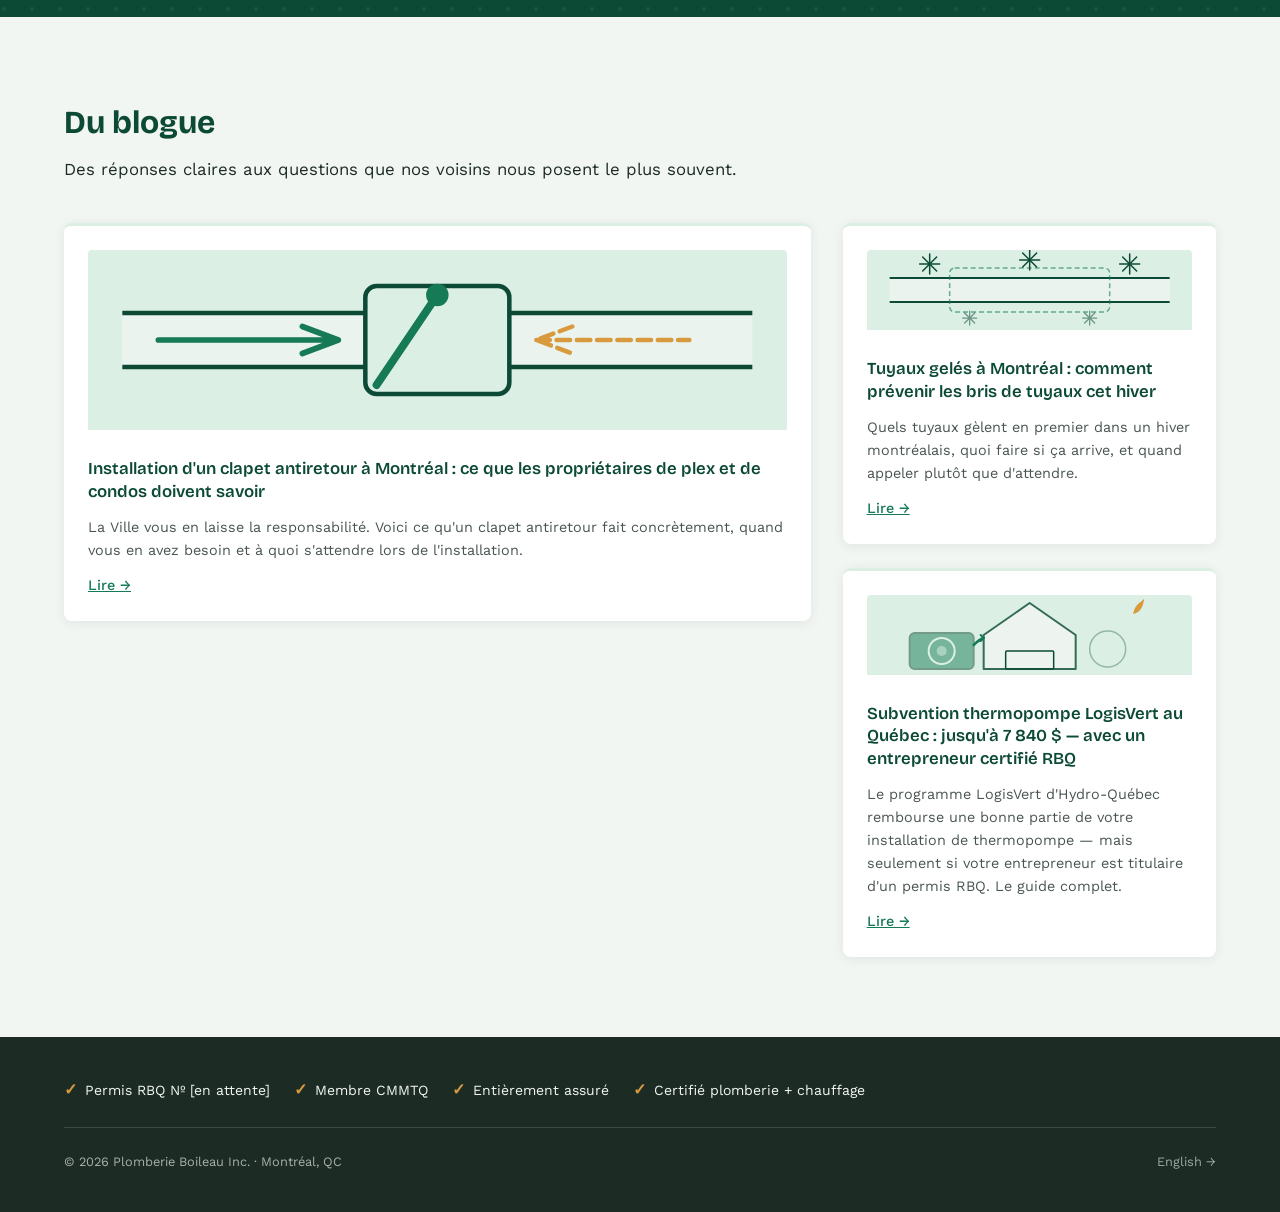
==== commit 35c89d6f: "Strengthen blueprint system color contrast between stages • Active system dominates with full opacit" ====
--- a/index.html
+++ b/index.html
@@ -154,37 +154,37 @@
 
           <!-- PLUMBING: supply/drain stack + brass valve nodes -->
           <g class="bp-layer bp-system bp-plumbing" stroke-linecap="round" stroke-linejoin="round">
-            <polyline points="282,438 282,452 40,452" stroke="#157A55" stroke-width="2" fill="none"/>
-            <line x1="282" y1="110" x2="282" y2="440" stroke="#157A55" stroke-width="2.5"/>
-            <line x1="282" y1="150" x2="255" y2="150" stroke="#157A55" stroke-width="2"/>
-            <line x1="282" y1="272" x2="255" y2="272" stroke="#157A55" stroke-width="2"/>
-            <line x1="282" y1="398" x2="255" y2="398" stroke="#157A55" stroke-width="2"/>
+            <polyline class="bp-pipe" points="282,438 282,452 40,452" stroke="#157A55" stroke-width="2" fill="none"/>
+            <line class="bp-pipe" x1="282" y1="110" x2="282" y2="440" stroke="#157A55" stroke-width="2.5"/>
+            <line class="bp-pipe" x1="282" y1="150" x2="255" y2="150" stroke="#157A55" stroke-width="2"/>
+            <line class="bp-pipe" x1="282" y1="272" x2="255" y2="272" stroke="#157A55" stroke-width="2"/>
+            <line class="bp-pipe" x1="282" y1="398" x2="255" y2="398" stroke="#157A55" stroke-width="2"/>
             <circle cx="255" cy="150" r="3" fill="#157A55"/>
             <circle cx="255" cy="272" r="3" fill="#157A55"/>
             <circle cx="255" cy="398" r="3" fill="#157A55"/>
             <circle cx="282" cy="420" r="6" fill="#F2F6F3" stroke="#157A55" stroke-width="2"/>
             <!-- brass valve nodes only -->
-            <circle cx="282" cy="150" r="4.5" fill="#D99A3D"/>
-            <circle cx="282" cy="272" r="4.5" fill="#D99A3D"/>
-            <circle cx="282" cy="398" r="4.5" fill="#D99A3D"/>
+            <circle class="bp-node" cx="282" cy="150" r="4.5" fill="#D99A3D"/>
+            <circle class="bp-node" cx="282" cy="272" r="4.5" fill="#D99A3D"/>
+            <circle class="bp-node" cx="282" cy="398" r="4.5" fill="#D99A3D"/>
           </g>
 
           <!-- HEATING: boiler, risers, radiators + soft warm glow -->
           <g class="bp-layer bp-system bp-heating" stroke-linecap="round" stroke-linejoin="round">
-            <ellipse cx="105" cy="415" rx="60" ry="34" fill="#D99A3D" opacity="0.10"/>
-            <ellipse cx="235" cy="307" rx="45" ry="26" fill="#D99A3D" opacity="0.08"/>
-            <ellipse cx="120" cy="184" rx="42" ry="24" fill="#D99A3D" opacity="0.08"/>
+            <ellipse class="bp-warm-glow" cx="105" cy="415" rx="60" ry="34" fill="#D99A3D" opacity="0.10"/>
+            <ellipse class="bp-warm-glow" cx="235" cy="307" rx="45" ry="26" fill="#D99A3D" opacity="0.08"/>
+            <ellipse class="bp-warm-glow" cx="120" cy="184" rx="42" ry="24" fill="#D99A3D" opacity="0.08"/>
             <!-- boiler -->
             <rect x="85" y="398" width="42" height="42" fill="#F2F6F3" stroke="#0C4A36" stroke-width="2"/>
             <circle cx="106" cy="419" r="8" fill="none" stroke="#157A55" stroke-width="1.75"/>
-            <line x1="106" y1="398" x2="106" y2="330" stroke="#0C4A36" stroke-width="1.5"/>
+            <line class="bp-heat-flow" x1="106" y1="398" x2="106" y2="330" stroke="#0C4A36" stroke-width="1.5"/>
             <!-- supply riser + branches -->
-            <line x1="132" y1="415" x2="132" y2="130" stroke="#157A55" stroke-width="2.25"/>
-            <line x1="106" y1="415" x2="132" y2="415" stroke="#157A55" stroke-width="2"/>
-            <line x1="132" y1="307" x2="210" y2="307" stroke="#157A55" stroke-width="2"/>
-            <line x1="132" y1="184" x2="120" y2="184" stroke="#157A55" stroke-width="2"/>
+            <line class="bp-heat-flow" x1="132" y1="415" x2="132" y2="130" stroke="#157A55" stroke-width="2.25"/>
+            <line class="bp-heat-flow" x1="106" y1="415" x2="132" y2="415" stroke="#157A55" stroke-width="2"/>
+            <line class="bp-heat-flow" x1="132" y1="307" x2="210" y2="307" stroke="#157A55" stroke-width="2"/>
+            <line class="bp-heat-flow" x1="132" y1="184" x2="120" y2="184" stroke="#157A55" stroke-width="2"/>
             <!-- radiators (ribbed) -->
-            <g stroke="#0C4A36" stroke-width="1.5">
+            <g class="bp-radiator" stroke="#0C4A36" stroke-width="1.5">
               <rect x="208" y="300" width="54" height="15" fill="#DCEFE5"/>
               <line x1="221" y1="300" x2="221" y2="315"/>
               <line x1="235" y1="300" x2="235" y2="315"/>
@@ -209,12 +209,12 @@
             <!-- indoor wall heads -->
             <rect x="206" y="210" width="56" height="16" rx="4" fill="#F2F6F3" stroke="#0C4A36" stroke-width="1.75"/>
             <rect x="206" y="90"  width="56" height="16" rx="4" fill="#F2F6F3" stroke="#0C4A36" stroke-width="1.75"/>
-            <!-- calm airflow arcs (mint) -->
+            <!-- airflow arcs: warm at one head, cool at the other → "does both" -->
             <g stroke="#157A55" stroke-width="1.4" fill="none" opacity="0.85">
-              <path d="M212 232 Q234 244 256 232"/>
-              <path d="M208 240 Q234 256 260 240"/>
-              <path d="M212 112 Q234 124 256 112"/>
-              <path d="M208 120 Q234 136 260 120"/>
+              <path class="bp-air-cool" d="M212 232 Q234 244 256 232"/>
+              <path class="bp-air-cool" d="M208 240 Q234 256 260 240"/>
+              <path class="bp-air-warm" d="M212 112 Q234 124 256 112"/>
+              <path class="bp-air-warm" d="M208 120 Q234 136 260 120"/>
             </g>
           </g>
 
--- a/css/main.css
+++ b/css/main.css
@@ -1235,15 +1235,67 @@
   margin-bottom: 0.9rem;
 }
 
-/* ---- Blueprint SVG layers ---- */
+/* ---- Blueprint SVG layers ----
+   Inactive systems recede to faint blueprint lines; the active system
+   dominates with full opacity, heavier lines and a distinct treatment so
+   each stage swap reads instantly. Only opacity/transform are transitioned
+   (GPU-composited); the stroke/weight swap is masked by the opacity fade. */
 .bp-layer { transition: opacity 0.7s ease; }
 .bp-structure { opacity: 0.9; }
 .bp-framing { opacity: 0.12; }
-.bp-system { opacity: 0.1; }
+.bp-system { opacity: 0.16; }
+
+.bp-node {
+  transition: transform 0.5s ease;
+  transform-box: fill-box;
+  transform-origin: center;
+}
+.bp-warm-glow { transition: opacity 0.6s ease; }
 
 .services-scrolly[data-active-stage="plumbing"] .bp-plumbing,
 .services-scrolly[data-active-stage="heating"]  .bp-heating,
 .services-scrolly[data-active-stage="heatpump"] .bp-heatpump {
+  opacity: 1;
+}
+
+/* PLUMBING active — cool spruce supply/drain pipes go thicker and fully
+   opaque, brass valve nodes pop at the fittings. Reads "water". */
+.services-scrolly[data-active-stage="plumbing"] .bp-plumbing .bp-pipe {
+  stroke: var(--deep-spruce);
+  stroke-width: 4;
+}
+.services-scrolly[data-active-stage="plumbing"] .bp-plumbing .bp-node {
+  transform: scale(1.35);
+}
+
+/* HEATING active — brass earns its keep as the warmth signal: hot-water
+   risers, branches and radiators glow amber while the boiler stays spruce.
+   Unmistakably warm against plumbing's cool spruce. */
+.services-scrolly[data-active-stage="heating"] .bp-heating .bp-heat-flow {
+  stroke: var(--brass);
+  stroke-width: 3.5;
+}
+.services-scrolly[data-active-stage="heating"] .bp-heating .bp-warm-glow {
+  opacity: 0.5;
+}
+.services-scrolly[data-active-stage="heating"] .bp-heating .bp-radiator rect {
+  fill: rgba(217, 154, 61, 0.32);
+  stroke: var(--brass);
+}
+.services-scrolly[data-active-stage="heating"] .bp-heating .bp-radiator line {
+  stroke: var(--brass);
+}
+
+/* HEAT PUMP active — reads as "does both": warm brass airflow at one head,
+   cool spruce airflow at the other. Distinct from both prior stages. */
+.services-scrolly[data-active-stage="heatpump"] .bp-heatpump .bp-air-warm {
+  stroke: var(--brass);
+  stroke-width: 2.8;
+  opacity: 1;
+}
+.services-scrolly[data-active-stage="heatpump"] .bp-heatpump .bp-air-cool {
+  stroke: var(--spruce);
+  stroke-width: 2.8;
   opacity: 1;
 }
 
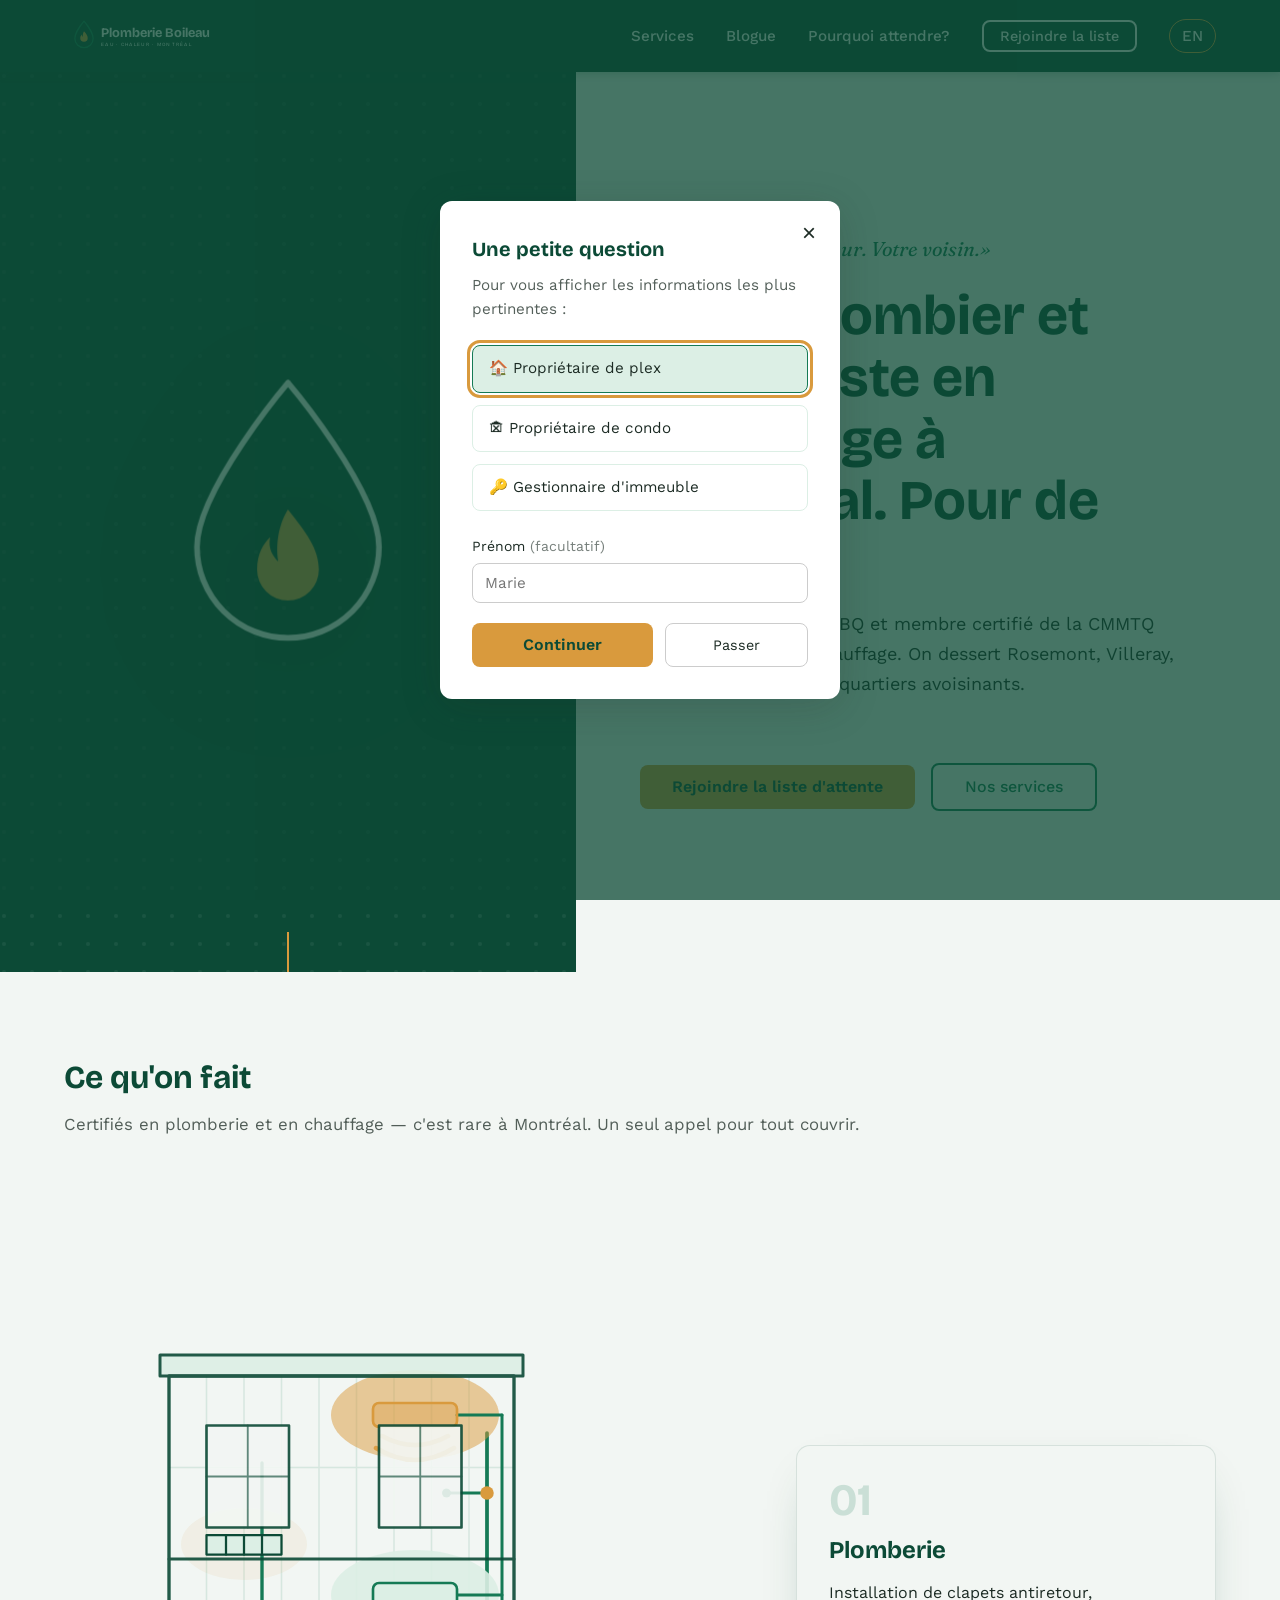
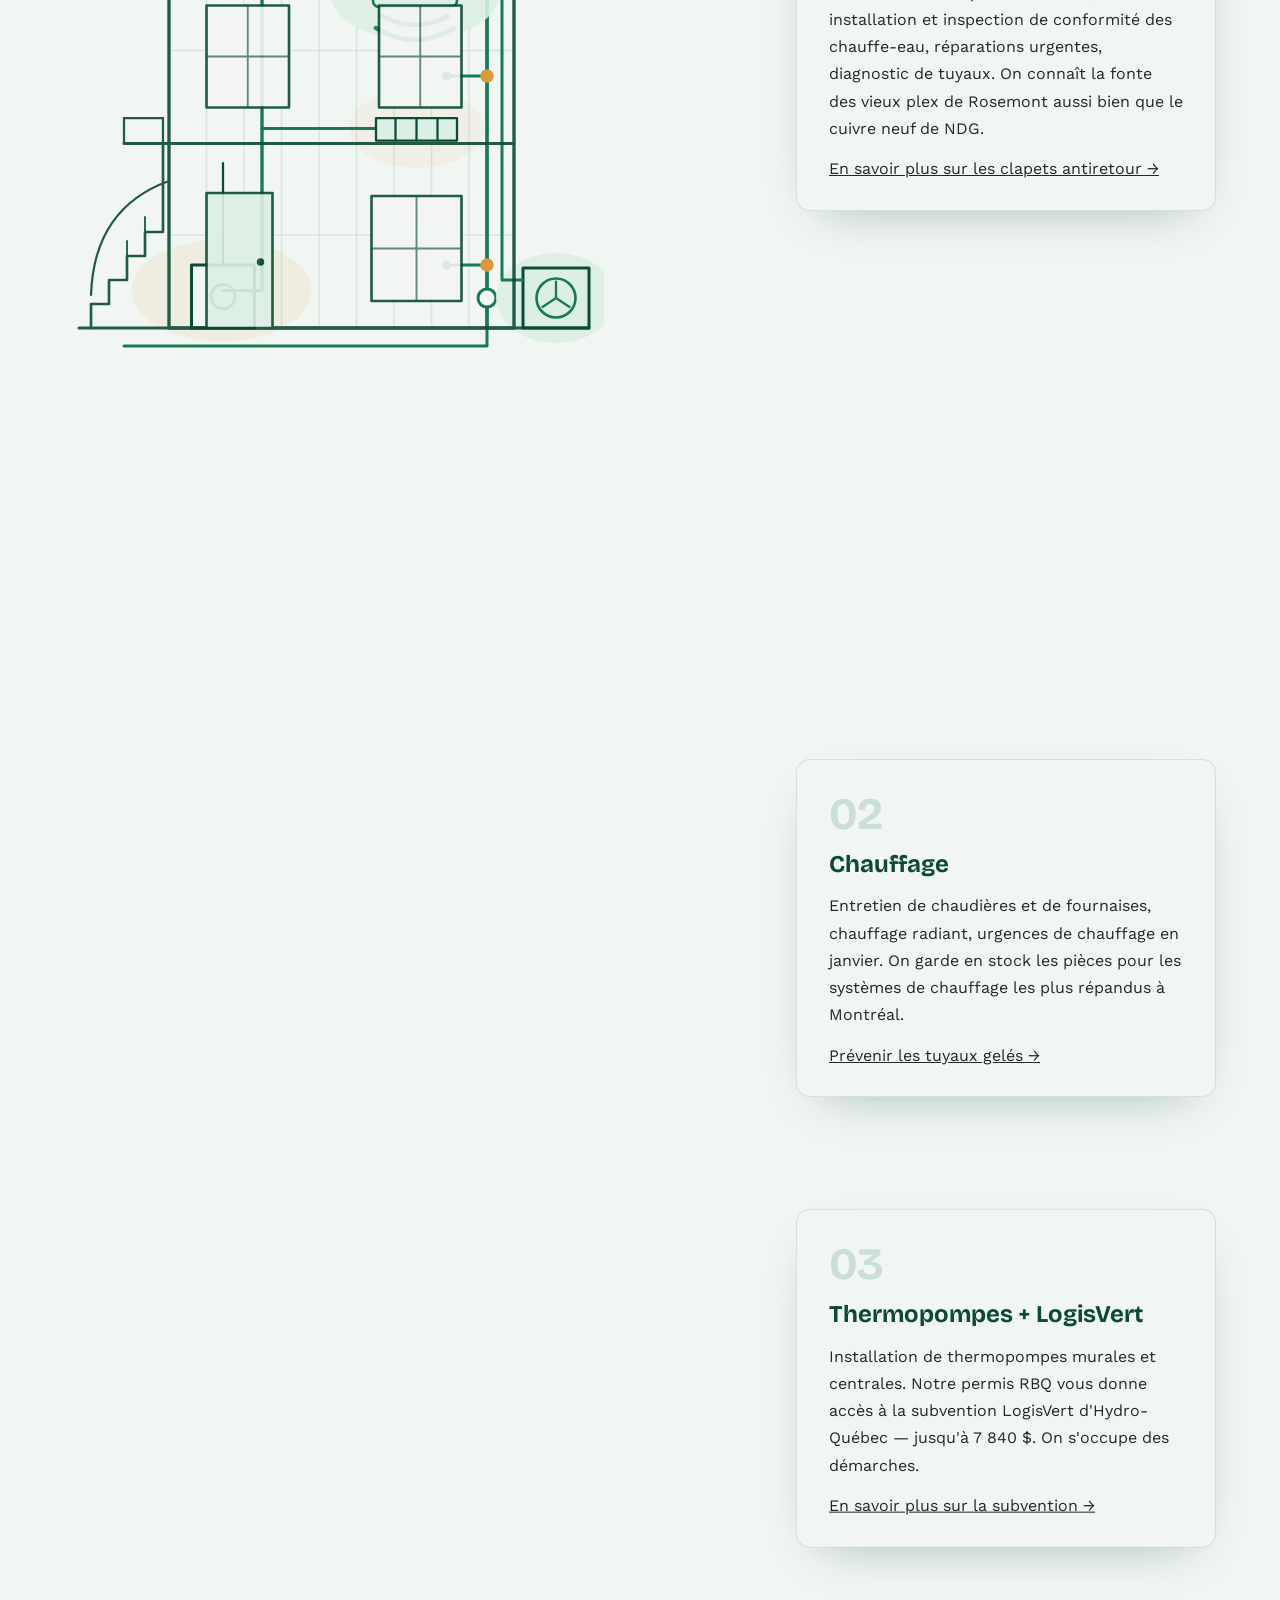
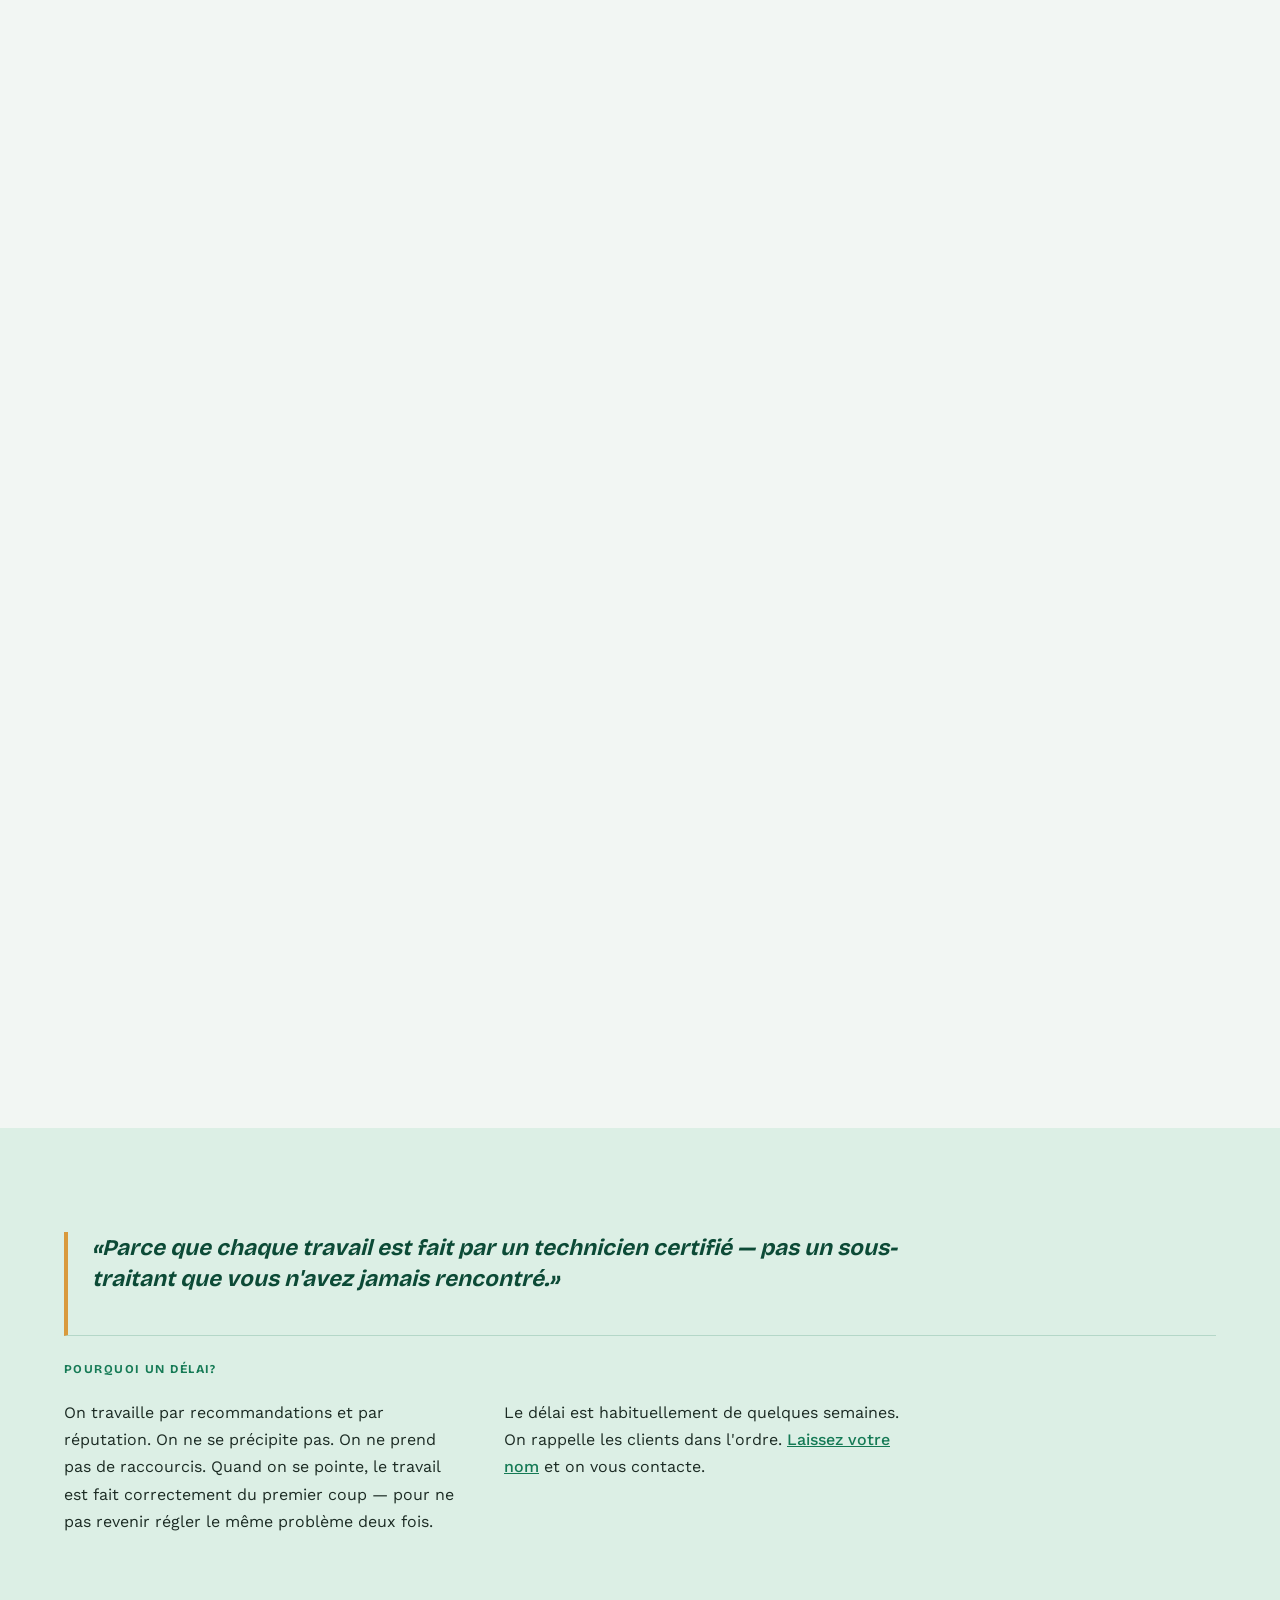
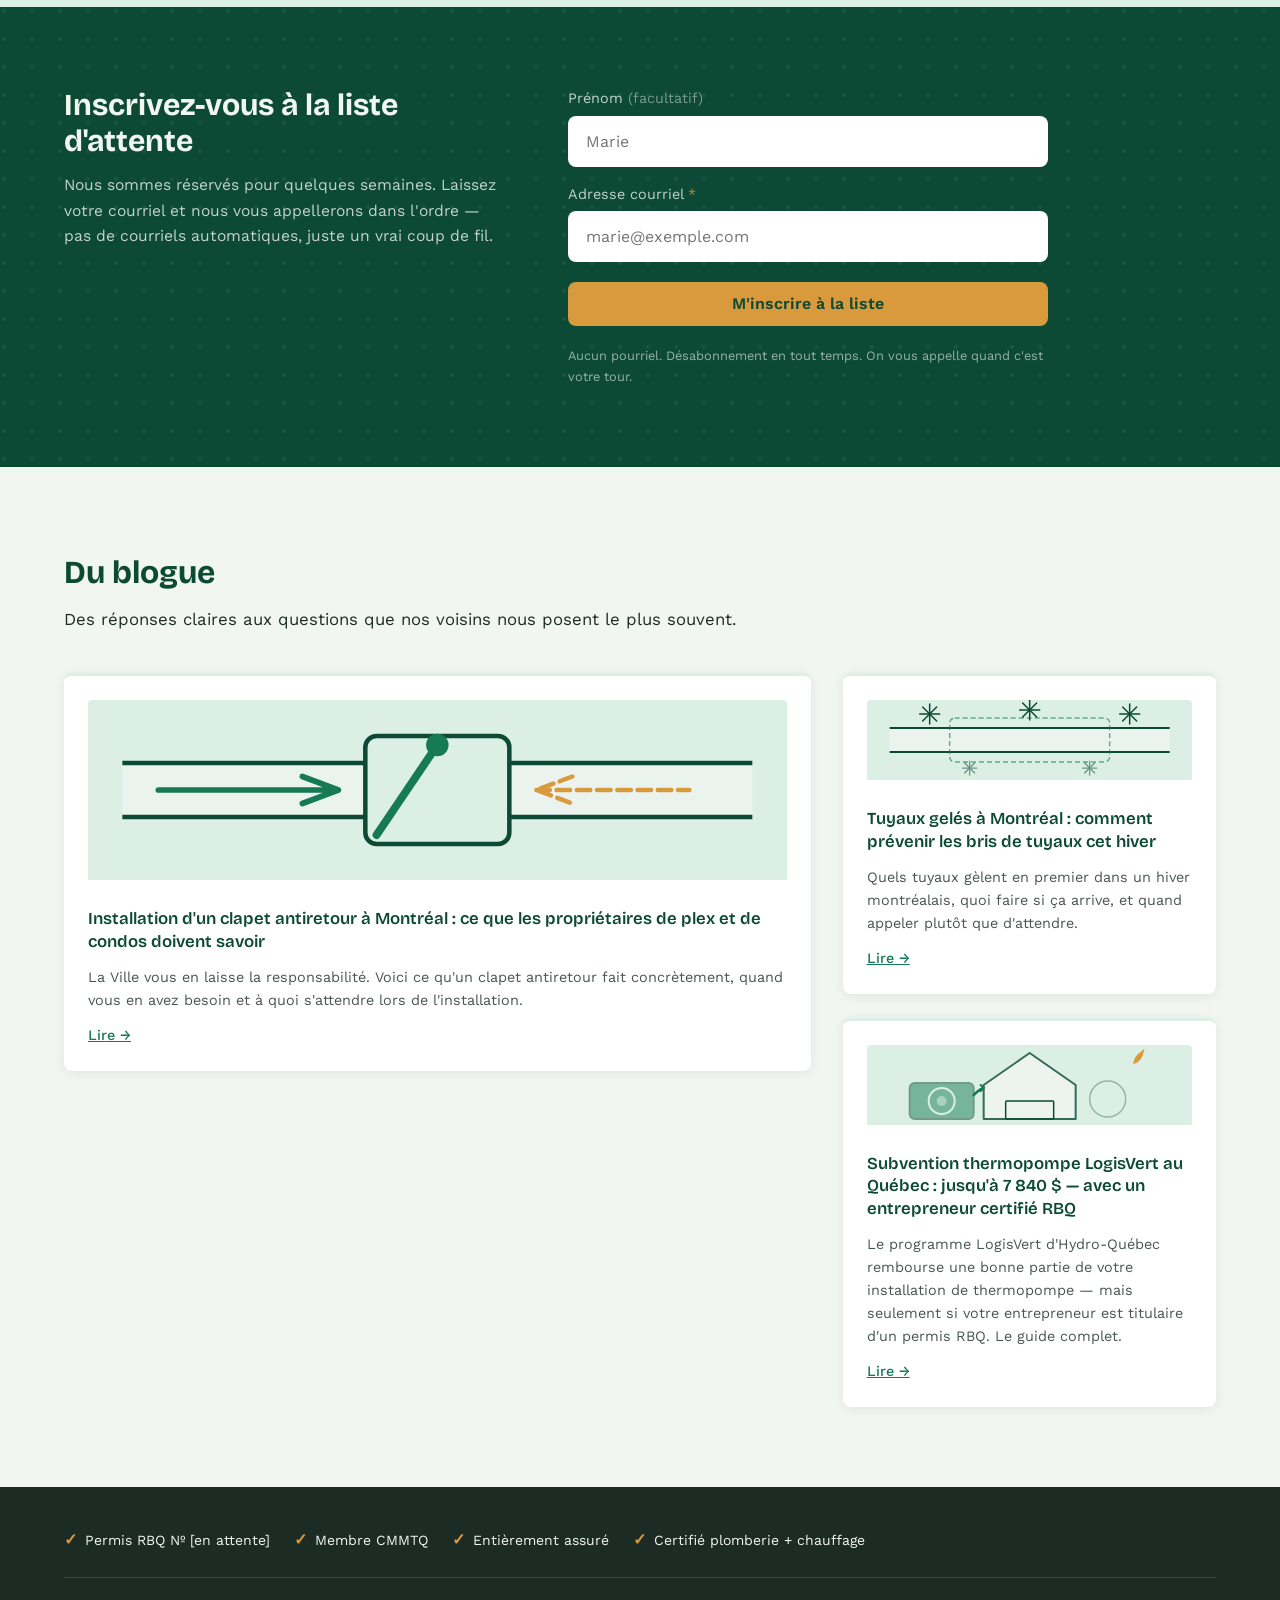
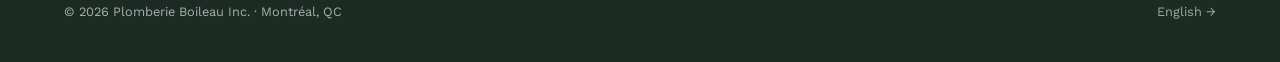
==== commit e97002b6: "Boost stage 03 contrast and add extra scroll dwell • Heat pump stage now uses mint+brass dual treatm" ====
--- a/index.html
+++ b/index.html
@@ -196,21 +196,25 @@
             </g>
           </g>
 
-          <!-- HEAT PUMPS: outdoor unit, indoor heads, calm airflow (mint, no brass) -->
+          <!-- HEAT PUMPS: outdoor unit, indoor heads, dual warm+cool airflow -->
           <g class="bp-layer bp-system bp-heatpump" stroke-linecap="round" stroke-linejoin="round">
-            <!-- outdoor condenser -->
-            <rect x="306" y="400" width="44" height="40" fill="#F2F6F3" stroke="#0C4A36" stroke-width="2"/>
+            <!-- mint cooling glows + brass warm glow (faint until active) -->
+            <ellipse class="bp-cool-glow" cx="234" cy="218" rx="56" ry="30" fill="#DCEFE5" opacity="0.14"/>
+            <ellipse class="bp-cool-glow" cx="328" cy="420" rx="40" ry="30" fill="#DCEFE5" opacity="0.14"/>
+            <ellipse class="bp-warm-glow" cx="234" cy="98"  rx="56" ry="30" fill="#D99A3D" opacity="0.10"/>
+            <!-- outdoor condenser (cooling unit) -->
+            <rect class="bp-hp-unit" x="306" y="400" width="44" height="40" fill="#F2F6F3" stroke="#0C4A36" stroke-width="2"/>
             <circle cx="328" cy="420" r="13" fill="none" stroke="#157A55" stroke-width="1.75"/>
             <path d="M328 420 L328 409 M328 420 L337 426 M328 420 L319 426" stroke="#157A55" stroke-width="1.5"/>
             <!-- line set -->
             <polyline points="306,408 292,408 292,98" stroke="#157A55" stroke-width="2" fill="none"/>
             <line x1="292" y1="218" x2="262" y2="218" stroke="#157A55" stroke-width="2"/>
             <line x1="292" y1="98"  x2="262" y2="98"  stroke="#157A55" stroke-width="2"/>
-            <!-- indoor wall heads -->
-            <rect x="206" y="210" width="56" height="16" rx="4" fill="#F2F6F3" stroke="#0C4A36" stroke-width="1.75"/>
-            <rect x="206" y="90"  width="56" height="16" rx="4" fill="#F2F6F3" stroke="#0C4A36" stroke-width="1.75"/>
-            <!-- airflow arcs: warm at one head, cool at the other → "does both" -->
-            <g stroke="#157A55" stroke-width="1.4" fill="none" opacity="0.85">
+            <!-- indoor wall heads: lower = cooling (mint), upper = heating (brass) -->
+            <rect class="bp-head-cool" x="206" y="210" width="56" height="16" rx="4" fill="#F2F6F3" stroke="#0C4A36" stroke-width="1.75"/>
+            <rect class="bp-head-warm" x="206" y="90"  width="56" height="16" rx="4" fill="#F2F6F3" stroke="#0C4A36" stroke-width="1.75"/>
+            <!-- airflow arcs: brass (warm) up top, cool below → "does both" -->
+            <g stroke="#157A55" stroke-width="1.4" fill="none" opacity="0.9">
               <path class="bp-air-cool" d="M212 232 Q234 244 256 232"/>
               <path class="bp-air-cool" d="M208 240 Q234 256 260 240"/>
               <path class="bp-air-warm" d="M212 112 Q234 124 256 112"/>
--- a/css/main.css
+++ b/css/main.css
@@ -1200,6 +1200,22 @@
   opacity: 0.32;
 }
 
+/* Stage 03 dwell — the heat pump panel runs ~one card-height longer so the
+   pinned graphic + card hold at the top before the section releases. Pure
+   layout: a taller sticky track plus a sticky card (no scroll-listener JS,
+   transform/opacity only). */
+.scrolly-panel[data-stage="heatpump"] {
+  min-height: 150vh;
+  min-height: 150svh;
+  align-items: flex-start;
+}
+.scrolly-panel[data-stage="heatpump"] .scrolly-card {
+  position: sticky;
+  top: 50vh;
+  top: 50svh;
+  transform: translateY(-50%);
+}
+
 .scrolly-card {
   width: min(420px, 42vw);
   background: var(--ice);
@@ -1250,7 +1266,8 @@
   transform-box: fill-box;
   transform-origin: center;
 }
-.bp-warm-glow { transition: opacity 0.6s ease; }
+.bp-warm-glow,
+.bp-cool-glow { transition: opacity 0.6s ease; }
 
 .services-scrolly[data-active-stage="plumbing"] .bp-plumbing,
 .services-scrolly[data-active-stage="heating"]  .bp-heating,
@@ -1286,16 +1303,36 @@
   stroke: var(--brass);
 }
 
-/* HEAT PUMP active — reads as "does both": warm brass airflow at one head,
-   cool spruce airflow at the other. Distinct from both prior stages. */
+/* HEAT PUMP active — the only dual-tone stage and the most saturated of the
+   three: mint floods the cooling side (condenser, lower head, glow) while
+   brass marks the heating side (upper head, glow, warm airflow). Reads "does
+   both" and is unmistakable next to the spruce-only and brass-only stages. */
+.services-scrolly[data-active-stage="heatpump"] .bp-heatpump .bp-cool-glow {
+  opacity: 0.9;
+}
+.services-scrolly[data-active-stage="heatpump"] .bp-heatpump .bp-warm-glow {
+  opacity: 0.5;
+}
+.services-scrolly[data-active-stage="heatpump"] .bp-heatpump .bp-hp-unit {
+  fill: var(--mint);
+  stroke: var(--deep-spruce);
+}
+.services-scrolly[data-active-stage="heatpump"] .bp-heatpump .bp-head-cool {
+  fill: var(--mint);
+  stroke: var(--spruce);
+}
+.services-scrolly[data-active-stage="heatpump"] .bp-heatpump .bp-head-warm {
+  fill: rgba(217, 154, 61, 0.32);
+  stroke: var(--brass);
+}
 .services-scrolly[data-active-stage="heatpump"] .bp-heatpump .bp-air-warm {
   stroke: var(--brass);
-  stroke-width: 2.8;
+  stroke-width: 3;
   opacity: 1;
 }
 .services-scrolly[data-active-stage="heatpump"] .bp-heatpump .bp-air-cool {
   stroke: var(--spruce);
-  stroke-width: 2.8;
+  stroke-width: 3;
   opacity: 1;
 }
 
@@ -1318,6 +1355,16 @@
     padding: 0 1.25rem 6vh;
   }
   .scrolly-card { width: min(460px, 92vw); }
+  /* No extra dwell on mobile — keep the heat pump panel a single screen */
+  .scrolly-panel[data-stage="heatpump"] {
+    min-height: 100vh;
+    min-height: 100svh;
+    align-items: flex-end;
+  }
+  .scrolly-panel[data-stage="heatpump"] .scrolly-card {
+    position: static;
+    transform: none;
+  }
 }
 
 /* WHY WAIT: Fraunces pull-quote editorial treatment */
@@ -1494,17 +1541,22 @@
      dropped and the three service cards stack in source order. */
   .scrolly-graphic { display: none; }
   .scrolly-panels { margin-top: 0; }
-  .scrolly-panel {
+  .scrolly-panel,
+  .scrolly-panel[data-stage="heatpump"] {
     min-height: auto;
     display: block;
+    align-items: stretch;
     padding: 1.25rem 0;
     opacity: 1 !important;
     transition: none;
   }
-  .scrolly-card {
+  .scrolly-card,
+  .scrolly-panel[data-stage="heatpump"] .scrolly-card {
     width: 100%;
     max-width: 640px;
     margin: 0 auto;
+    position: static;
+    transform: none;
   }
   .bp-layer { transition: none; }
 }
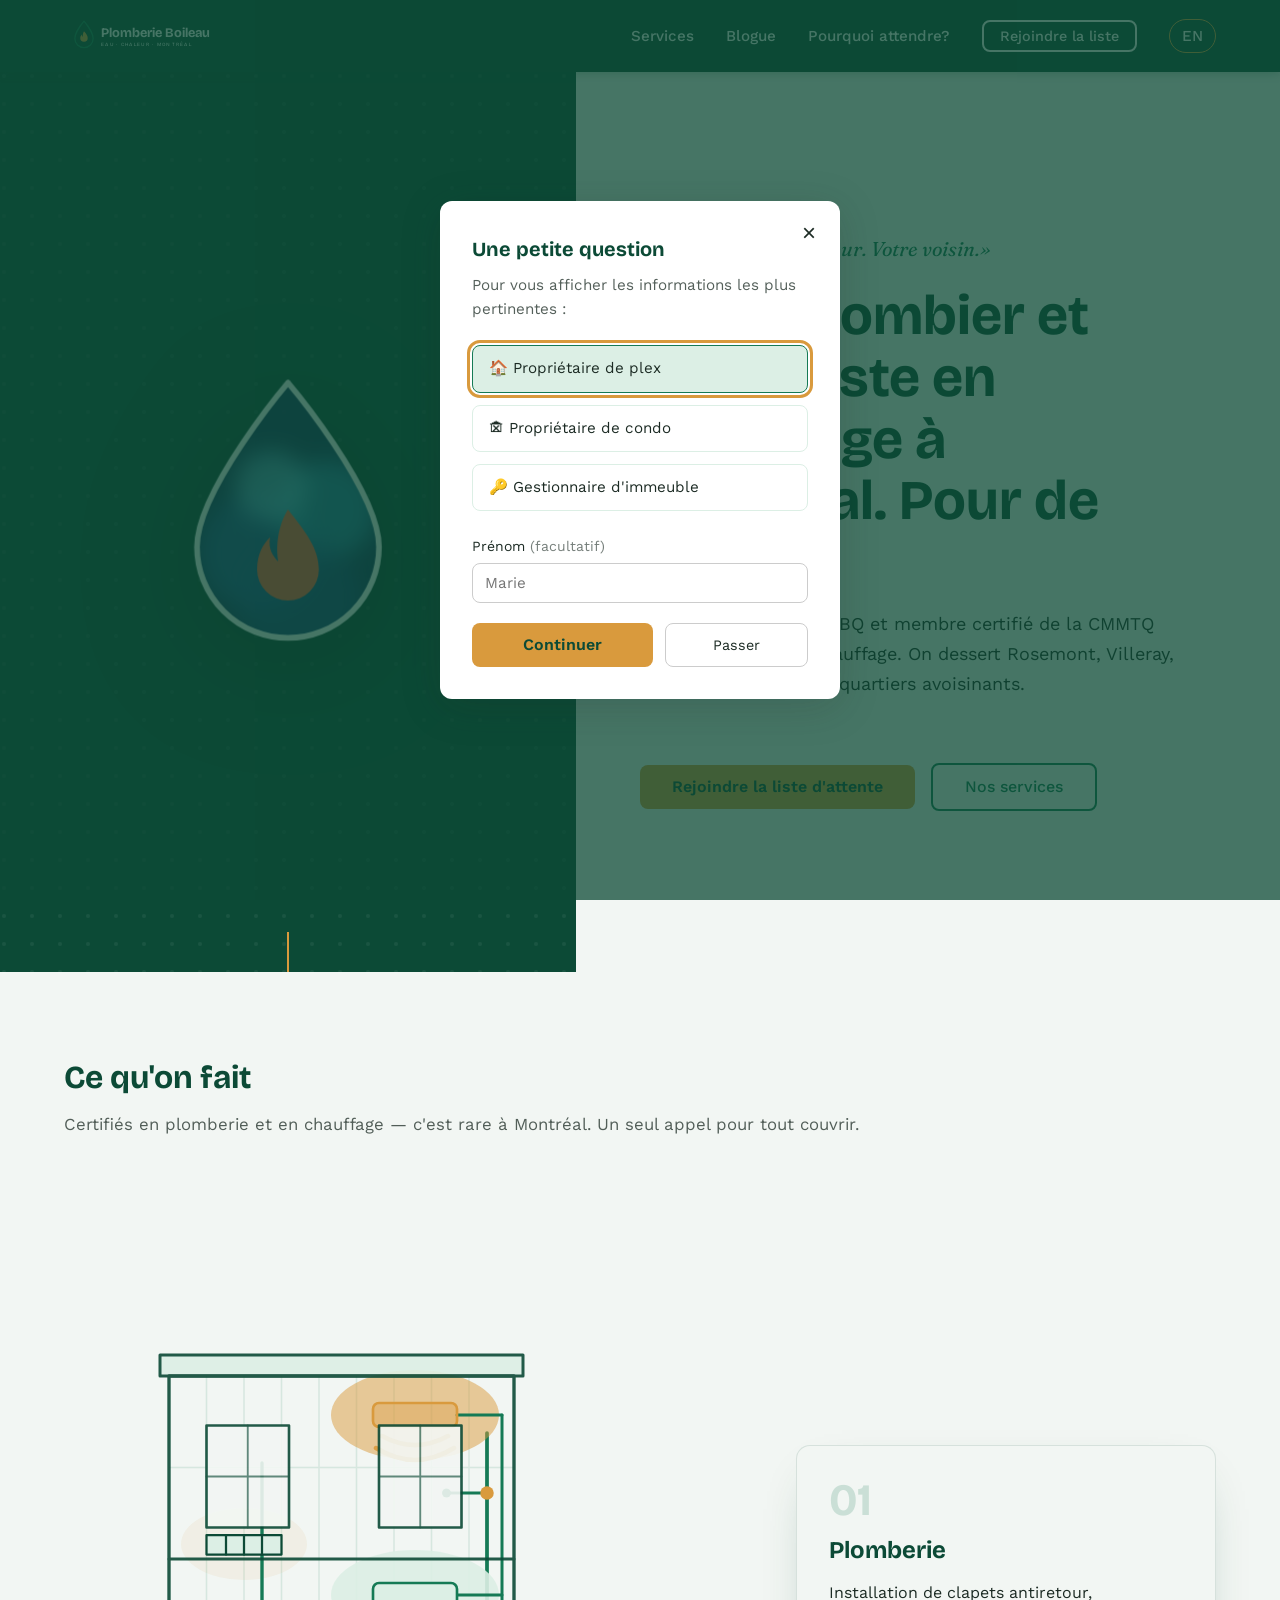
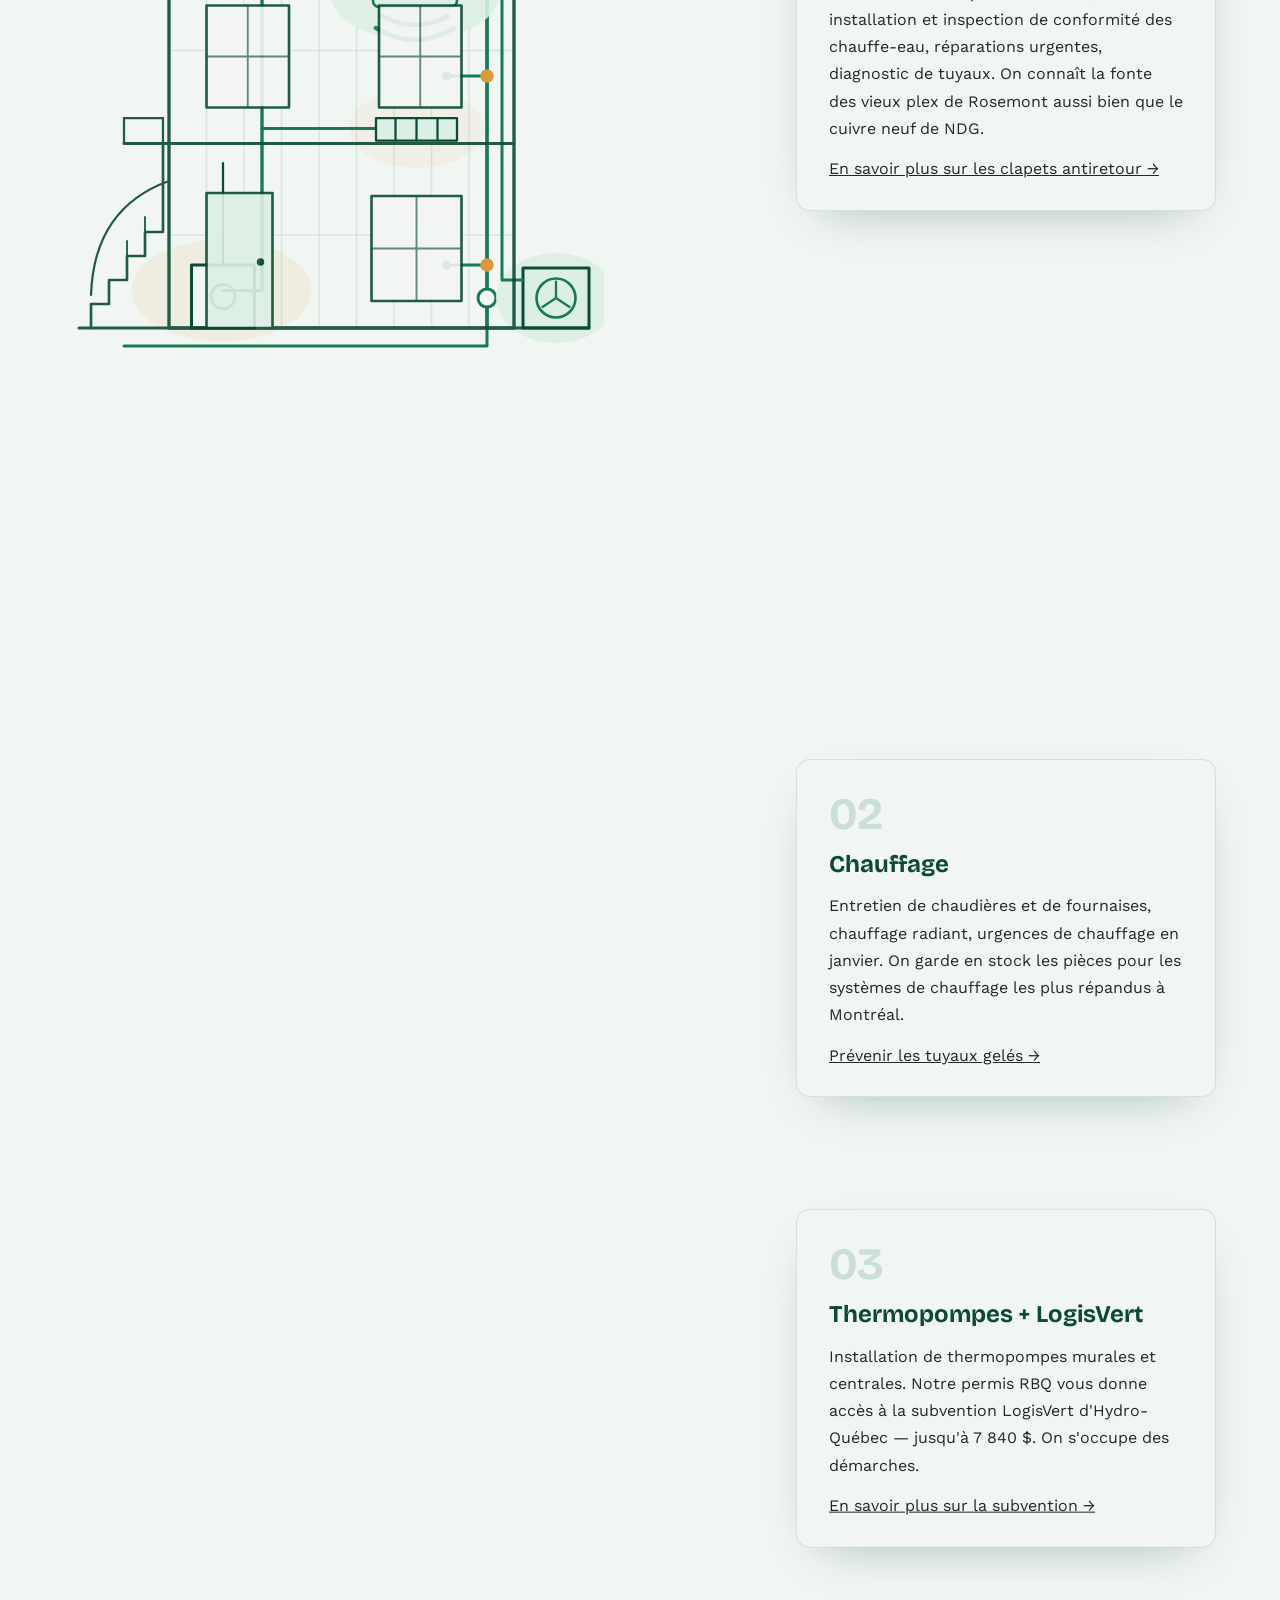
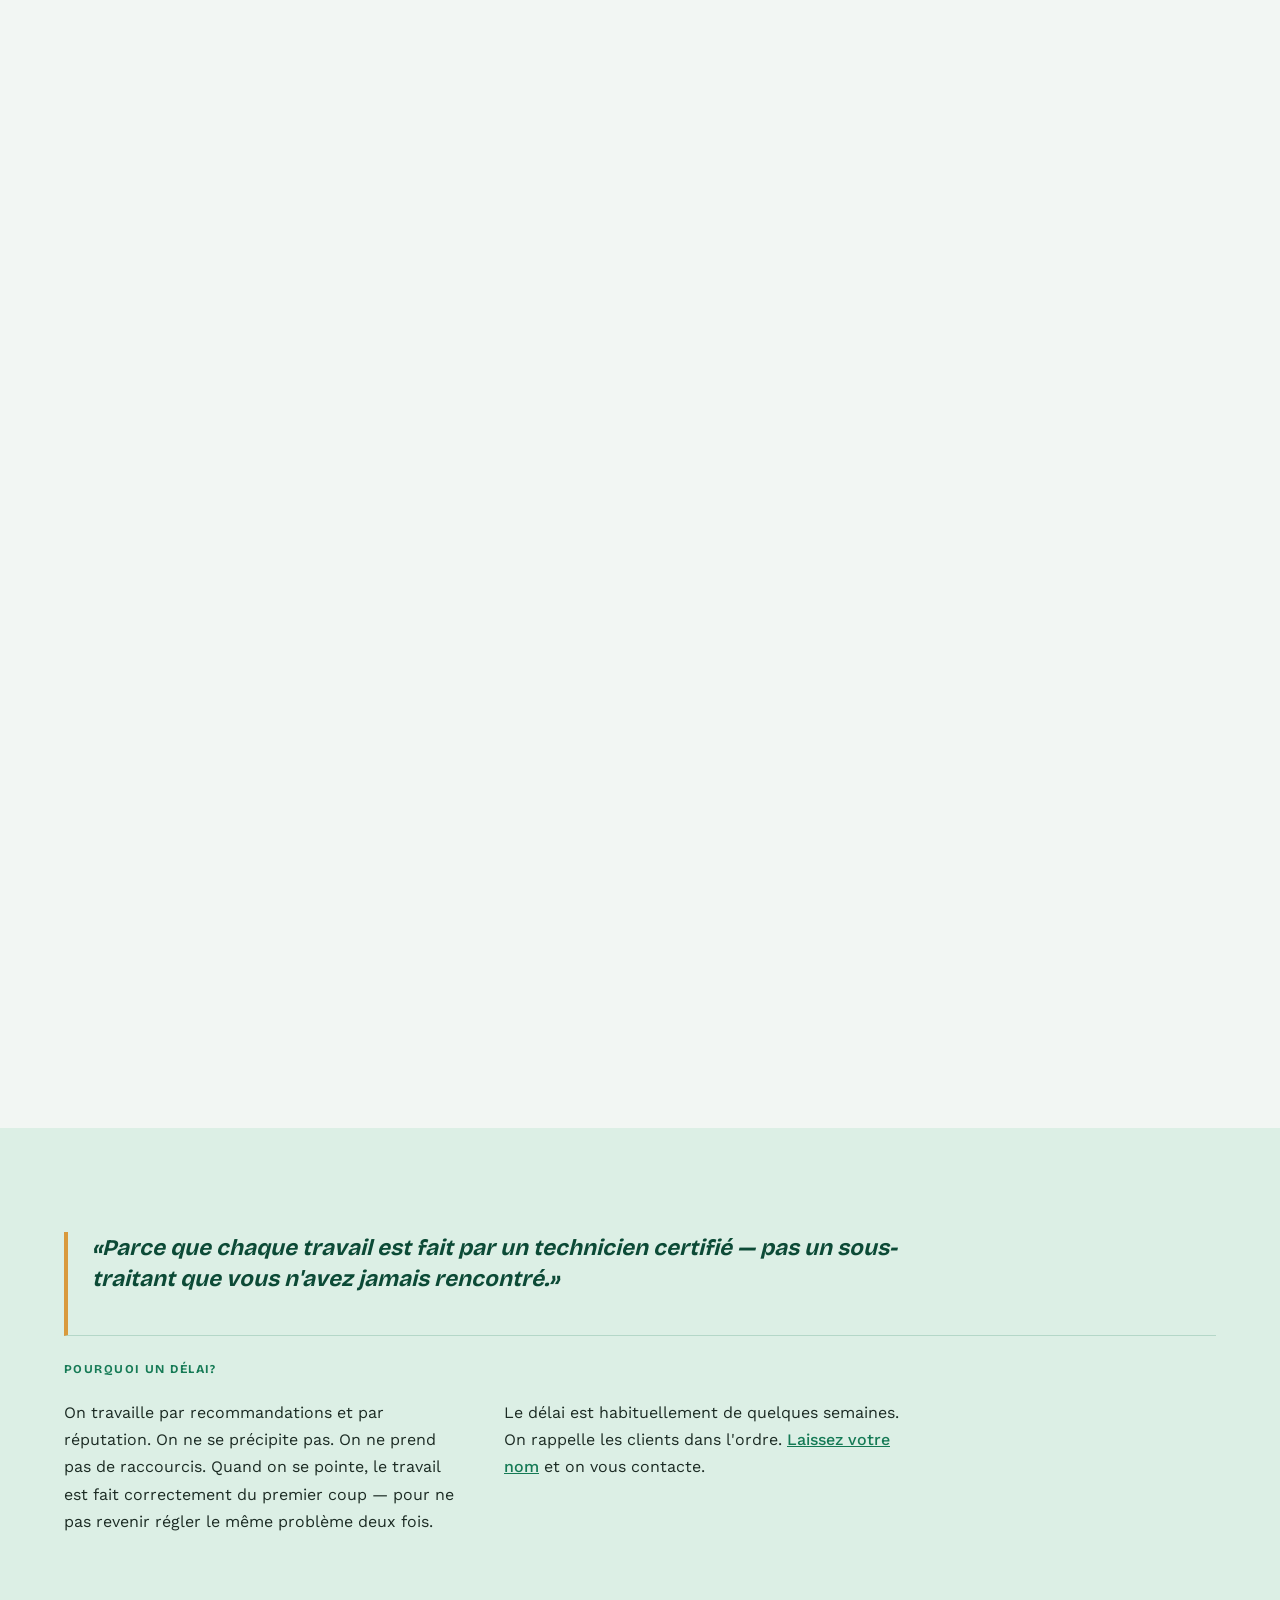
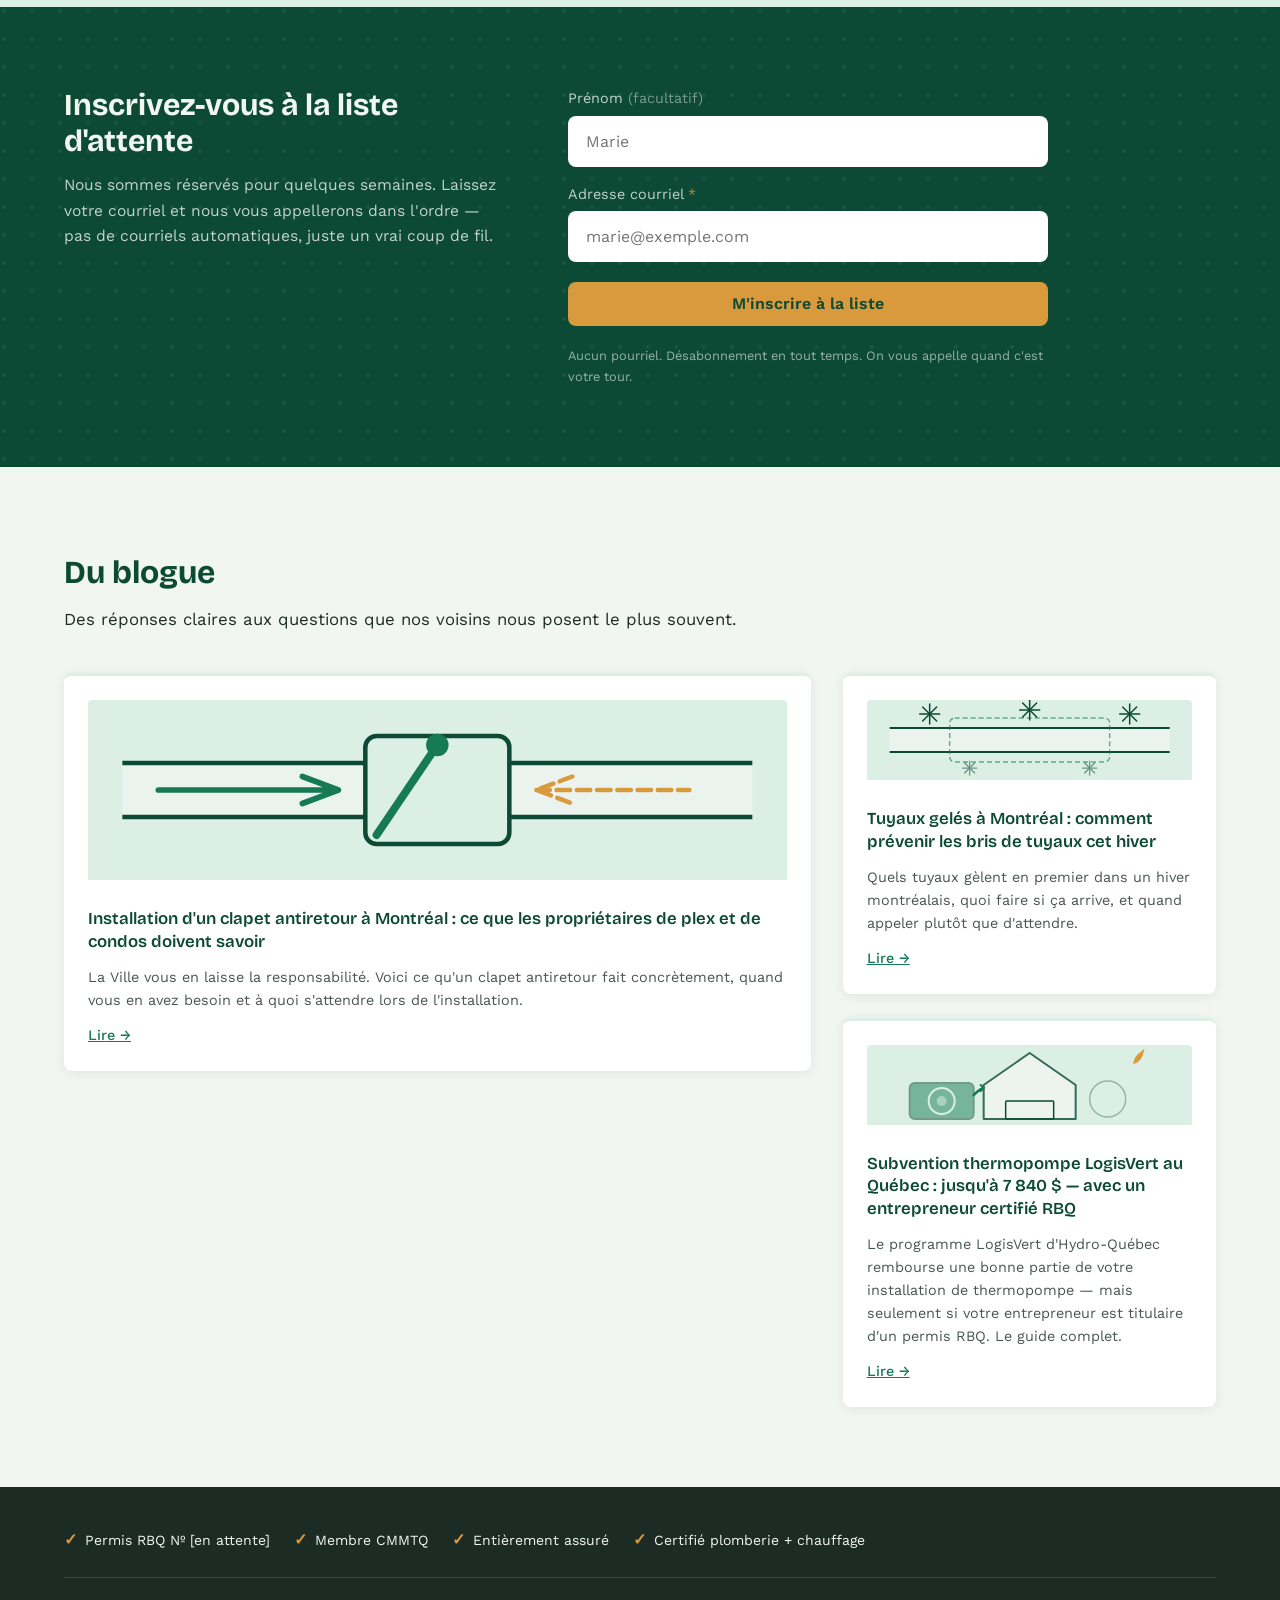
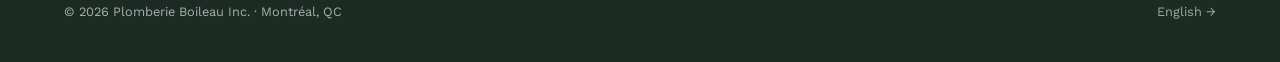
==== commit be9482db: "fgfg" ====
--- a/index.html
+++ b/index.html
@@ -98,6 +98,16 @@
           <path d="M80 14 C80 14 24 80 24 115 a56 56 0 0 0 112 0 C136 80 80 14 80 14 Z"/>
         </clipPath>
       </defs>
+      <!-- Living water: translucent blues drift & mix, clipped inside the drop -->
+      <g class="hdm-water" clip-path="url(#hero-drop-clip-fr)">
+        <rect class="hdm-water-base" x="18" y="8" width="124" height="172" fill="#15315e"/>
+        <g class="hdm-blobs">
+          <circle class="hdm-blob hdm-blob-1" cx="62"  cy="118" r="36" fill="#2766a8"/>
+          <circle class="hdm-blob hdm-blob-2" cx="104" cy="92"  r="30" fill="#36a8c9"/>
+          <circle class="hdm-blob hdm-blob-3" cx="86"  cy="146" r="38" fill="#1d4e89"/>
+          <circle class="hdm-blob hdm-blob-4" cx="70"  cy="78"  r="22" fill="#6fd0e6"/>
+        </g>
+      </g>
       <path class="hdm-flame"
             d="M80 92 c11 14 19 24 19 37 a19 19 0 0 1-38 0 c0-10 4-16 8-20 c-1.5 7 2 12 5 15 c-2-13 1.5-25 6-32 Z"
             fill="#D99A3D" clip-path="url(#hero-drop-clip-fr)"/>
--- a/css/main.css
+++ b/css/main.css
@@ -916,10 +916,12 @@
 
 .hdm-flame {
   opacity: 0;
+  fill: #ff5630;
   transform-box: fill-box;
   transform-origin: center bottom;
   transform: scale(0.6);
-  animation: boileau-revealFlame 0.45s ease-out 1.05s both;
+  animation: boileau-revealFlame 0.45s ease-out 1.05s both,
+             boileau-flameGlow 2.6s ease-in-out 1.5s infinite;
 }
 
 @keyframes boileau-drawDrop {
@@ -928,6 +930,63 @@
 
 @keyframes boileau-revealFlame {
   to { opacity: 1; transform: scale(1); }
+}
+
+/* ============================================================
+   HERO LIVING LOGO — screen-only vivid treatment
+   Red + blue appear ONLY inside .hero-drop-flame (the hero mark);
+   the rest of the site keeps the locked brand palette. Water =
+   translucent blue blobs drifting & mixing, clipped to the drop.
+   Flame = warm red-orange with a soft pulsing glow, on top of the
+   water. Motion is transform/opacity/filter only (GPU-composited).
+   ============================================================ */
+.hdm-water-base { opacity: 0.92; }
+
+/* Soft-edged blobs; blur is static, only their transforms animate */
+.hdm-blobs { filter: blur(7px); }
+
+.hdm-blob {
+  fill-opacity: 0.6;
+  transform-box: fill-box;
+  transform-origin: center;
+  will-change: transform;
+}
+.hdm-blob-1 { animation: hdm-drift-1 9s  ease-in-out  0s   infinite; }
+.hdm-blob-2 { animation: hdm-drift-2 11s ease-in-out -2s   infinite; }
+.hdm-blob-3 { animation: hdm-drift-3 8s  ease-in-out -4s   infinite; }
+.hdm-blob-4 { animation: hdm-drift-4 12s ease-in-out -1s   infinite; }
+
+@keyframes hdm-drift-1 {
+  0%, 100% { transform: translate(0, 0) scale(1); }
+  50%      { transform: translate(16px, -14px) scale(1.14); }
+}
+@keyframes hdm-drift-2 {
+  0%, 100% { transform: translate(0, 0) scale(1); }
+  50%      { transform: translate(-18px, 12px) scale(1.1); }
+}
+@keyframes hdm-drift-3 {
+  0%, 100% { transform: translate(0, 0) scale(1); }
+  50%      { transform: translate(12px, 16px) scale(0.9); }
+}
+@keyframes hdm-drift-4 {
+  0%, 100% { transform: translate(0, 0) scale(1); }
+  50%      { transform: translate(-12px, -10px) scale(1.18); }
+}
+
+/* Warm pulsing glow — breathes after the intro reveal ends (1.5s).
+   clip-path keeps the glow inside the drop, so the flame lights the
+   water from within. */
+@keyframes boileau-flameGlow {
+  0%, 100% {
+    filter: drop-shadow(0 0 5px rgba(255, 96, 40, 0.55))
+            drop-shadow(0 0 13px rgba(255, 48, 20, 0.35));
+    transform: scale(1);
+  }
+  50% {
+    filter: drop-shadow(0 0 11px rgba(255, 140, 50, 0.85))
+            drop-shadow(0 0 24px rgba(255, 70, 25, 0.55));
+    transform: scale(1.05);
+  }
 }
 
 /* ============================================================
@@ -1527,7 +1586,12 @@
     animation: none;
     opacity: 1;
     transform: scale(1);
-  }
+    /* static soft glow instead of the pulse */
+    filter: drop-shadow(0 0 8px rgba(255, 90, 35, 0.5));
+  }
+
+  /* Living logo — freeze the water blobs in a calm static blue fill */
+  .hdm-blob { animation: none; }
 
   /* Pipe-rule — expand immediately, no transition */
   .pipe-rule .pipe-rule-bar,
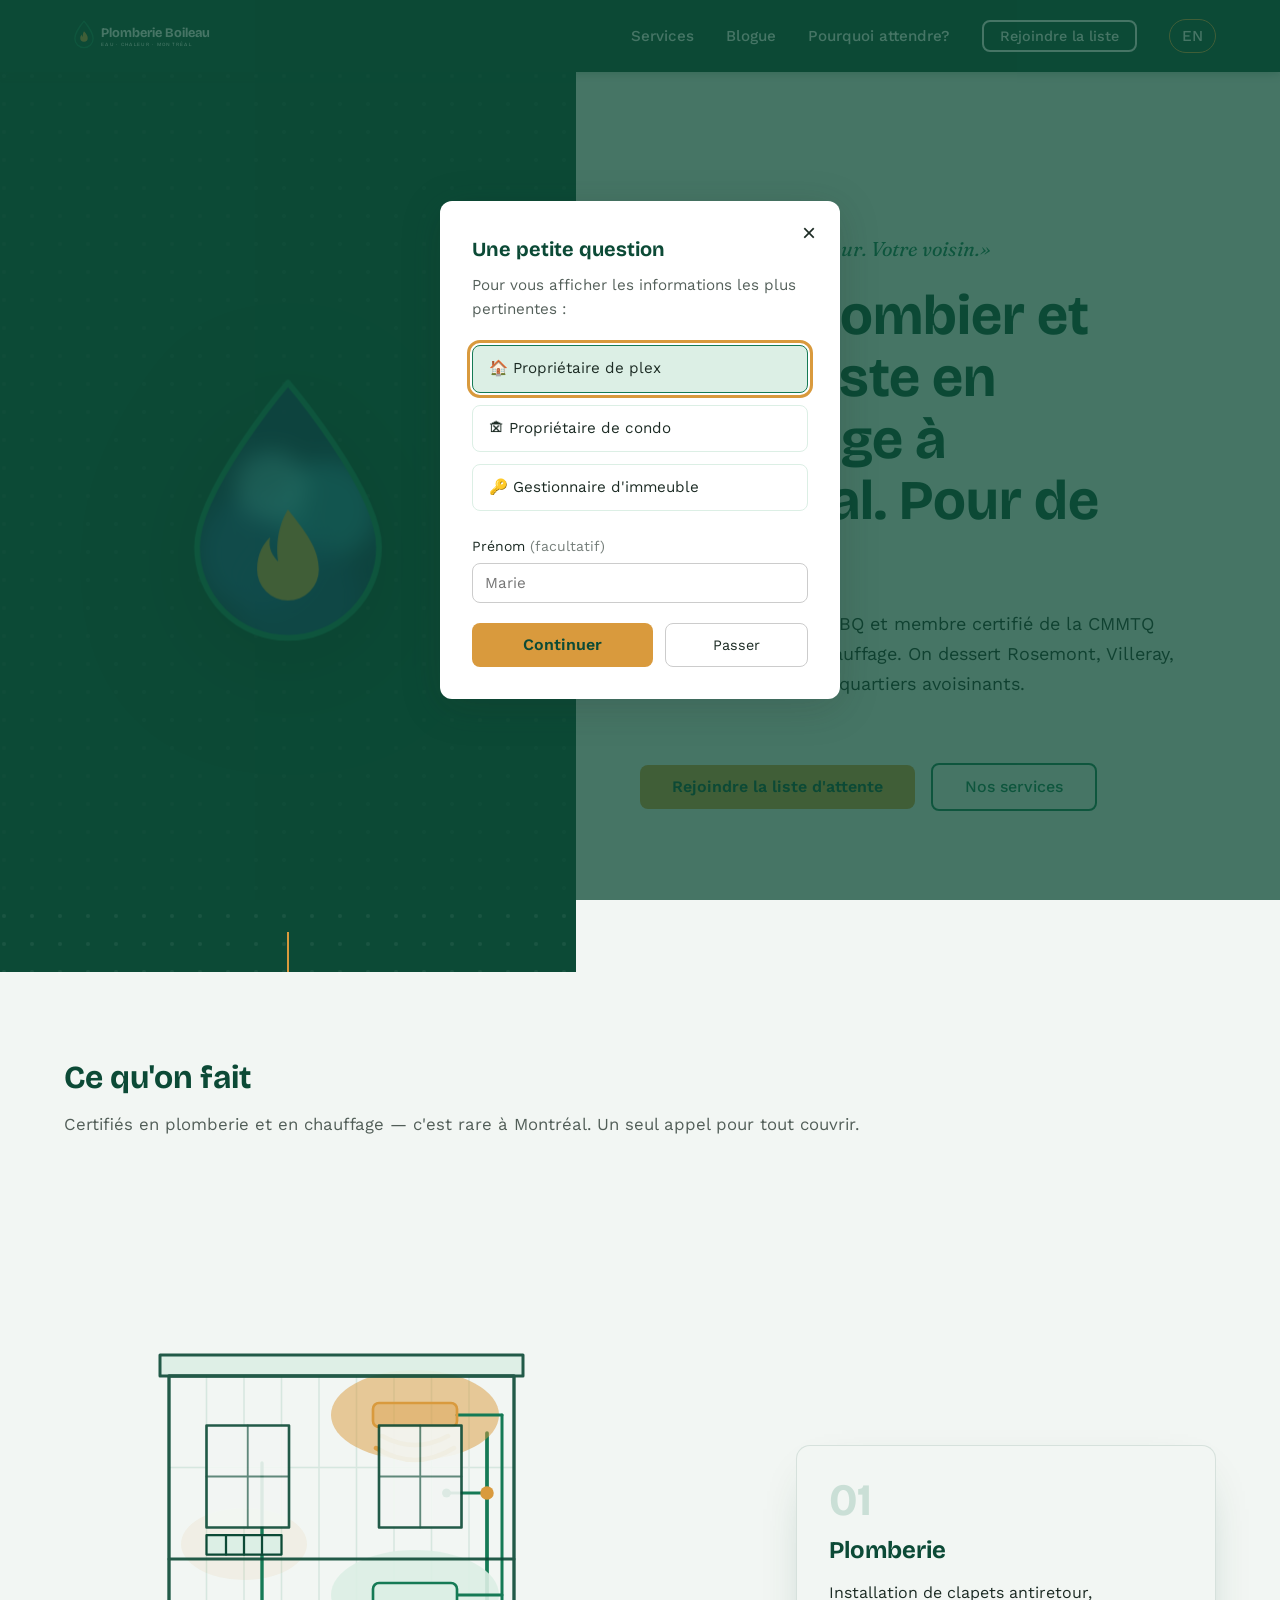
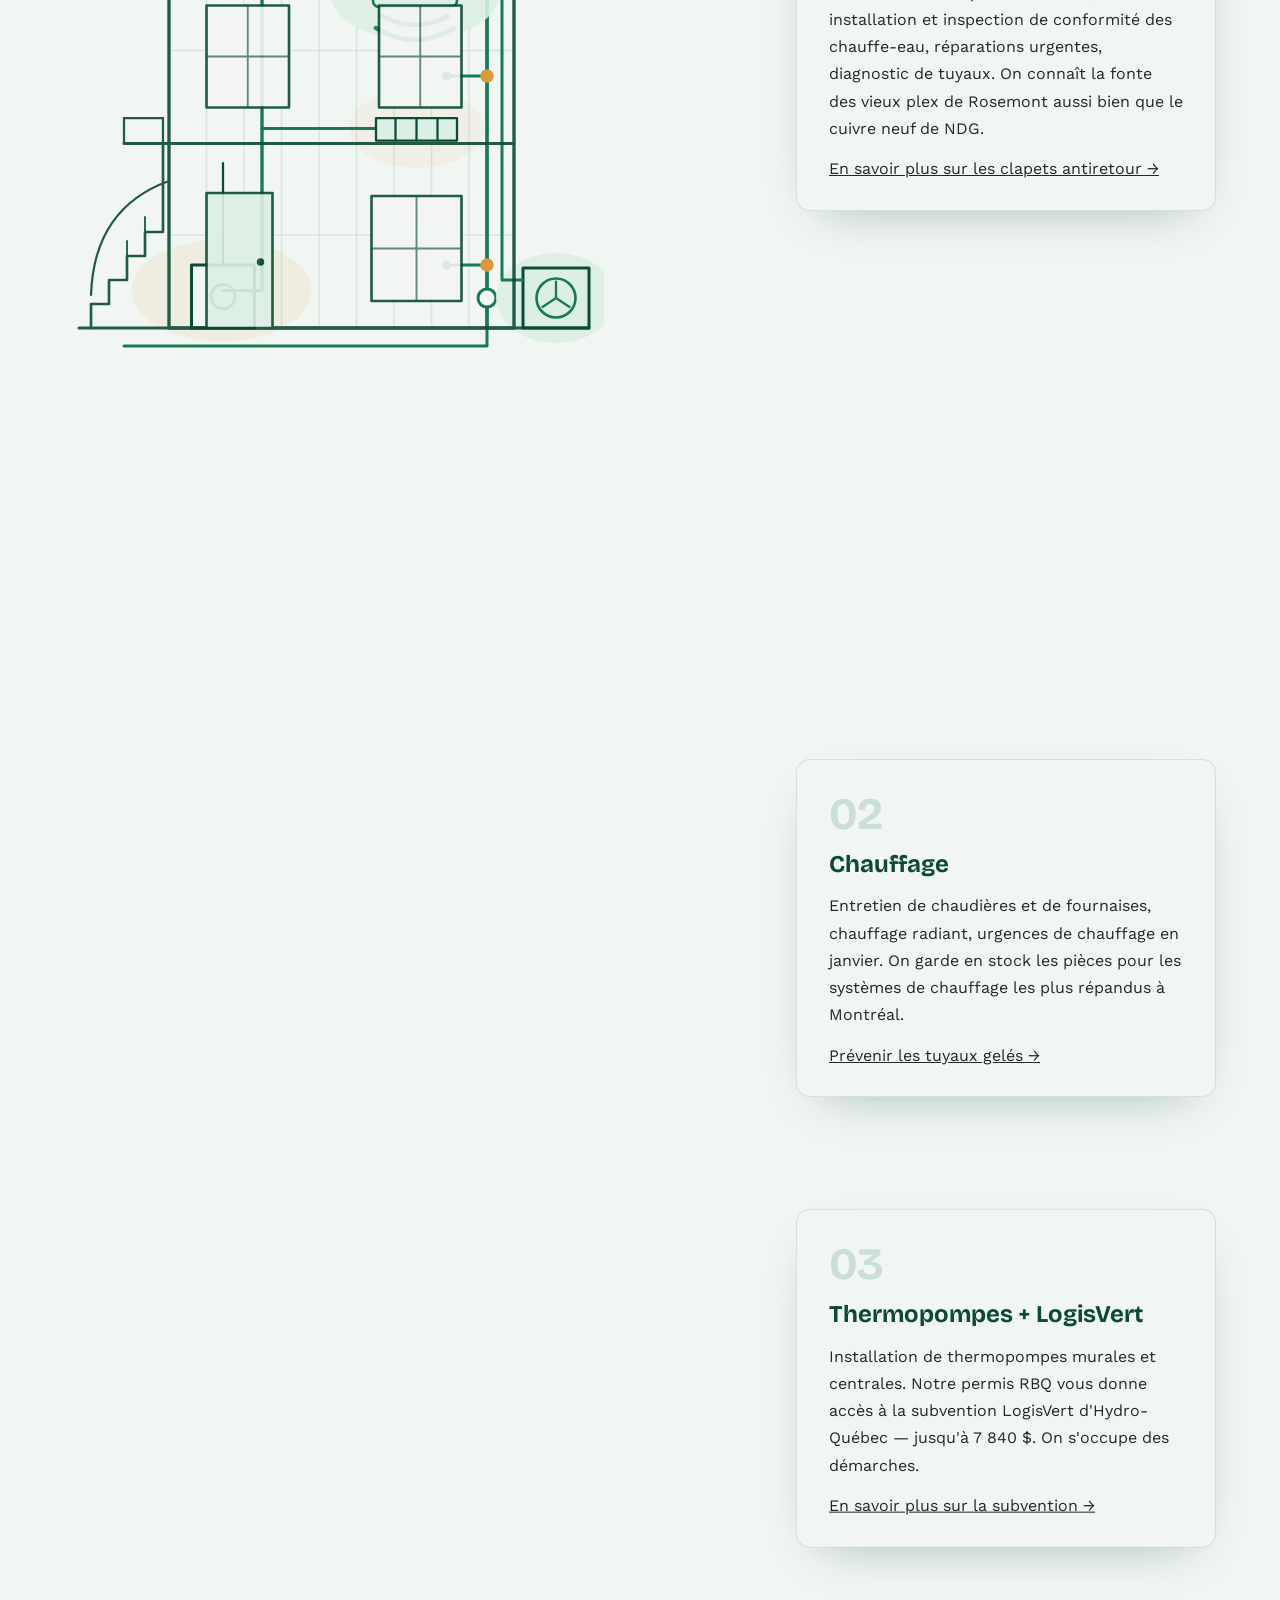
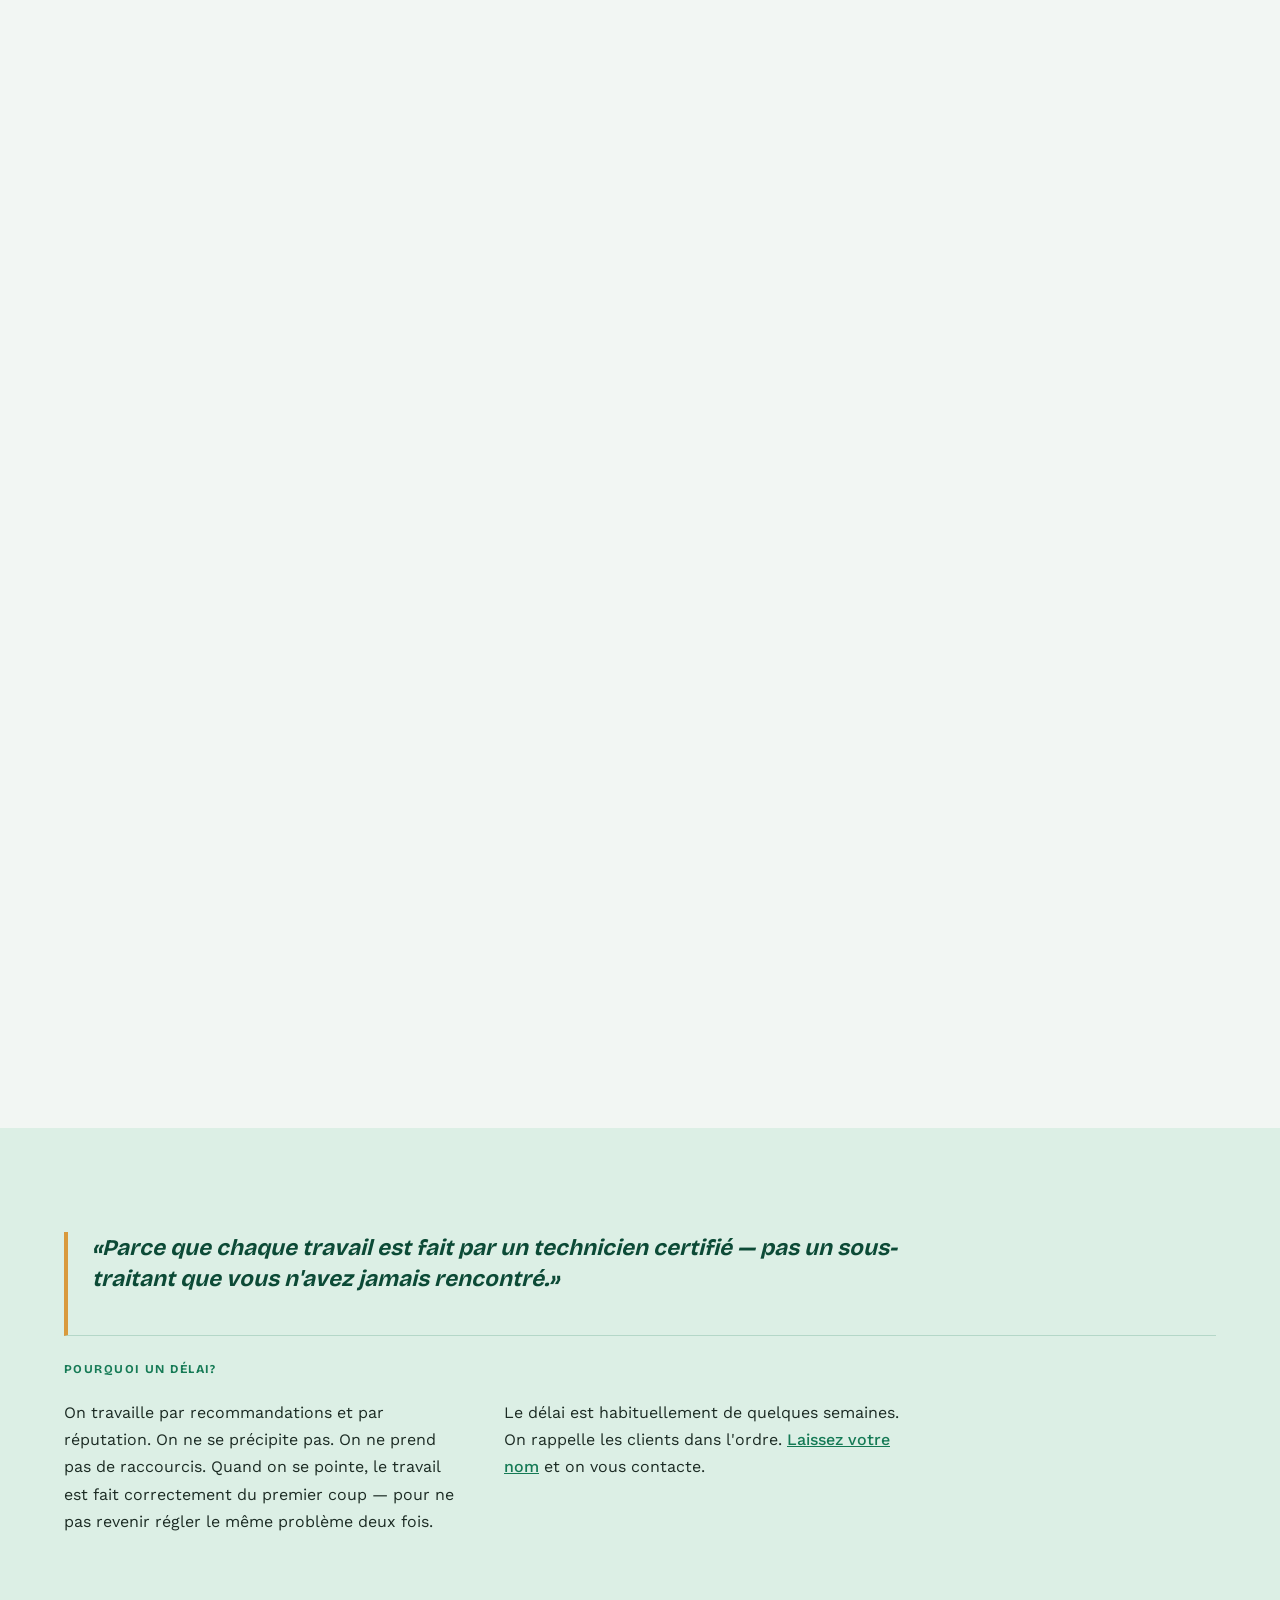
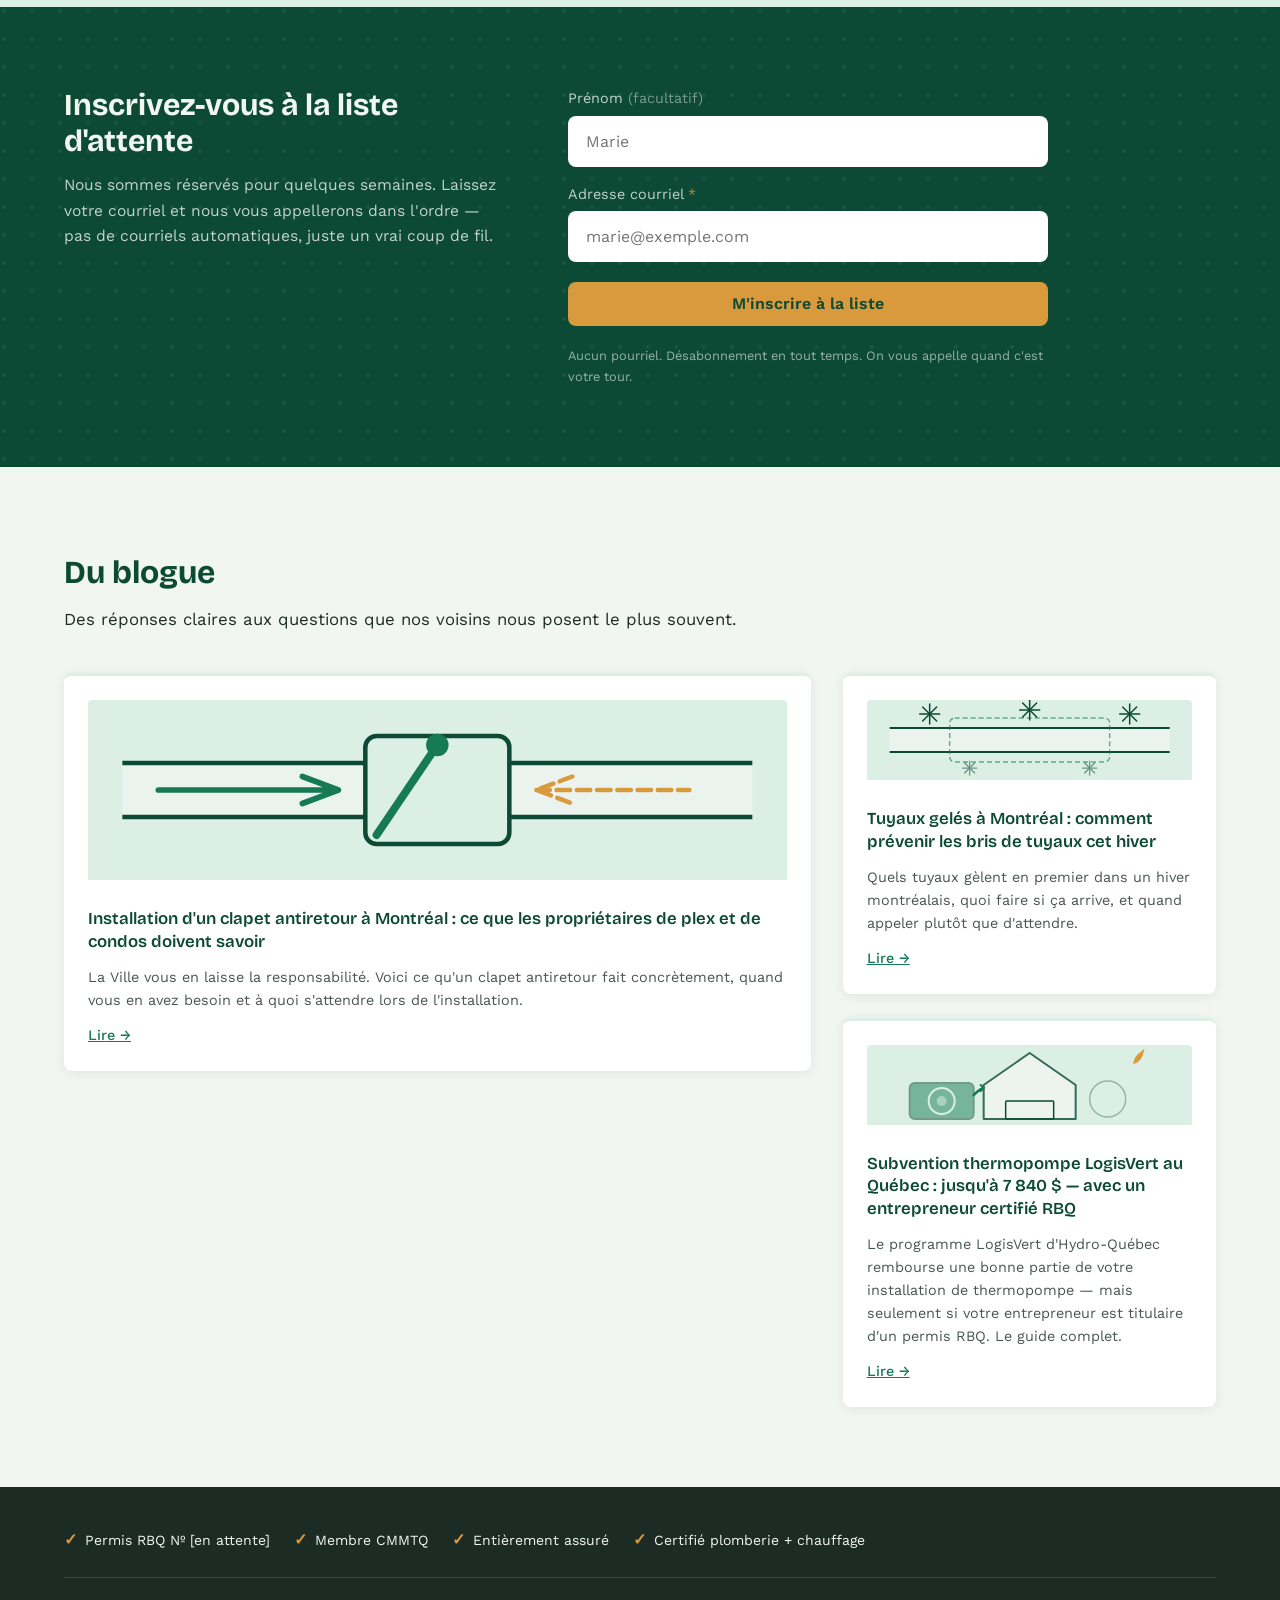
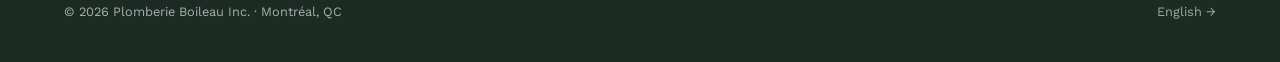
==== commit 78380cff: "style(hero): recolor living-logo to brand palette The hero living-logo used an off-brand red-orange " ====
--- a/index.html
+++ b/index.html
@@ -113,7 +113,7 @@
             fill="#D99A3D" clip-path="url(#hero-drop-clip-fr)"/>
       <path class="hdm-outline"
             d="M80 14 C80 14 24 80 24 115 a56 56 0 0 0 112 0 C136 80 80 14 80 14 Z"
-            fill="none" stroke="#F2F6F3" stroke-width="3.5"
+            fill="none" stroke="#157A55" stroke-width="3.5"
             stroke-linecap="round" stroke-linejoin="round"/>
     </svg>
   </div>
--- a/css/main.css
+++ b/css/main.css
@@ -916,7 +916,7 @@
 
 .hdm-flame {
   opacity: 0;
-  fill: #ff5630;
+  fill: #D99A3D;
   transform-box: fill-box;
   transform-origin: center bottom;
   transform: scale(0.6);
@@ -978,13 +978,13 @@
    water from within. */
 @keyframes boileau-flameGlow {
   0%, 100% {
-    filter: drop-shadow(0 0 5px rgba(255, 96, 40, 0.55))
-            drop-shadow(0 0 13px rgba(255, 48, 20, 0.35));
+    filter: drop-shadow(0 0 5px rgba(230, 165, 70, 0.55))
+            drop-shadow(0 0 13px rgba(217, 154, 61, 0.35));
     transform: scale(1);
   }
   50% {
-    filter: drop-shadow(0 0 11px rgba(255, 140, 50, 0.85))
-            drop-shadow(0 0 24px rgba(255, 70, 25, 0.55));
+    filter: drop-shadow(0 0 11px rgba(240, 182, 92, 0.85))
+            drop-shadow(0 0 24px rgba(217, 154, 61, 0.55));
     transform: scale(1.05);
   }
 }
@@ -1395,29 +1395,52 @@
   opacity: 1;
 }
 
-/* Mobile: graphic pinned to the top band, card sits below it */
+/* Mobile: the house becomes an OPAQUE pinned banner at the top of the
+   viewport and the cards scroll up UNDER it. (On desktop the house is on the
+   left and the cards on the right, so they never overlap and z-order is moot.
+   On mobile both centre into one column, so the house must sit on its own
+   opaque band ABOVE the cards — otherwise the cards paint over the artwork.)
+   The desktop overlay (margin-top:-100vh) is dropped so the cards flow
+   normally beneath the pinned house. */
 @media (max-width: 900px) {
   .scrolly-graphic {
-    align-items: flex-start;
+    position: sticky;
+    top: 0;                 /* nav is position:relative on mobile, so 0 = viewport top */
+    height: 34svh;
+    height: 34vh;
+    min-height: 34vh;
+    align-items: center;
     justify-content: center;
+    padding: 0.75rem 0 0.5rem;
     padding-left: 0;
-    padding-top: 6vh;
+    background: var(--ice); /* opaque: cards vanish cleanly behind its bottom edge */
+    z-index: 5;             /* above the scrolling cards */
+    box-shadow: 0 14px 22px -16px rgba(12, 74, 54, 0.45);
   }
   .blueprint {
-    width: min(72vw, 340px);
-    max-height: 44vh;
-  }
-  .blueprint svg { max-height: 44vh; }
+    width: min(54vw, 248px);
+    max-height: 30vh;
+  }
+  .blueprint svg { max-height: 30vh; }
+
+  /* Cards flow normally under the pinned house — drop the desktop overlay */
+  .scrolly-panels {
+    margin-top: 0;
+    z-index: 1;
+  }
   .scrolly-panel {
-    align-items: flex-end;
+    min-height: 82vh;
+    align-items: flex-end;  /* card rides in the lower band, below the house */
     justify-content: center;
     padding: 0 1.25rem 6vh;
   }
   .scrolly-card { width: min(460px, 92vw); }
-  /* No extra dwell on mobile — keep the heat pump panel a single screen */
+
+  /* Stage 03 dwell — heat pump panel runs ~one card-height longer so the
+     pinned house holds on the heat pump stage before the section releases.
+     Pure layout (taller track); no scroll-listener JS. */
   .scrolly-panel[data-stage="heatpump"] {
-    min-height: 100vh;
-    min-height: 100svh;
+    min-height: 126vh;
     align-items: flex-end;
   }
   .scrolly-panel[data-stage="heatpump"] .scrolly-card {
@@ -1587,7 +1610,7 @@
     opacity: 1;
     transform: scale(1);
     /* static soft glow instead of the pulse */
-    filter: drop-shadow(0 0 8px rgba(255, 90, 35, 0.5));
+    filter: drop-shadow(0 0 8px rgba(225, 160, 75, 0.5));
   }
 
   /* Living logo — freeze the water blobs in a calm static blue fill */
